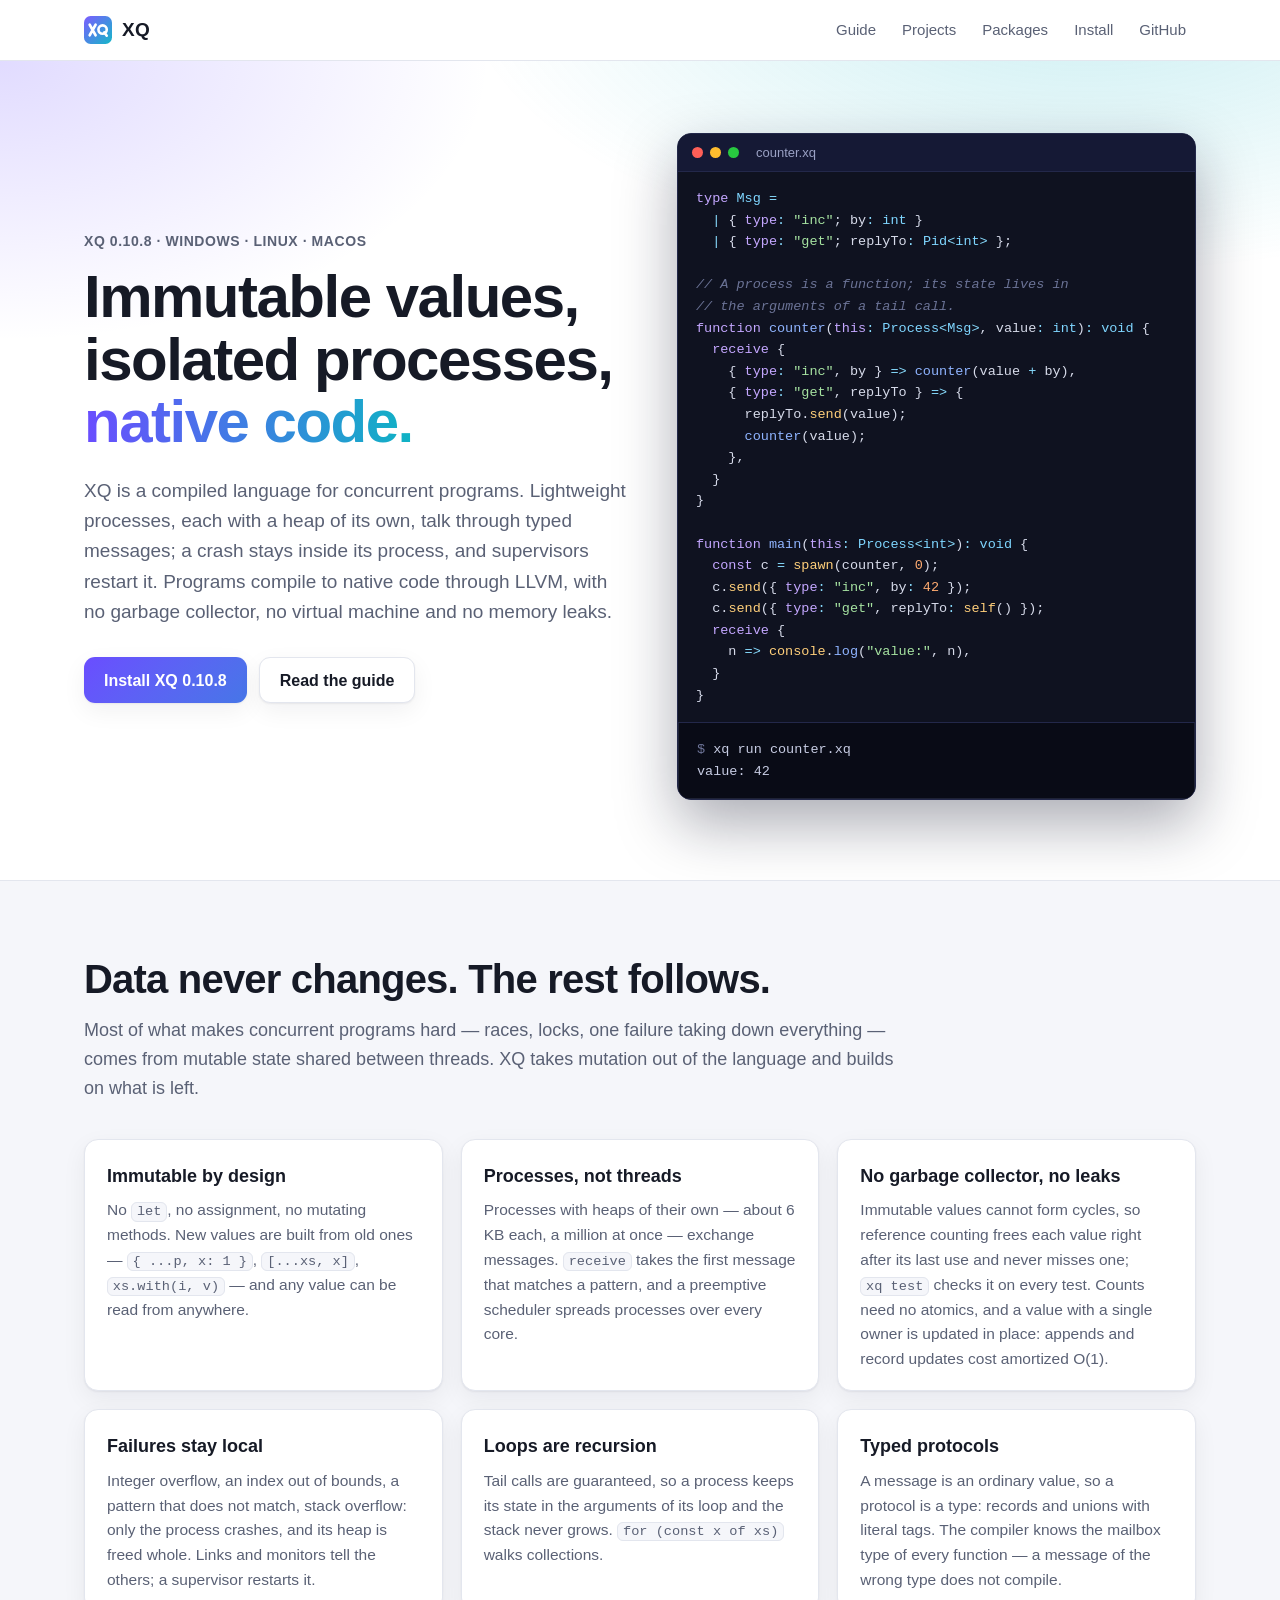
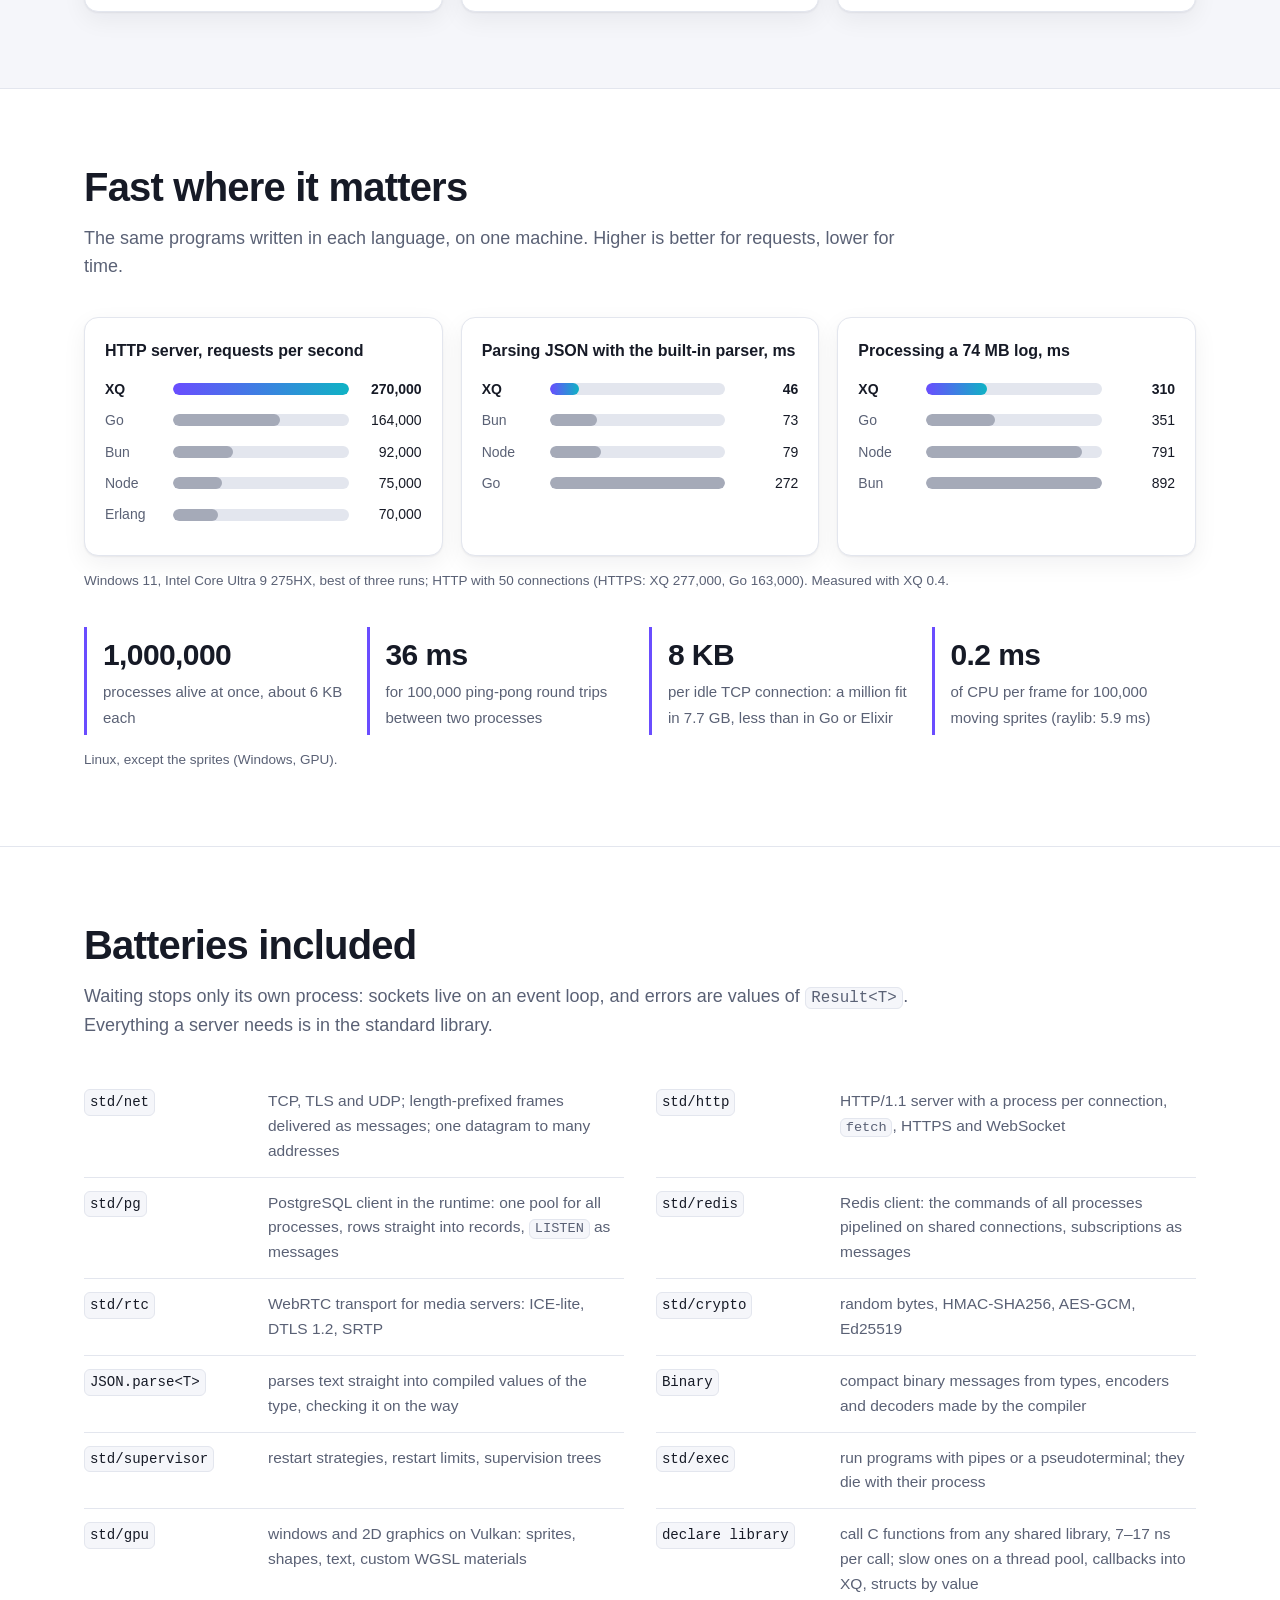
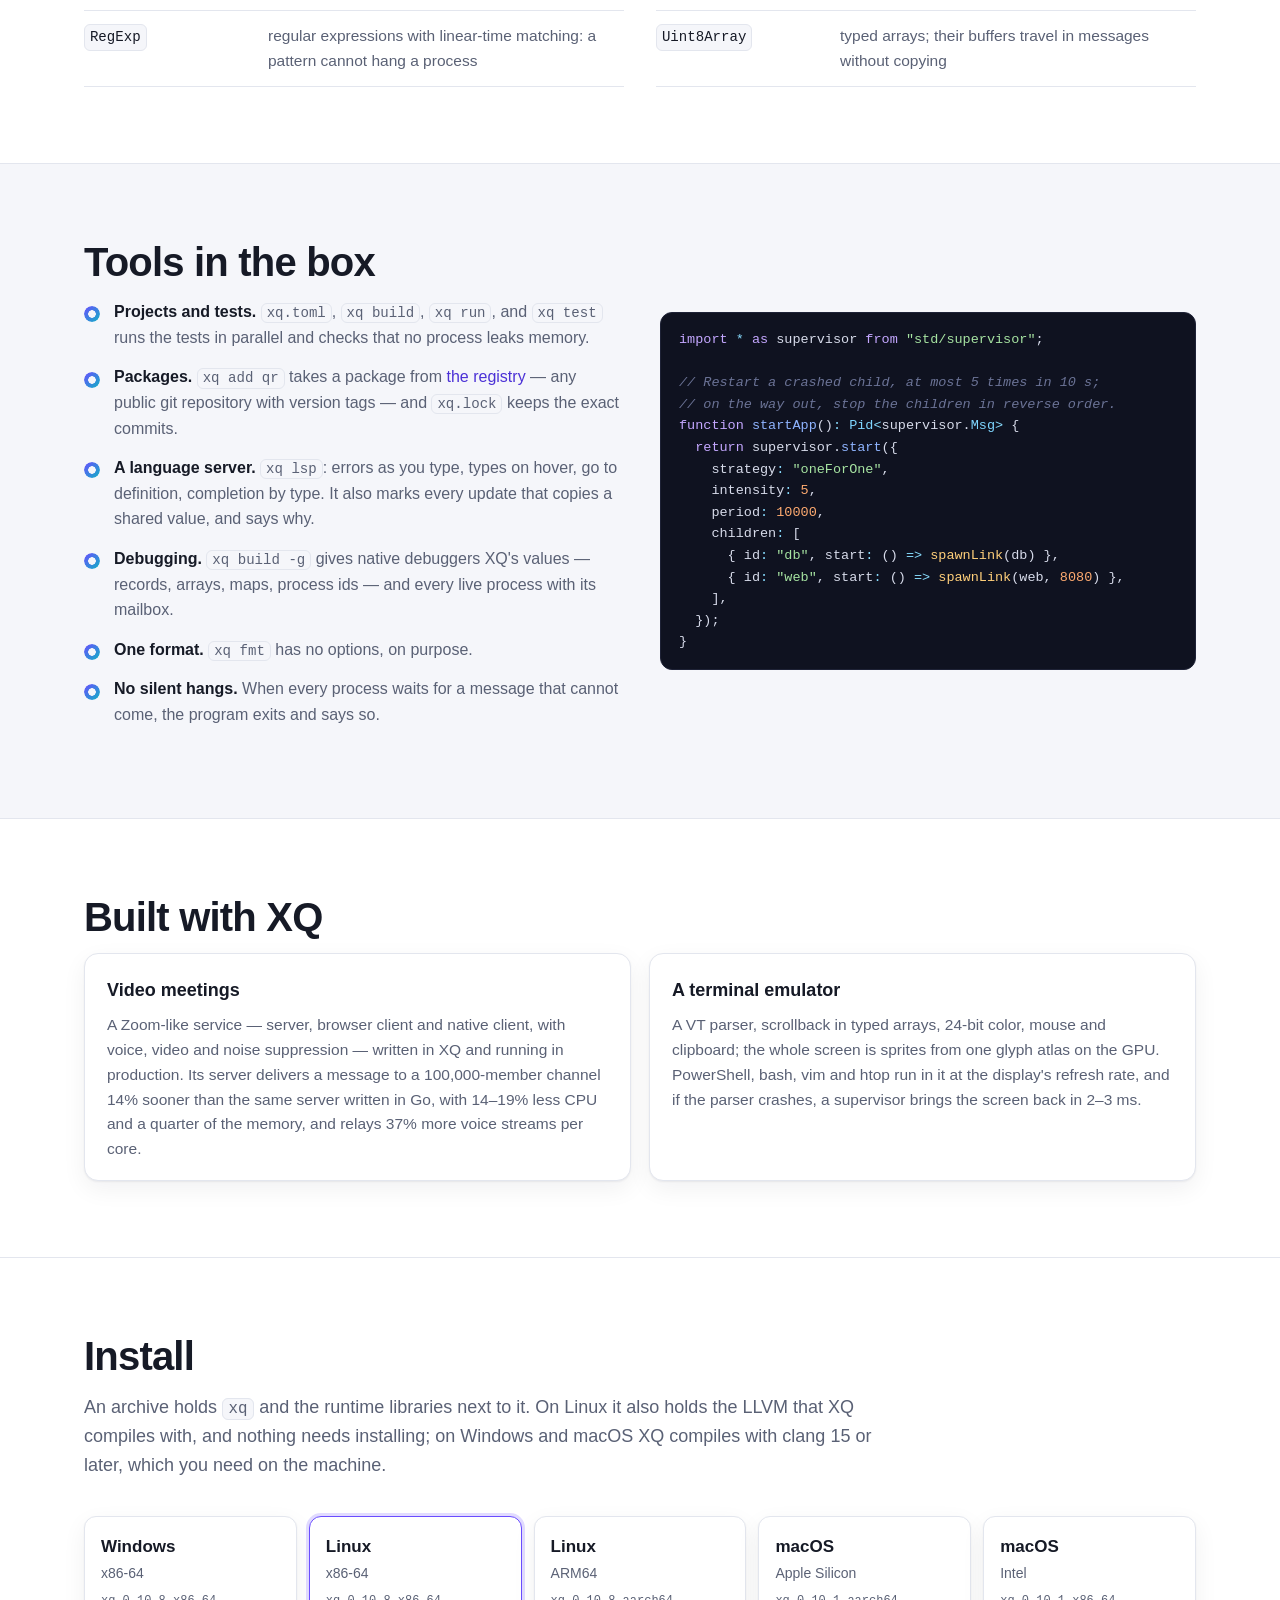
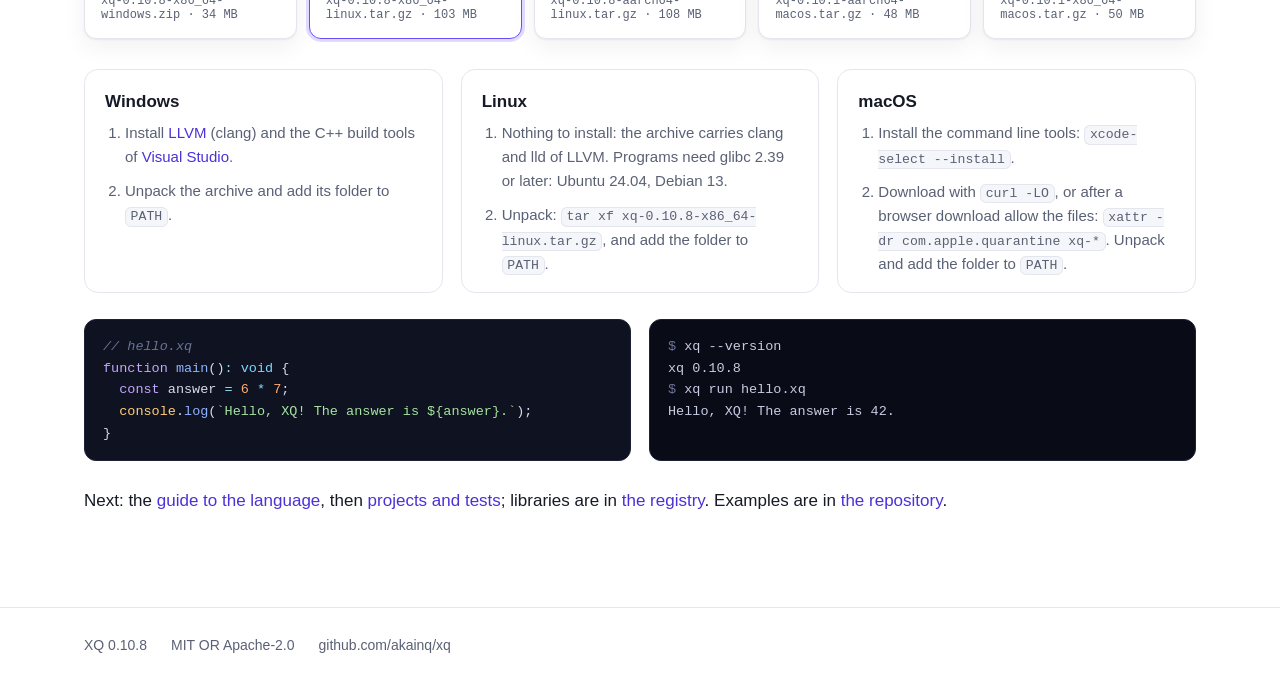
==== docs/index.html @ 24343eb1 "XQ 0.10.8" ====
<!doctype html>
<html lang="en">
<head>
<meta charset="utf-8">
<meta name="viewport" content="width=device-width, initial-scale=1">
<title>XQ — immutable values, isolated processes, native code</title>
<meta name="description" content="XQ is a compiled language for concurrent programs: isolated lightweight processes with typed messages and supervisors, immutable values, native code through LLVM with no garbage collector and no memory leaks.">
<meta property="og:title" content="The XQ programming language">
<meta property="og:description" content="Immutable values, isolated processes, native code: a compiled language for concurrent programs, with typed messages, supervisors, no garbage collector and no memory leaks.">
<link rel="icon" href="assets/favicon.svg" type="image/svg+xml">
<link rel="stylesheet" href="assets/style.css">
<script src="assets/site.js" defer></script>
</head>
<body class="home">

<header class="top">
  <div class="wrap">
    <a class="brand" href="./"><img src="assets/logo.svg" alt="" width="28" height="28"><span>XQ</span></a>
    <nav>
      <a href="guide.html">Guide</a>
      <a href="projects.html">Projects</a>
      <a href="https://akainq.github.io/xq-packages/">Packages</a>
      <a href="#install">Install</a>
      <a href="https://github.com/akainq/xq">GitHub</a>
    </nav>
  </div>
</header>

<section class="hero">
  <div class="wrap hero-grid">
    <div class="hero-text">
      <p class="eyebrow">XQ 0.10.8 · Windows · Linux · macOS</p>
      <h1>Immutable values,<br>isolated processes,<br><span class="grad">native code.</span></h1>
      <p class="lede">XQ is a compiled language for concurrent programs. Lightweight processes, each with a heap of
        its own, talk through typed messages; a crash stays inside its process, and supervisors restart it. Programs
        compile to native code through LLVM, with no garbage collector, no virtual machine and no memory leaks.</p>
      <div class="cta">
        <a class="btn primary" href="#install">Install XQ 0.10.8</a>
        <a class="btn" href="guide.html">Read the guide</a>
      </div>
    </div>
    <div class="hero-code">
      <div class="window">
        <div class="bar"><i></i><i></i><i></i><b>counter.xq</b></div>
<pre class="code" data-lang="xq"><code><span class="kw">type</span> <span class="ty">Msg</span> <span class="op">=</span>
  <span class="op">|</span> { <span class="kw">type</span><span class="op">:</span> <span class="str">"inc"</span>; by<span class="op">:</span> <span class="ty">int</span> }
  <span class="op">|</span> { <span class="kw">type</span><span class="op">:</span> <span class="str">"get"</span>; replyTo<span class="op">:</span> <span class="ty">Pid</span><span class="op">&lt;</span><span class="ty">int</span><span class="op">&gt;</span> };

<span class="com">// A process is a function; its state lives in</span>
<span class="com">// the arguments of a tail call.</span>
<span class="kw">function</span> <span class="fn">counter</span>(<span class="kw">this</span><span class="op">:</span> <span class="ty">Process</span><span class="op">&lt;</span><span class="ty">Msg</span><span class="op">&gt;</span>, value<span class="op">:</span> <span class="ty">int</span>)<span class="op">:</span> <span class="ty">void</span> {
  <span class="kw">receive</span> {
    { <span class="kw">type</span><span class="op">:</span> <span class="str">"inc"</span>, by } <span class="op">=&gt;</span> <span class="fn">counter</span>(value <span class="op">+</span> by),
    { <span class="kw">type</span><span class="op">:</span> <span class="str">"get"</span>, replyTo } <span class="op">=&gt;</span> {
      replyTo.<span class="bi">send</span>(value);
      <span class="fn">counter</span>(value);
    },
  }
}

<span class="kw">function</span> <span class="fn">main</span>(<span class="kw">this</span><span class="op">:</span> <span class="ty">Process</span><span class="op">&lt;</span><span class="ty">int</span><span class="op">&gt;</span>)<span class="op">:</span> <span class="ty">void</span> {
  <span class="kw">const</span> c <span class="op">=</span> <span class="bi">spawn</span>(counter, <span class="num">0</span>);
  c.<span class="bi">send</span>({ <span class="kw">type</span><span class="op">:</span> <span class="str">"inc"</span>, by<span class="op">:</span> <span class="num">42</span> });
  c.<span class="bi">send</span>({ <span class="kw">type</span><span class="op">:</span> <span class="str">"get"</span>, replyTo<span class="op">:</span> <span class="bi">self</span>() });
  <span class="kw">receive</span> {
    n <span class="op">=&gt;</span> <span class="bi">console</span>.<span class="fn">log</span>(<span class="str">"value:"</span>, n),
  }
}</code></pre>
        <pre class="term"><span class="prompt">$</span> xq run counter.xq
value: 42</pre>
      </div>
    </div>
  </div>
</section>

<section class="ideas">
  <div class="wrap">
    <h2 class="section-title">Data never changes. The rest follows.</h2>
    <p class="section-lede">Most of what makes concurrent programs hard — races, locks, one failure taking down
      everything — comes from mutable state shared between threads. XQ takes mutation out of the language and builds
      on what is left.</p>
    <div class="cards">
      <article class="card">
        <h3>Immutable by design</h3>
        <p>No <code>let</code>, no assignment, no mutating methods. New values are built from old ones —
          <code>{ ...p, x: 1 }</code>, <code>[...xs, x]</code>, <code>xs.with(i, v)</code> — and any value can be read
          from anywhere.</p>
      </article>
      <article class="card">
        <h3>Processes, not threads</h3>
        <p>Processes with heaps of their own — about 6 KB each, a million at once — exchange messages.
          <code>receive</code> takes the first message that matches a pattern, and a preemptive scheduler spreads
          processes over every core.</p>
      </article>
      <article class="card">
        <h3>No garbage collector, no leaks</h3>
        <p>Immutable values cannot form cycles, so reference counting frees each value right after its last use and
          never misses one; <code>xq test</code> checks it on every test. Counts need no atomics, and a value with a
          single owner is updated in place: appends and record updates cost amortized O(1).</p>
      </article>
      <article class="card">
        <h3>Failures stay local</h3>
        <p>Integer overflow, an index out of bounds, a pattern that does not match, stack overflow: only the process
          crashes, and its heap is freed whole. Links and monitors tell the others; a supervisor restarts it.</p>
      </article>
      <article class="card">
        <h3>Loops are recursion</h3>
        <p>Tail calls are guaranteed, so a process keeps its state in the arguments of its loop and the stack never
          grows. <code>for (const x of xs)</code> walks collections.</p>
      </article>
      <article class="card">
        <h3>Typed protocols</h3>
        <p>A message is an ordinary value, so a protocol is a type: records and unions with literal tags. The compiler
          knows the mailbox type of every function — a message of the wrong type does not compile.</p>
      </article>
    </div>
  </div>
</section>

<section class="perf">
  <div class="wrap">
    <h2 class="section-title">Fast where it matters</h2>
    <p class="section-lede">The same programs written in each language, on one machine. Higher is better for
      requests, lower for time.</p>
    <div class="charts">
      <figure class="chart">
        <figcaption>HTTP server, requests per second</figcaption>
        <div class="bars">
          <div class="row xq"><span class="name">XQ</span><span class="bar" style="--v:100%"></span><span class="val">270,000</span></div>
          <div class="row"><span class="name">Go</span><span class="bar" style="--v:60.7%"></span><span class="val">164,000</span></div>
          <div class="row"><span class="name">Bun</span><span class="bar" style="--v:34.1%"></span><span class="val">92,000</span></div>
          <div class="row"><span class="name">Node</span><span class="bar" style="--v:27.8%"></span><span class="val">75,000</span></div>
          <div class="row"><span class="name">Erlang</span><span class="bar" style="--v:25.9%"></span><span class="val">70,000</span></div>
        </div>
      </figure>
      <figure class="chart">
        <figcaption>Parsing JSON with the built-in parser, ms</figcaption>
        <div class="bars">
          <div class="row xq"><span class="name">XQ</span><span class="bar" style="--v:16.9%"></span><span class="val">46</span></div>
          <div class="row"><span class="name">Bun</span><span class="bar" style="--v:26.8%"></span><span class="val">73</span></div>
          <div class="row"><span class="name">Node</span><span class="bar" style="--v:29%"></span><span class="val">79</span></div>
          <div class="row"><span class="name">Go</span><span class="bar" style="--v:100%"></span><span class="val">272</span></div>
        </div>
      </figure>
      <figure class="chart">
        <figcaption>Processing a 74 MB log, ms</figcaption>
        <div class="bars">
          <div class="row xq"><span class="name">XQ</span><span class="bar" style="--v:34.8%"></span><span class="val">310</span></div>
          <div class="row"><span class="name">Go</span><span class="bar" style="--v:39.3%"></span><span class="val">351</span></div>
          <div class="row"><span class="name">Node</span><span class="bar" style="--v:88.7%"></span><span class="val">791</span></div>
          <div class="row"><span class="name">Bun</span><span class="bar" style="--v:100%"></span><span class="val">892</span></div>
        </div>
      </figure>
    </div>
    <p class="note">Windows 11, Intel Core Ultra 9 275HX, best of three runs; HTTP with 50 connections (HTTPS: XQ
      277,000, Go 163,000). Measured with XQ 0.4.</p>
    <div class="stats">
      <div class="stat"><b>1,000,000</b><span>processes alive at once, about 6 KB each</span></div>
      <div class="stat"><b>36 ms</b><span>for 100,000 ping-pong round trips between two processes</span></div>
      <div class="stat"><b>8 KB</b><span>per idle TCP connection: a million fit in 7.7 GB, less than in Go or Elixir</span></div>
      <div class="stat"><b>0.2 ms</b><span>of CPU per frame for 100,000 moving sprites (raylib: 5.9 ms)</span></div>
    </div>
    <p class="note">Linux, except the sprites (Windows, GPU).</p>
  </div>
</section>

<section class="batteries">
  <div class="wrap">
    <h2 class="section-title">Batteries included</h2>
    <p class="section-lede">Waiting stops only its own process: sockets live on an event loop, and errors are values
      of <code>Result&lt;T&gt;</code>. Everything a server needs is in the standard library.</p>
    <ul class="mods">
      <li><code>std/net</code><span>TCP, TLS and UDP; length-prefixed frames delivered as messages; one datagram to many addresses</span></li>
      <li><code>std/http</code><span>HTTP/1.1 server with a process per connection, <code>fetch</code>, HTTPS and WebSocket</span></li>
      <li><code>std/pg</code><span>PostgreSQL client in the runtime: one pool for all processes, rows straight into records, <code>LISTEN</code> as messages</span></li>
      <li><code>std/redis</code><span>Redis client: the commands of all processes pipelined on shared connections, subscriptions as messages</span></li>
      <li><code>std/rtc</code><span>WebRTC transport for media servers: ICE-lite, DTLS 1.2, SRTP</span></li>
      <li><code>std/crypto</code><span>random bytes, HMAC-SHA256, AES-GCM, Ed25519</span></li>
      <li><code>JSON.parse&lt;T&gt;</code><span>parses text straight into compiled values of the type, checking it on the way</span></li>
      <li><code>Binary</code><span>compact binary messages from types, encoders and decoders made by the compiler</span></li>
      <li><code>std/supervisor</code><span>restart strategies, restart limits, supervision trees</span></li>
      <li><code>std/exec</code><span>run programs with pipes or a pseudoterminal; they die with their process</span></li>
      <li><code>std/gpu</code><span>windows and 2D graphics on Vulkan: sprites, shapes, text, custom WGSL materials</span></li>
      <li><code>declare library</code><span>call C functions from any shared library, 7–17 ns per call; slow ones on a thread pool, callbacks into XQ, structs by value</span></li>
      <li><code>RegExp</code><span>regular expressions with linear-time matching: a pattern cannot hang a process</span></li>
      <li><code>Uint8Array</code><span>typed arrays; their buffers travel in messages without copying</span></li>
    </ul>
  </div>
</section>

<section class="tools">
  <div class="wrap tools-grid">
    <div>
      <h2 class="section-title">Tools in the box</h2>
      <ul class="checks">
        <li><b>Projects and tests.</b> <code>xq.toml</code>, <code>xq build</code>, <code>xq run</code>, and
          <code>xq test</code> runs the tests in parallel and checks that no process leaks memory.</li>
        <li><b>Packages.</b> <code>xq add qr</code> takes a package from <a href="https://akainq.github.io/xq-packages/">the registry</a> — any
          public git repository with version tags — and <code>xq.lock</code> keeps the exact commits.</li>
        <li><b>A language server.</b> <code>xq lsp</code>: errors as you type, types on hover, go to definition,
          completion by type. It also marks every update that copies a shared value, and says why.</li>
        <li><b>Debugging.</b> <code>xq build -g</code> gives native debuggers XQ's values — records, arrays, maps,
          process ids — and every live process with its mailbox.</li>
        <li><b>One format.</b> <code>xq fmt</code> has no options, on purpose.</li>
        <li><b>No silent hangs.</b> When every process waits for a message that cannot come, the program exits and
          says so.</li>
      </ul>
    </div>
<pre class="code" data-lang="xq"><code><span class="kw">import</span> <span class="op">*</span> <span class="kw">as</span> supervisor <span class="kw">from</span> <span class="str">"std/supervisor"</span>;

<span class="com">// Restart a crashed child, at most 5 times in 10 s;</span>
<span class="com">// on the way out, stop the children in reverse order.</span>
<span class="kw">function</span> <span class="fn">startApp</span>()<span class="op">:</span> <span class="ty">Pid</span><span class="op">&lt;</span>supervisor.<span class="ty">Msg</span><span class="op">&gt;</span> {
  <span class="kw">return</span> supervisor.<span class="fn">start</span>({
    strategy<span class="op">:</span> <span class="str">"oneForOne"</span>,
    intensity<span class="op">:</span> <span class="num">5</span>,
    period<span class="op">:</span> <span class="num">10000</span>,
    children<span class="op">:</span> [
      { id<span class="op">:</span> <span class="str">"db"</span>, start<span class="op">:</span> () <span class="op">=&gt;</span> <span class="bi">spawnLink</span>(db) },
      { id<span class="op">:</span> <span class="str">"web"</span>, start<span class="op">:</span> () <span class="op">=&gt;</span> <span class="bi">spawnLink</span>(web, <span class="num">8080</span>) },
    ],
  });
}</code></pre>
  </div>
</section>

<section class="built">
  <div class="wrap">
    <h2 class="section-title">Built with XQ</h2>
    <div class="cards two">
      <article class="card">
        <h3>Video meetings</h3>
        <p>A Zoom-like service — server, browser client and native client, with voice, video and noise suppression —
          written in XQ and running in production. Its server delivers a message to a 100,000-member channel 14% sooner
          than the same server written in Go, with 14–19% less CPU and a quarter of the memory, and relays 37% more
          voice streams per core.</p>
      </article>
      <article class="card">
        <h3>A terminal emulator</h3>
        <p>A VT parser, scrollback in typed arrays, 24-bit color, mouse and clipboard; the whole screen is sprites from
          one glyph atlas on the GPU. PowerShell, bash, vim and htop run in it at the display's refresh rate, and if the
          parser crashes, a supervisor brings the screen back in 2–3 ms.</p>
      </article>
    </div>
  </div>
</section>

<section class="install" id="install">
  <div class="wrap">
    <h2 class="section-title">Install</h2>
    <p class="section-lede">An archive holds <code>xq</code> and the runtime libraries next to it. On Linux it also
      holds the LLVM that XQ compiles with, and nothing needs installing; on Windows and macOS XQ compiles with clang
      15 or later, which you need on the machine.</p>
    <div class="downloads">
<a class="dl" href="https://github.com/akainq/xq/releases/download/v0.10.8/xq-0.10.8-x86_64-windows.zip" data-os="windows"><span class="os">Windows</span><span class="arch">x86-64</span><span class="file">xq-0.10.8-x86_64-windows.zip · 34 MB</span></a>
<a class="dl" href="https://github.com/akainq/xq/releases/download/v0.10.8/xq-0.10.8-x86_64-linux.tar.gz" data-os="linux"><span class="os">Linux</span><span class="arch">x86-64</span><span class="file">xq-0.10.8-x86_64-linux.tar.gz · 103 MB</span></a>
<a class="dl" href="https://github.com/akainq/xq/releases/download/v0.10.8/xq-0.10.8-aarch64-linux.tar.gz" data-os="linux-arm"><span class="os">Linux</span><span class="arch">ARM64</span><span class="file">xq-0.10.8-aarch64-linux.tar.gz · 108 MB</span></a>
<a class="dl" href="https://github.com/akainq/xq/releases/download/v0.10.1/xq-0.10.1-aarch64-macos.tar.gz" data-os="macos"><span class="os">macOS</span><span class="arch">Apple Silicon</span><span class="file">xq-0.10.1-aarch64-macos.tar.gz · 48 MB</span></a>
<a class="dl" href="https://github.com/akainq/xq/releases/download/v0.10.1/xq-0.10.1-x86_64-macos.tar.gz" data-os="macos-intel"><span class="os">macOS</span><span class="arch">Intel</span><span class="file">xq-0.10.1-x86_64-macos.tar.gz · 50 MB</span></a>
    </div>
    <div class="steps">
      <div class="step" data-os="windows">
        <h3>Windows</h3>
        <ol>
          <li>Install <a href="https://github.com/llvm/llvm-project/releases">LLVM</a> (clang) and the C++ build tools of
            <a href="https://visualstudio.microsoft.com/visual-cpp-build-tools/">Visual Studio</a>.</li>
          <li>Unpack the archive and add its folder to <code>PATH</code>.</li>
        </ol>
      </div>
      <div class="step" data-os="linux">
        <h3>Linux</h3>
        <ol>
          <li>Nothing to install: the archive carries clang and lld of LLVM. Programs need glibc 2.39 or later:
            Ubuntu 24.04, Debian 13.</li>
          <li>Unpack: <code>tar xf xq-0.10.8-x86_64-linux.tar.gz</code>, and add the folder to <code>PATH</code>.</li>
        </ol>
      </div>
      <div class="step" data-os="macos">
        <h3>macOS</h3>
        <ol>
          <li>Install the command line tools: <code>xcode-select --install</code>.</li>
          <li>Download with <code>curl -LO</code>, or after a browser download allow the files:
            <code>xattr -dr com.apple.quarantine xq-*</code>. Unpack and add the folder to <code>PATH</code>.</li>
        </ol>
      </div>
    </div>
    <div class="first">
<pre class="code" data-lang="xq"><code><span class="com">// hello.xq</span>
<span class="kw">function</span> <span class="fn">main</span>()<span class="op">:</span> <span class="ty">void</span> {
  <span class="kw">const</span> answer <span class="op">=</span> <span class="num">6</span> <span class="op">*</span> <span class="num">7</span>;
  <span class="bi">console</span>.<span class="fn">log</span>(<span class="str">`Hello, XQ! The answer is ${answer}.`</span>);
}</code></pre>
      <pre class="term"><span class="prompt">$</span> xq --version
xq 0.10.8
<span class="prompt">$</span> xq run hello.xq
Hello, XQ! The answer is 42.</pre>
    </div>
    <p class="next">Next: the <a href="guide.html">guide to the language</a>, then
      <a href="projects.html">projects and tests</a>; libraries are in <a href="https://akainq.github.io/xq-packages/">the registry</a>. Examples are in <a href="https://github.com/akainq/xq/tree/main/examples">the
      repository</a>.</p>
  </div>
</section>

<footer class="bottom">
  <div class="wrap">
    <span>XQ 0.10.8</span>
    <span>MIT OR Apache-2.0</span>
    <a href="https://github.com/akainq/xq">github.com/akainq/xq</a>
  </div>
</footer>
</body>
</html>
---- docs/assets/style.css ----
/* The website of XQ: the landing page and the reference. No external fonts or libraries. */

:root {
  --bg: #ffffff;
  --bg-soft: #f5f6fa;
  --fg: #161a26;
  --muted: #5a6175;
  --line: #e3e6ee;
  --card: #ffffff;
  --accent: #6a4dff;
  --accent-2: #0fb3c4;
  --accent-ink: #4b31d6;
  --code-bg: #0f1220;
  --code-fg: #d7dbea;
  --code-line: #1e2236;
  --shadow: 0 1px 2px rgba(20, 24, 40, .06), 0 8px 24px rgba(20, 24, 40, .06);
  --radius: 14px;
  --sans: -apple-system, BlinkMacSystemFont, "Segoe UI", Inter, Roboto, "Helvetica Neue", Arial, sans-serif;
  --mono: ui-monospace, "SF Mono", "Cascadia Code", "JetBrains Mono", Menlo, Consolas, "Liberation Mono", monospace;
  color-scheme: light;
}

@media (prefers-color-scheme: dark) {
  :root {
    --bg: #0b0d16;
    --bg-soft: #10131f;
    --fg: #e7e9f2;
    --muted: #9aa1b6;
    --line: #232840;
    --card: #121523;
    --accent: #8f78ff;
    --accent-2: #2cd3e3;
    --accent-ink: #b3a5ff;
    --code-bg: #0d1020;
    --code-line: #1c2036;
    --shadow: 0 1px 2px rgba(0, 0, 0, .3), 0 8px 24px rgba(0, 0, 0, .25);
    color-scheme: dark;
  }
}

* { box-sizing: border-box; }
html { scroll-behavior: smooth; scroll-padding-top: 72px; }
body {
  margin: 0;
  background: var(--bg);
  color: var(--fg);
  font: 16px/1.6 var(--sans);
  -webkit-font-smoothing: antialiased;
  text-rendering: optimizeLegibility;
}
a { color: var(--accent-ink); text-decoration: none; }
a:hover { text-decoration: underline; }
code, pre { font-family: var(--mono); font-variant-ligatures: none; font-feature-settings: "liga" 0, "calt" 0; }
code { font-size: .88em; }
:not(pre) > code {
  background: var(--bg-soft);
  border: 1px solid var(--line);
  border-radius: 6px;
  padding: .08em .35em;
  white-space: nowrap;
}
.wrap { max-width: 1160px; margin: 0 auto; padding: 0 24px; }

/* ---------------------------------------------------------------- header */

.top {
  position: sticky;
  top: 0;
  z-index: 10;
  background: color-mix(in srgb, var(--bg) 82%, transparent);
  backdrop-filter: saturate(1.4) blur(10px);
  -webkit-backdrop-filter: saturate(1.4) blur(10px);
  border-bottom: 1px solid var(--line);
}
.top .wrap { display: flex; align-items: center; justify-content: space-between; height: 60px; }
.brand { display: flex; align-items: center; gap: 10px; color: var(--fg); font-weight: 750; font-size: 19px; letter-spacing: .02em; }
.brand:hover { text-decoration: none; }
.top nav { display: flex; gap: 6px; flex-wrap: wrap; justify-content: flex-end; }
.top nav a { color: var(--muted); padding: 6px 10px; border-radius: 8px; font-size: 15px; }
.top nav a:hover, .top nav a.here { color: var(--fg); background: var(--bg-soft); text-decoration: none; }

/* ---------------------------------------------------------------- hero */

.hero {
  position: relative;
  overflow: hidden;
  padding: 72px 0 80px;
  background:
    radial-gradient(900px 420px at 85% -10%, color-mix(in srgb, var(--accent-2) 22%, transparent), transparent 70%),
    radial-gradient(700px 400px at 0% 0%, color-mix(in srgb, var(--accent) 20%, transparent), transparent 70%);
}
.hero-grid { display: grid; grid-template-columns: 1.05fr 1fr; gap: 48px; align-items: center; }
.eyebrow { margin: 0 0 14px; color: var(--muted); font-size: 14px; font-weight: 600; letter-spacing: .04em; text-transform: uppercase; }
.hero h1 { margin: 0; font-size: clamp(38px, 5vw, 60px); line-height: 1.04; letter-spacing: -.025em; font-weight: 800; }
.grad { background: linear-gradient(90deg, var(--accent), var(--accent-2)); -webkit-background-clip: text; background-clip: text; color: transparent; }
.lede { font-size: 19px; color: var(--muted); margin: 22px 0 30px; max-width: 34em; text-wrap: pretty; }
.cta { display: flex; gap: 12px; flex-wrap: wrap; }
.btn {
  display: inline-flex; align-items: center; height: 46px; padding: 0 20px; border-radius: 11px;
  border: 1px solid var(--line); background: var(--card); color: var(--fg); font-weight: 650; box-shadow: var(--shadow);
}
.btn:hover { text-decoration: none; border-color: var(--accent); }
.btn.primary { background: linear-gradient(135deg, var(--accent), color-mix(in srgb, var(--accent) 60%, var(--accent-2))); color: #fff; border: 0; }
.btn.primary:hover { filter: brightness(1.08); }

.window { background: var(--code-bg); border-radius: var(--radius); box-shadow: 0 24px 60px rgba(15, 18, 40, .35); overflow: hidden; border: 1px solid #23284a; }
.window .bar { display: flex; align-items: center; gap: 7px; height: 38px; padding: 0 14px; background: #151935; border-bottom: 1px solid #23284a; }
.window .bar i { width: 11px; height: 11px; border-radius: 50%; background: #3a3f63; }
.window .bar i:nth-child(1) { background: #ff5f57; }
.window .bar i:nth-child(2) { background: #febc2e; }
.window .bar i:nth-child(3) { background: #28c840; }
.window .bar b { margin-left: 10px; color: #9aa1c4; font: 500 13px var(--sans); }
.window pre.code { margin: 0; border: 0; border-radius: 0; box-shadow: none; }
.window pre.term { margin: 0; border-radius: 0; border-top: 1px solid #23284a; }

/* ---------------------------------------------------------------- code */

pre.code, pre.term {
  background: var(--code-bg);
  color: var(--code-fg);
  border-radius: 12px;
  padding: 16px 18px;
  overflow-x: auto;
  font-size: 13.5px;
  line-height: 1.6;
  tab-size: 2;
  position: relative;
  border: 1px solid var(--code-line);
}
pre.term { color: #c7cce3; background: #090b16; }
pre.term .prompt { color: #6e7599; user-select: none; }
pre code { font-size: inherit; background: none; border: 0; padding: 0; white-space: pre; }
.kw { color: #c4a7ff; }
.ty { color: #7fd6ff; }
.bi { color: #ffcf7a; }
.fn { color: #8fb4ff; }
.str { color: #a6e3a1; }
.re { color: #ff9fb6; }
.num { color: #ffab70; }
.com { color: #6b7396; font-style: italic; }
.op { color: #89ddff; }
.copy {
  position: absolute; top: 8px; right: 8px; opacity: 0; transition: opacity .15s;
  font: 600 12px var(--sans); color: #c9cde6; background: #222746; border: 1px solid #343a63;
  border-radius: 7px; padding: 4px 9px; cursor: pointer;
}
pre:hover .copy, .copy:focus { opacity: 1; }

/* ---------------------------------------------------------------- landing sections */

section { padding: 76px 0; }
section + section { border-top: 1px solid var(--line); }
.section-title { font-size: clamp(28px, 3.4vw, 40px); line-height: 1.12; letter-spacing: -.02em; margin: 0 0 14px; font-weight: 780; }
.section-lede { color: var(--muted); font-size: 18px; max-width: 46em; margin: 0 0 36px; }
.cards { display: grid; grid-template-columns: repeat(3, 1fr); gap: 18px; }
.cards.two { grid-template-columns: repeat(2, 1fr); }
.card { background: var(--card); border: 1px solid var(--line); border-radius: var(--radius); padding: 22px 22px 18px; box-shadow: var(--shadow); }
.card h3 { margin: 0 0 8px; font-size: 18px; }
.card p { margin: 0; color: var(--muted); font-size: 15.5px; }

.ideas { background: var(--bg-soft); }
.charts { display: grid; grid-template-columns: repeat(3, 1fr); gap: 18px; }
.chart { margin: 0; background: var(--card); border: 1px solid var(--line); border-radius: var(--radius); padding: 20px; box-shadow: var(--shadow); }
.chart figcaption { font-weight: 650; margin-bottom: 14px; }
.bars .row { display: grid; grid-template-columns: 58px 1fr auto; align-items: center; gap: 10px; margin: 9px 0; font-size: 14px; }
.bars .name { color: var(--muted); }
.bars .bar { height: 12px; border-radius: 6px; background: var(--line); position: relative; overflow: hidden; }
.bars .bar::after { content: ""; position: absolute; inset: 0; width: var(--v); border-radius: 6px; background: color-mix(in srgb, var(--muted) 45%, transparent); }
.bars .xq .bar::after { background: linear-gradient(90deg, var(--accent), var(--accent-2)); }
.bars .xq .name, .bars .xq .val { color: var(--fg); font-weight: 700; }
.bars .val { font-variant-numeric: tabular-nums; min-width: 4.5em; text-align: right; }
.note { color: var(--muted); font-size: 13.5px; margin: 14px 0 0; }
.stats { display: grid; grid-template-columns: repeat(4, 1fr); gap: 18px; margin-top: 36px; }
.stat { border-left: 3px solid var(--accent); padding: 4px 0 4px 16px; }
.stat b { display: block; font-size: 30px; letter-spacing: -.02em; }
.stat span { color: var(--muted); font-size: 15px; }

.mods { list-style: none; padding: 0; margin: 0; display: grid; grid-template-columns: repeat(2, 1fr); gap: 0 32px; }
.mods li { display: grid; grid-template-columns: 170px 1fr; gap: 14px; padding: 13px 0; border-bottom: 1px solid var(--line); align-items: baseline; }
.mods li code { justify-self: start; }
.mods li span { color: var(--muted); font-size: 15.5px; }

.tools { background: var(--bg-soft); }
.tools-grid { display: grid; grid-template-columns: 1fr 1fr; gap: 40px; align-items: center; }
.checks { list-style: none; padding: 0; margin: 0; }
.checks li { position: relative; padding: 0 0 14px 30px; color: var(--muted); }
.checks li b { color: var(--fg); }
.checks li::before {
  content: ""; position: absolute; left: 0; top: .45em; width: 16px; height: 16px; border-radius: 50%;
  background: linear-gradient(135deg, var(--accent), var(--accent-2));
  -webkit-mask: radial-gradient(circle at 50% 50%, #000 3.5px, transparent 4px), linear-gradient(#000 0 0);
  -webkit-mask-composite: xor; mask-composite: exclude;
}

.downloads { display: grid; grid-template-columns: repeat(5, 1fr); gap: 12px; margin-bottom: 30px; }
.dl {
  display: flex; flex-direction: column; gap: 2px; padding: 16px; border-radius: 12px; border: 1px solid var(--line);
  background: var(--card); color: var(--fg); box-shadow: var(--shadow); transition: border-color .15s, transform .15s;
}
a.dl:hover { text-decoration: none; border-color: var(--accent); transform: translateY(-1px); }
.dl .os { font-weight: 750; font-size: 17px; }
.dl .arch { color: var(--muted); font-size: 14px; }
.dl .file { margin-top: 8px; font: 12px var(--mono); color: var(--muted); overflow-wrap: anywhere; }
.dl.soon { opacity: .55; box-shadow: none; }
.dl.mine { border-color: var(--accent); box-shadow: 0 0 0 3px color-mix(in srgb, var(--accent) 20%, transparent); }
.steps { display: grid; grid-template-columns: repeat(3, 1fr); gap: 18px; }
.step { border: 1px solid var(--line); border-radius: var(--radius); padding: 18px 20px 6px; }
.step h3 { margin: 0 0 6px; font-size: 17px; }
.step ol { margin: 0; padding-left: 20px; color: var(--muted); font-size: 15px; }
.step li { margin-bottom: 10px; }
.step :not(pre) > code { white-space: normal; }
.first { display: grid; grid-template-columns: 1fr 1fr; gap: 18px; margin-top: 26px; }
.first pre { margin: 0; }
.next { margin-top: 26px; font-size: 17px; }

.bottom { border-top: 1px solid var(--line); padding: 26px 0; color: var(--muted); font-size: 14px; }
.bottom .wrap { display: flex; gap: 24px; flex-wrap: wrap; }
.bottom a { color: var(--muted); }

/* ---------------------------------------------------------------- reference */

.doc-grid { display: grid; grid-template-columns: 250px minmax(0, 1fr); gap: 48px; padding-top: 28px; }
.toc { position: sticky; top: 76px; align-self: start; max-height: calc(100vh - 92px); overflow-y: auto; padding-bottom: 24px; }
.toc ul { list-style: none; margin: 0; padding: 0; }
.toc li a { display: block; padding: 4px 10px; border-radius: 7px; color: var(--muted); font-size: 14px; line-height: 1.4; }
.toc li.l3 a { padding-left: 24px; font-size: 13.5px; }
.toc li a:hover { color: var(--fg); background: var(--bg-soft); text-decoration: none; }
.toc li a.here { color: var(--accent-ink); background: color-mix(in srgb, var(--accent) 10%, transparent); font-weight: 600; }
.toc-toggle { display: none; }
.content { min-width: 0; padding-bottom: 80px; max-width: 860px; }
.content h1 { font-size: 40px; letter-spacing: -.02em; line-height: 1.15; margin: 8px 0 18px; }
.content h2 { font-size: 27px; letter-spacing: -.01em; margin: 52px 0 14px; padding-top: 8px; border-top: 1px solid var(--line); }
.content h3 { font-size: 20px; margin: 34px 0 10px; }
.content h2, .content h3 { position: relative; }
.content .anchor { position: absolute; left: -1.1em; color: var(--muted); opacity: 0; font-weight: 400; }
.content h2:hover .anchor, .content h3:hover .anchor { opacity: .6; text-decoration: none; }
.content p, .content li { font-size: 16.5px; }
.content ul, .content ol { padding-left: 22px; }
.content li { margin: 6px 0; }
.content li > ul { margin: 6px 0; }
.content pre.code { margin: 18px 0 22px; }
.table { overflow-x: auto; margin: 18px 0 24px; border: 1px solid var(--line); border-radius: 12px; }
.content table { border-collapse: collapse; width: 100%; font-size: 15px; }
.content th, .content td { text-align: left; vertical-align: top; padding: 9px 14px; border-bottom: 1px solid var(--line); }
.content th { background: var(--bg-soft); font-weight: 650; }
.content tr:last-child td { border-bottom: 0; }
.content td code, .content th code { white-space: normal; }

/* ---------------------------------------------------------------- narrow screens */

@media (max-width: 980px) {
  .hero-grid, .tools-grid, .first { grid-template-columns: 1fr; }
  .cards, .charts, .steps { grid-template-columns: 1fr 1fr; }
  .stats { grid-template-columns: 1fr 1fr; }
  .downloads { grid-template-columns: repeat(3, 1fr); }
  .mods { grid-template-columns: 1fr; }
}
@media (max-width: 760px) {
  .doc-grid { grid-template-columns: 1fr; gap: 0; }
  .toc { position: static; max-height: none; padding: 0 0 8px; }
  .toc-toggle {
    display: block; width: 100%; text-align: left; padding: 10px 14px; border-radius: 10px; border: 1px solid var(--line);
    background: var(--bg-soft); color: var(--fg); font: 600 15px var(--sans); cursor: pointer;
  }
  .toc nav { display: none; padding-top: 8px; }
  .toc.open nav { display: block; }
  .content .anchor { display: none; }
}
@media (max-width: 640px) {
  .wrap { padding: 0 16px; }
  section { padding: 56px 0; }
  .hero { padding: 44px 0 56px; }
  .cards, .cards.two, .charts, .steps, .stats, .downloads { grid-template-columns: 1fr; }
  .mods li { grid-template-columns: 1fr; gap: 4px; }
  .top nav a { padding: 6px 7px; font-size: 14px; }
  .brand span { display: none; }
  pre.code, pre.term { font-size: 12.5px; }
}
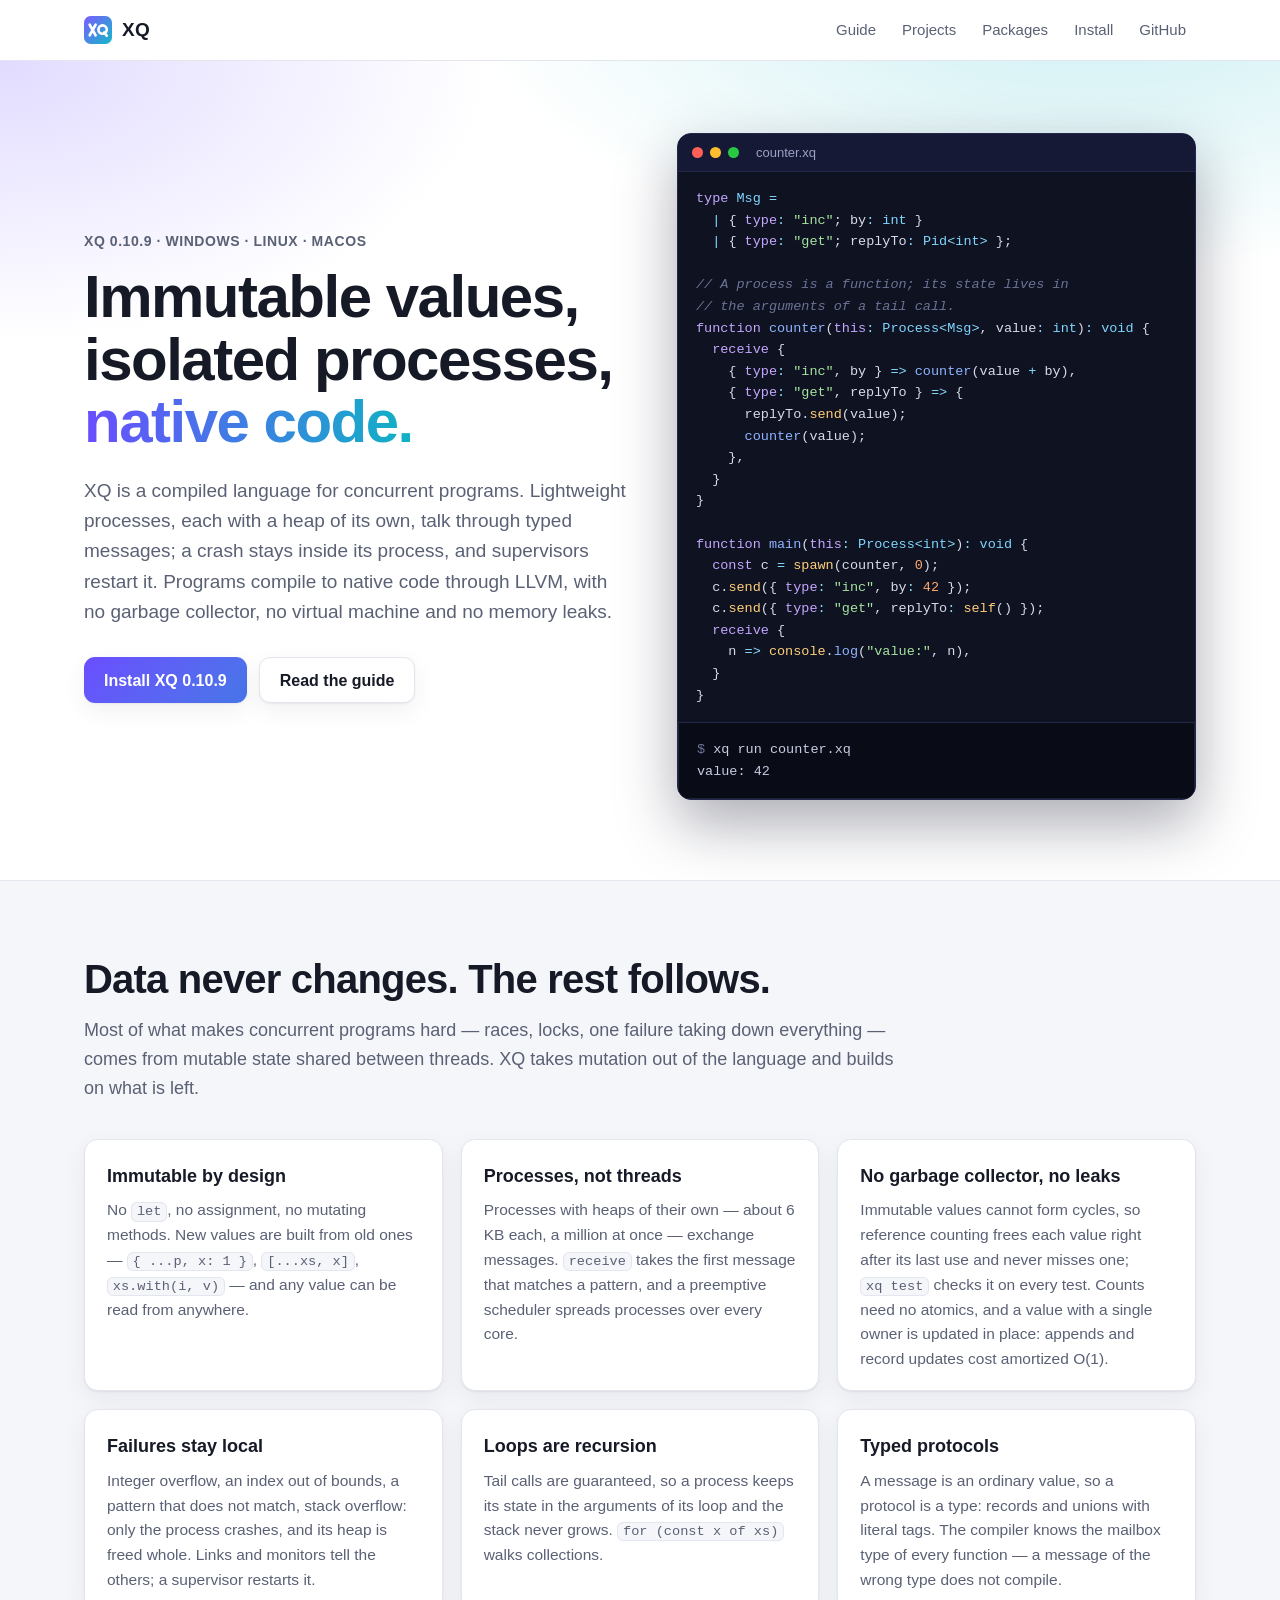
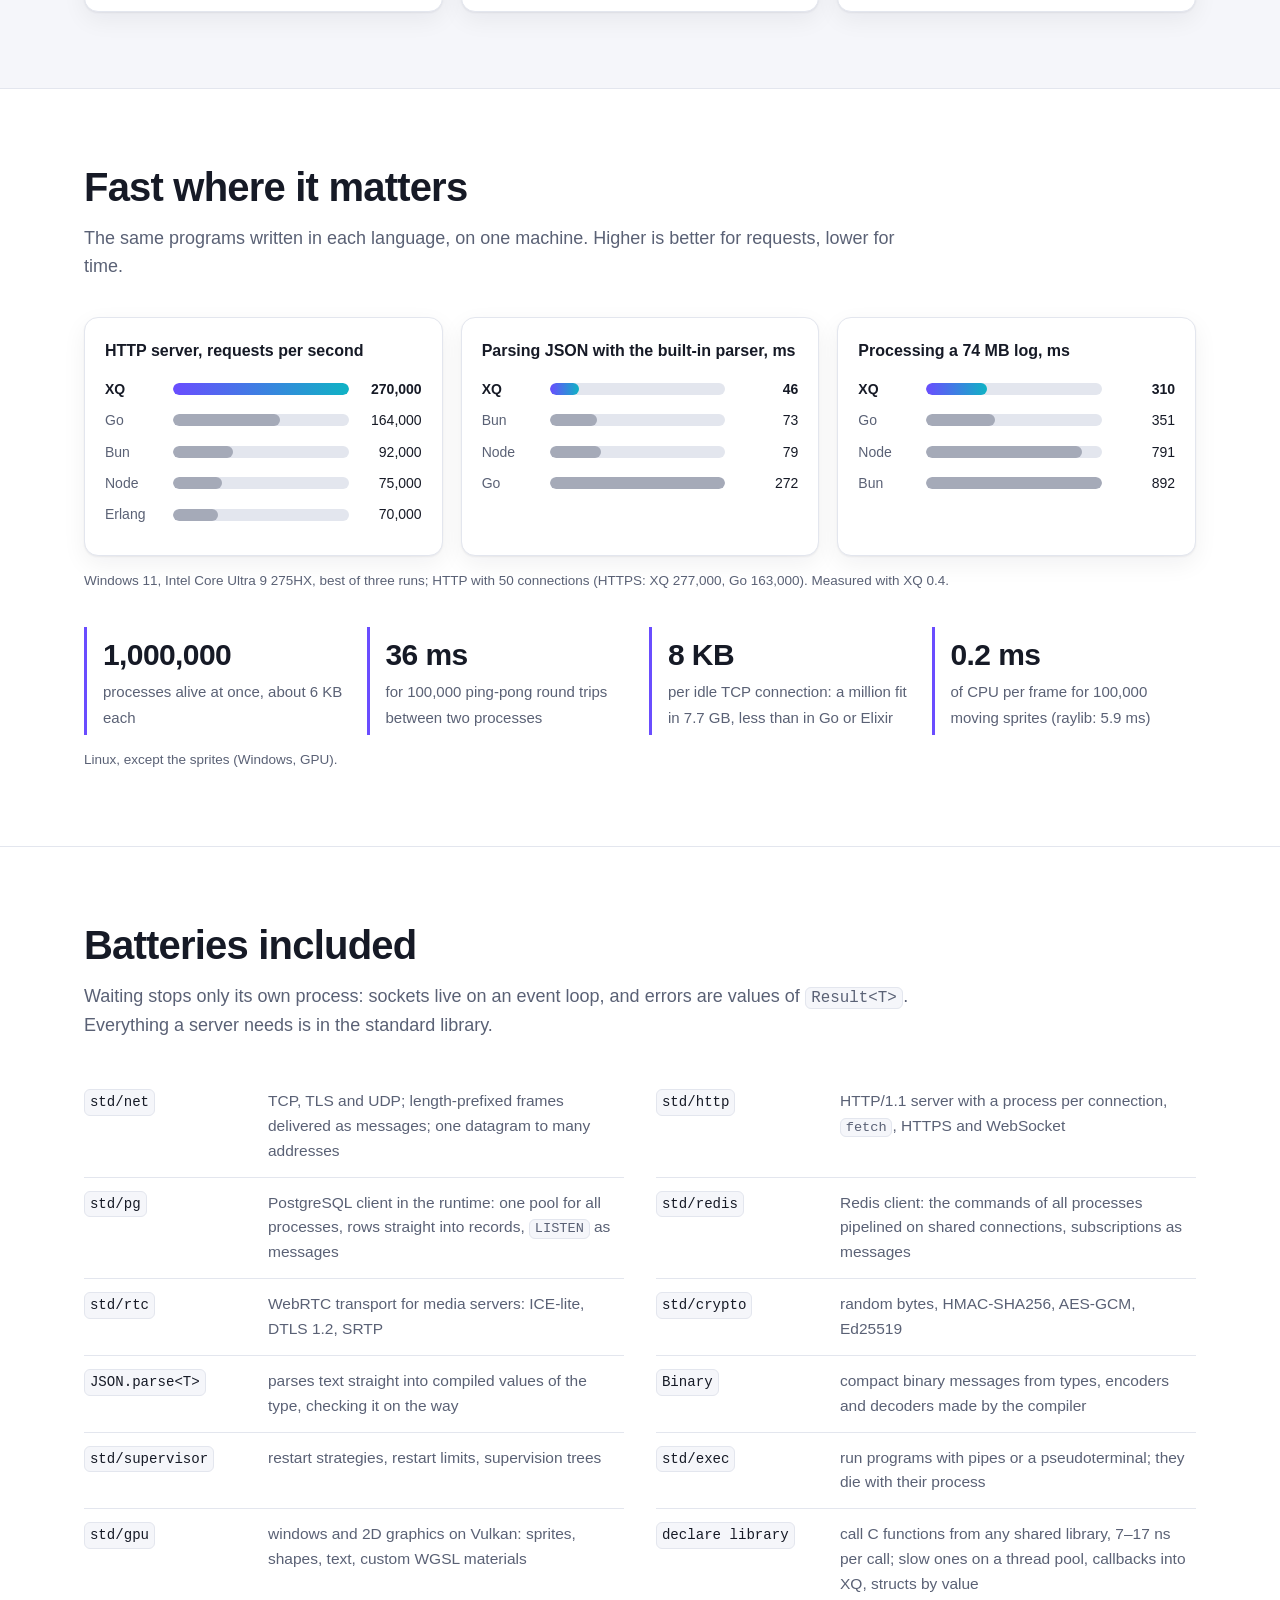
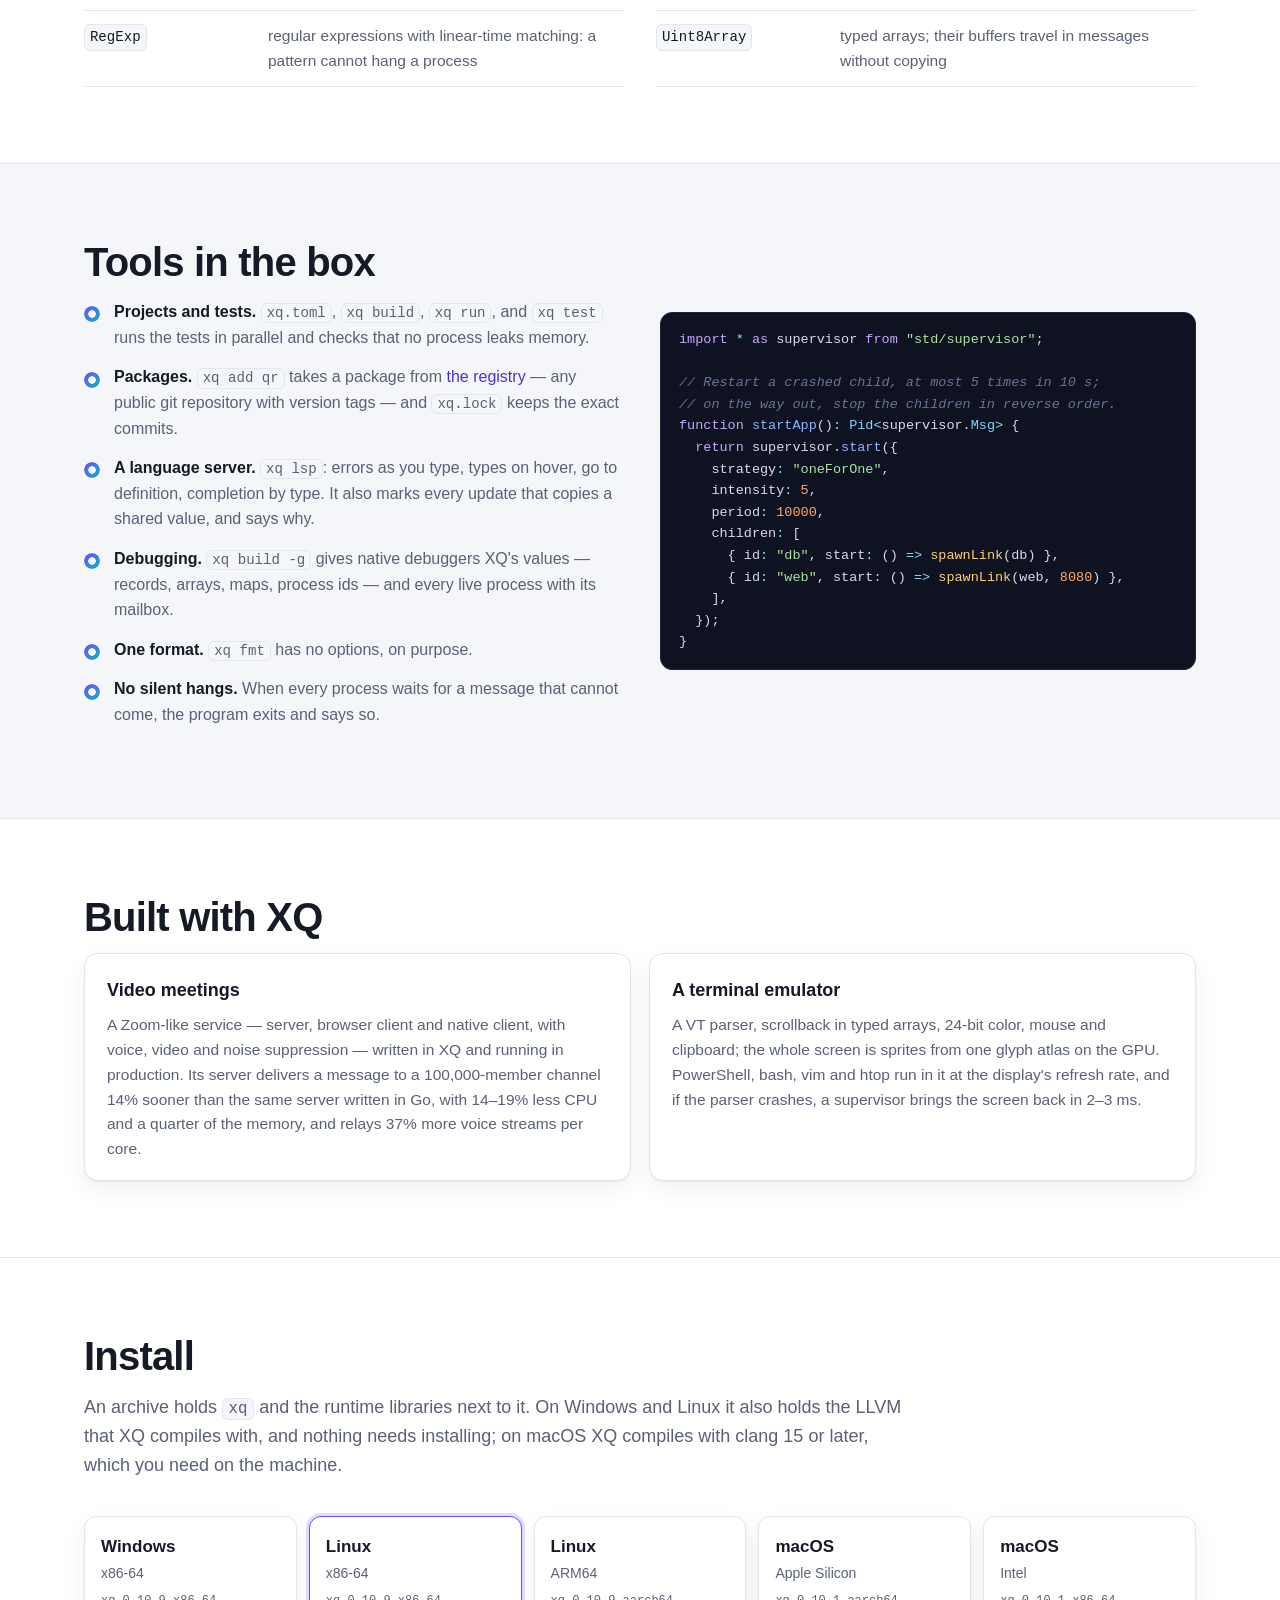
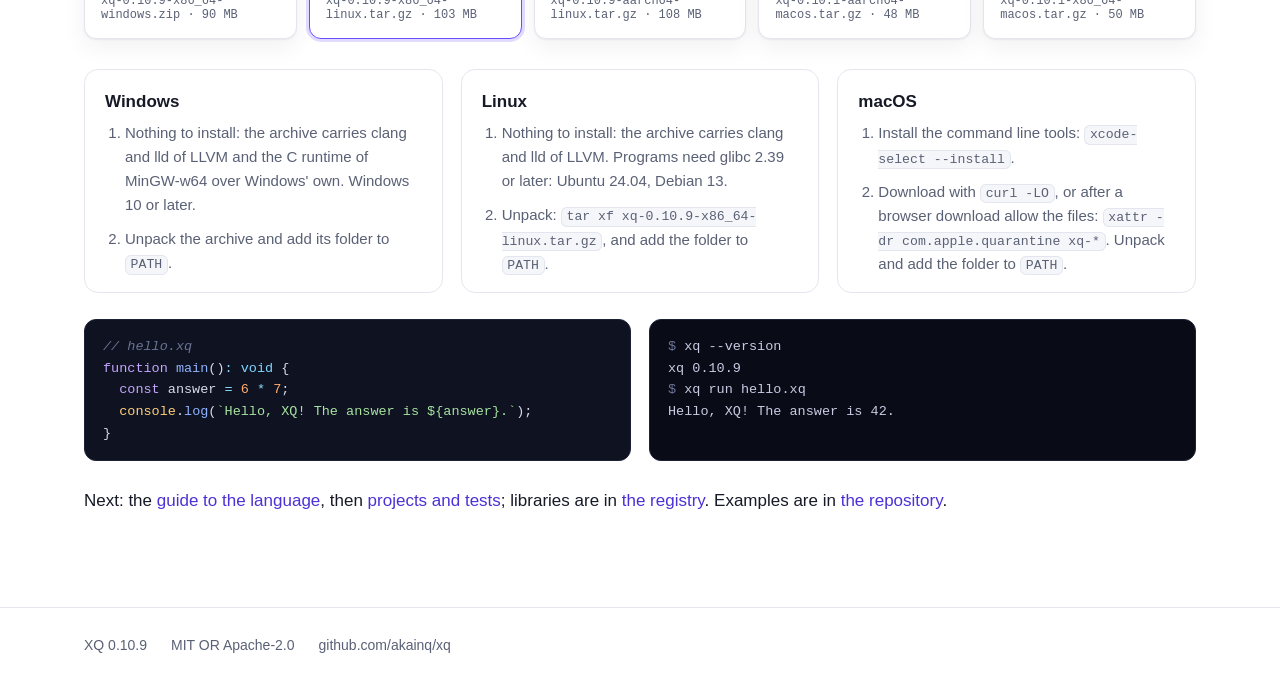
==== commit 02234545: "XQ 0.10.9: nothing to install on Windows either" ====
--- a/docs/index.html
+++ b/docs/index.html
@@ -29,13 +29,13 @@
 <section class="hero">
   <div class="wrap hero-grid">
     <div class="hero-text">
-      <p class="eyebrow">XQ 0.10.8 · Windows · Linux · macOS</p>
+      <p class="eyebrow">XQ 0.10.9 · Windows · Linux · macOS</p>
       <h1>Immutable values,<br>isolated processes,<br><span class="grad">native code.</span></h1>
       <p class="lede">XQ is a compiled language for concurrent programs. Lightweight processes, each with a heap of
         its own, talk through typed messages; a crash stays inside its process, and supervisors restart it. Programs
         compile to native code through LLVM, with no garbage collector, no virtual machine and no memory leaks.</p>
       <div class="cta">
-        <a class="btn primary" href="#install">Install XQ 0.10.8</a>
+        <a class="btn primary" href="#install">Install XQ 0.10.9</a>
         <a class="btn" href="guide.html">Read the guide</a>
       </div>
     </div>
@@ -248,13 +248,13 @@
 <section class="install" id="install">
   <div class="wrap">
     <h2 class="section-title">Install</h2>
-    <p class="section-lede">An archive holds <code>xq</code> and the runtime libraries next to it. On Linux it also
-      holds the LLVM that XQ compiles with, and nothing needs installing; on Windows and macOS XQ compiles with clang
-      15 or later, which you need on the machine.</p>
+    <p class="section-lede">An archive holds <code>xq</code> and the runtime libraries next to it. On Windows and Linux
+      it also holds the LLVM that XQ compiles with, and nothing needs installing; on macOS XQ compiles with clang 15 or
+      later, which you need on the machine.</p>
     <div class="downloads">
-<a class="dl" href="https://github.com/akainq/xq/releases/download/v0.10.8/xq-0.10.8-x86_64-windows.zip" data-os="windows"><span class="os">Windows</span><span class="arch">x86-64</span><span class="file">xq-0.10.8-x86_64-windows.zip · 34 MB</span></a>
-<a class="dl" href="https://github.com/akainq/xq/releases/download/v0.10.8/xq-0.10.8-x86_64-linux.tar.gz" data-os="linux"><span class="os">Linux</span><span class="arch">x86-64</span><span class="file">xq-0.10.8-x86_64-linux.tar.gz · 103 MB</span></a>
-<a class="dl" href="https://github.com/akainq/xq/releases/download/v0.10.8/xq-0.10.8-aarch64-linux.tar.gz" data-os="linux-arm"><span class="os">Linux</span><span class="arch">ARM64</span><span class="file">xq-0.10.8-aarch64-linux.tar.gz · 108 MB</span></a>
+<a class="dl" href="https://github.com/akainq/xq/releases/download/v0.10.9/xq-0.10.9-x86_64-windows.zip" data-os="windows"><span class="os">Windows</span><span class="arch">x86-64</span><span class="file">xq-0.10.9-x86_64-windows.zip · 90 MB</span></a>
+<a class="dl" href="https://github.com/akainq/xq/releases/download/v0.10.9/xq-0.10.9-x86_64-linux.tar.gz" data-os="linux"><span class="os">Linux</span><span class="arch">x86-64</span><span class="file">xq-0.10.9-x86_64-linux.tar.gz · 103 MB</span></a>
+<a class="dl" href="https://github.com/akainq/xq/releases/download/v0.10.9/xq-0.10.9-aarch64-linux.tar.gz" data-os="linux-arm"><span class="os">Linux</span><span class="arch">ARM64</span><span class="file">xq-0.10.9-aarch64-linux.tar.gz · 108 MB</span></a>
 <a class="dl" href="https://github.com/akainq/xq/releases/download/v0.10.1/xq-0.10.1-aarch64-macos.tar.gz" data-os="macos"><span class="os">macOS</span><span class="arch">Apple Silicon</span><span class="file">xq-0.10.1-aarch64-macos.tar.gz · 48 MB</span></a>
 <a class="dl" href="https://github.com/akainq/xq/releases/download/v0.10.1/xq-0.10.1-x86_64-macos.tar.gz" data-os="macos-intel"><span class="os">macOS</span><span class="arch">Intel</span><span class="file">xq-0.10.1-x86_64-macos.tar.gz · 50 MB</span></a>
     </div>
@@ -262,8 +262,8 @@
       <div class="step" data-os="windows">
         <h3>Windows</h3>
         <ol>
-          <li>Install <a href="https://github.com/llvm/llvm-project/releases">LLVM</a> (clang) and the C++ build tools of
-            <a href="https://visualstudio.microsoft.com/visual-cpp-build-tools/">Visual Studio</a>.</li>
+          <li>Nothing to install: the archive carries clang and lld of LLVM and the C runtime of MinGW-w64 over
+            Windows' own. Windows 10 or later.</li>
           <li>Unpack the archive and add its folder to <code>PATH</code>.</li>
         </ol>
       </div>
@@ -272,7 +272,7 @@
         <ol>
           <li>Nothing to install: the archive carries clang and lld of LLVM. Programs need glibc 2.39 or later:
             Ubuntu 24.04, Debian 13.</li>
-          <li>Unpack: <code>tar xf xq-0.10.8-x86_64-linux.tar.gz</code>, and add the folder to <code>PATH</code>.</li>
+          <li>Unpack: <code>tar xf xq-0.10.9-x86_64-linux.tar.gz</code>, and add the folder to <code>PATH</code>.</li>
         </ol>
       </div>
       <div class="step" data-os="macos">
@@ -291,7 +291,7 @@
   <span class="bi">console</span>.<span class="fn">log</span>(<span class="str">`Hello, XQ! The answer is ${answer}.`</span>);
 }</code></pre>
       <pre class="term"><span class="prompt">$</span> xq --version
-xq 0.10.8
+xq 0.10.9
 <span class="prompt">$</span> xq run hello.xq
 Hello, XQ! The answer is 42.</pre>
     </div>
@@ -303,7 +303,7 @@
 
 <footer class="bottom">
   <div class="wrap">
-    <span>XQ 0.10.8</span>
+    <span>XQ 0.10.9</span>
     <span>MIT OR Apache-2.0</span>
     <a href="https://github.com/akainq/xq">github.com/akainq/xq</a>
   </div>
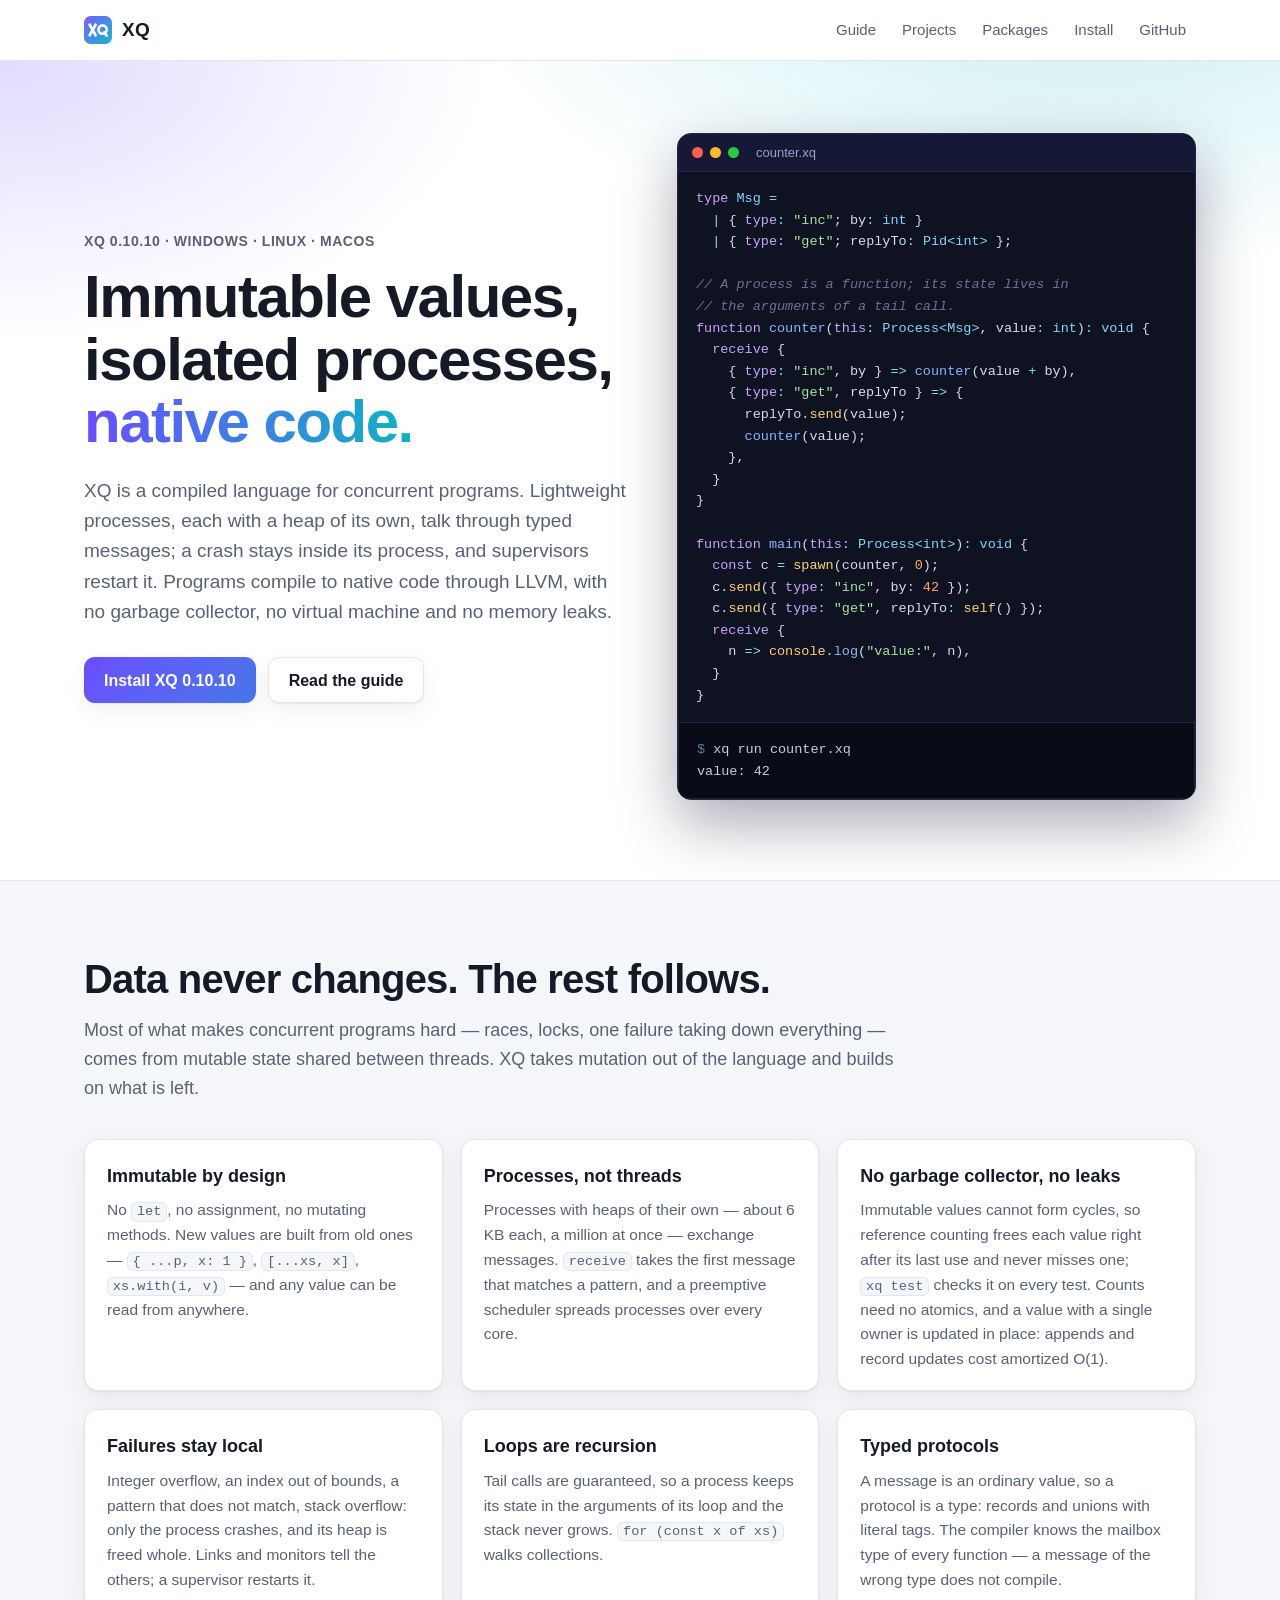
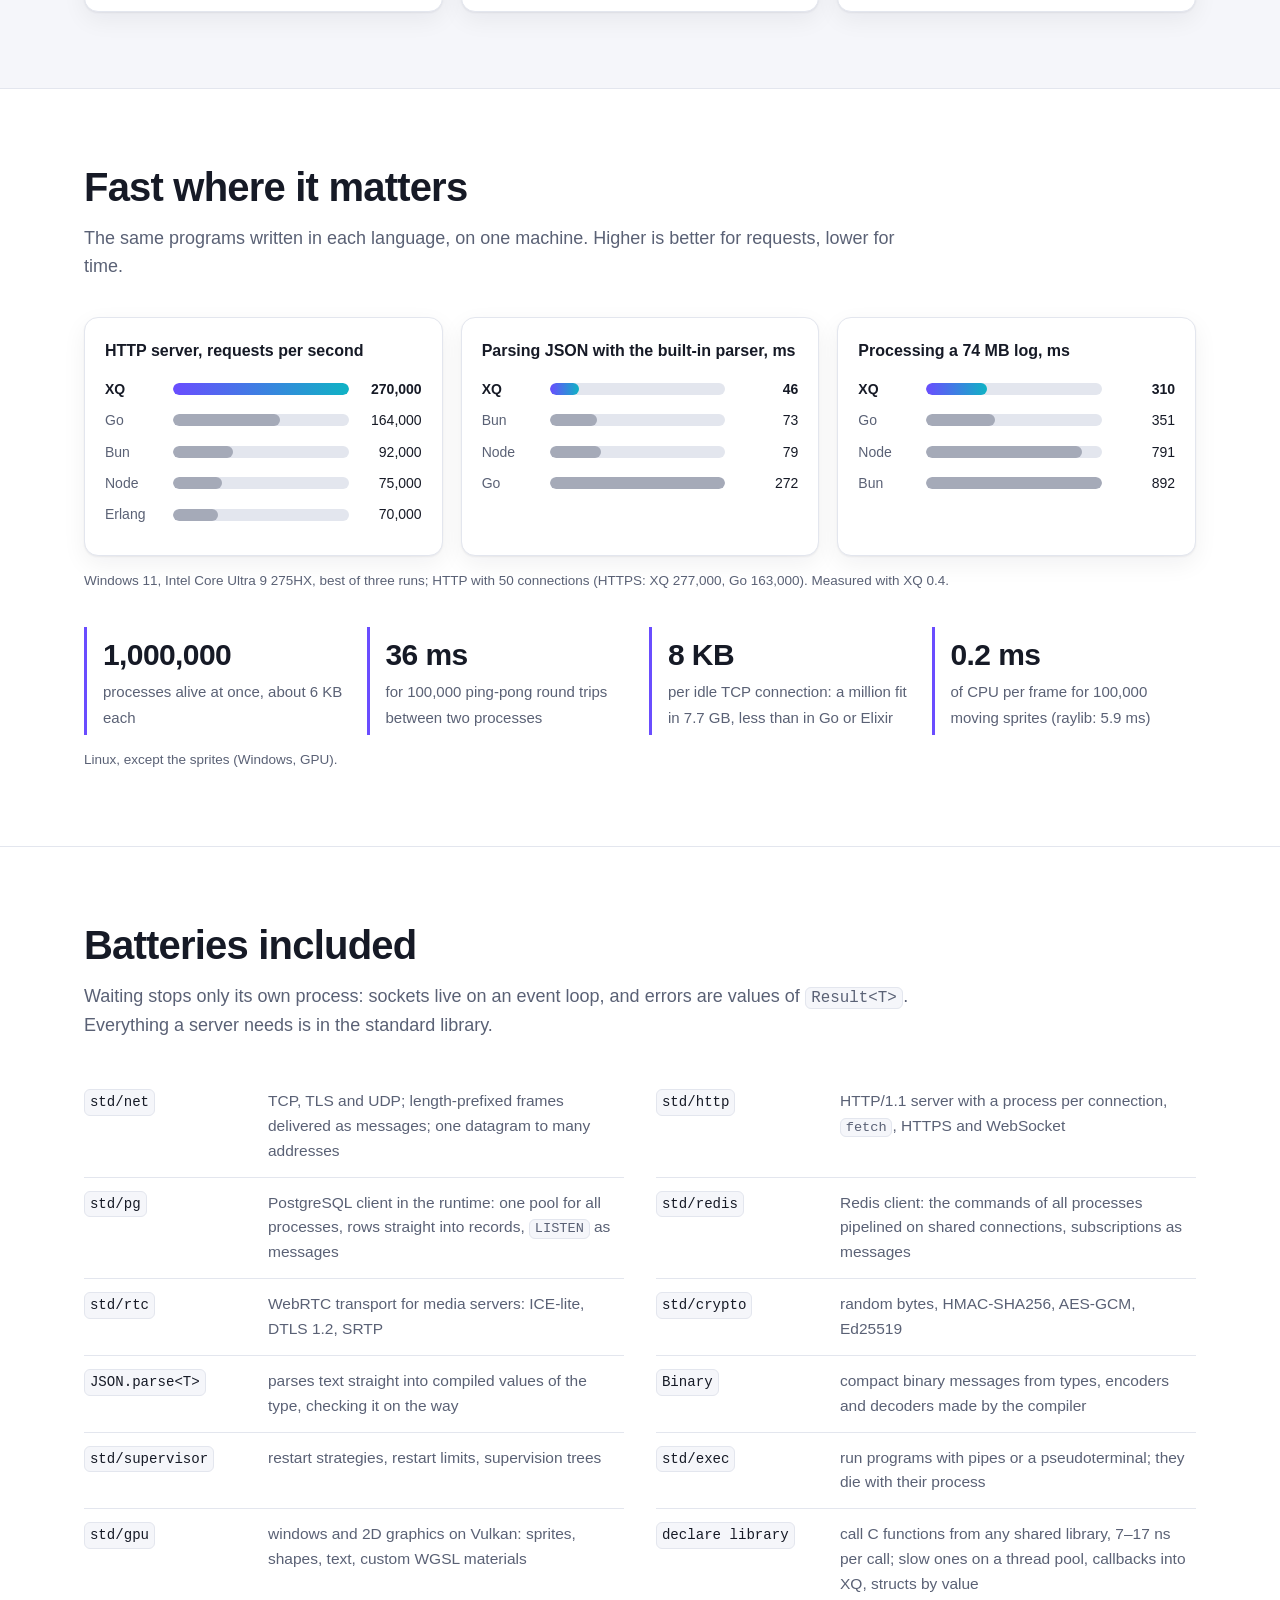
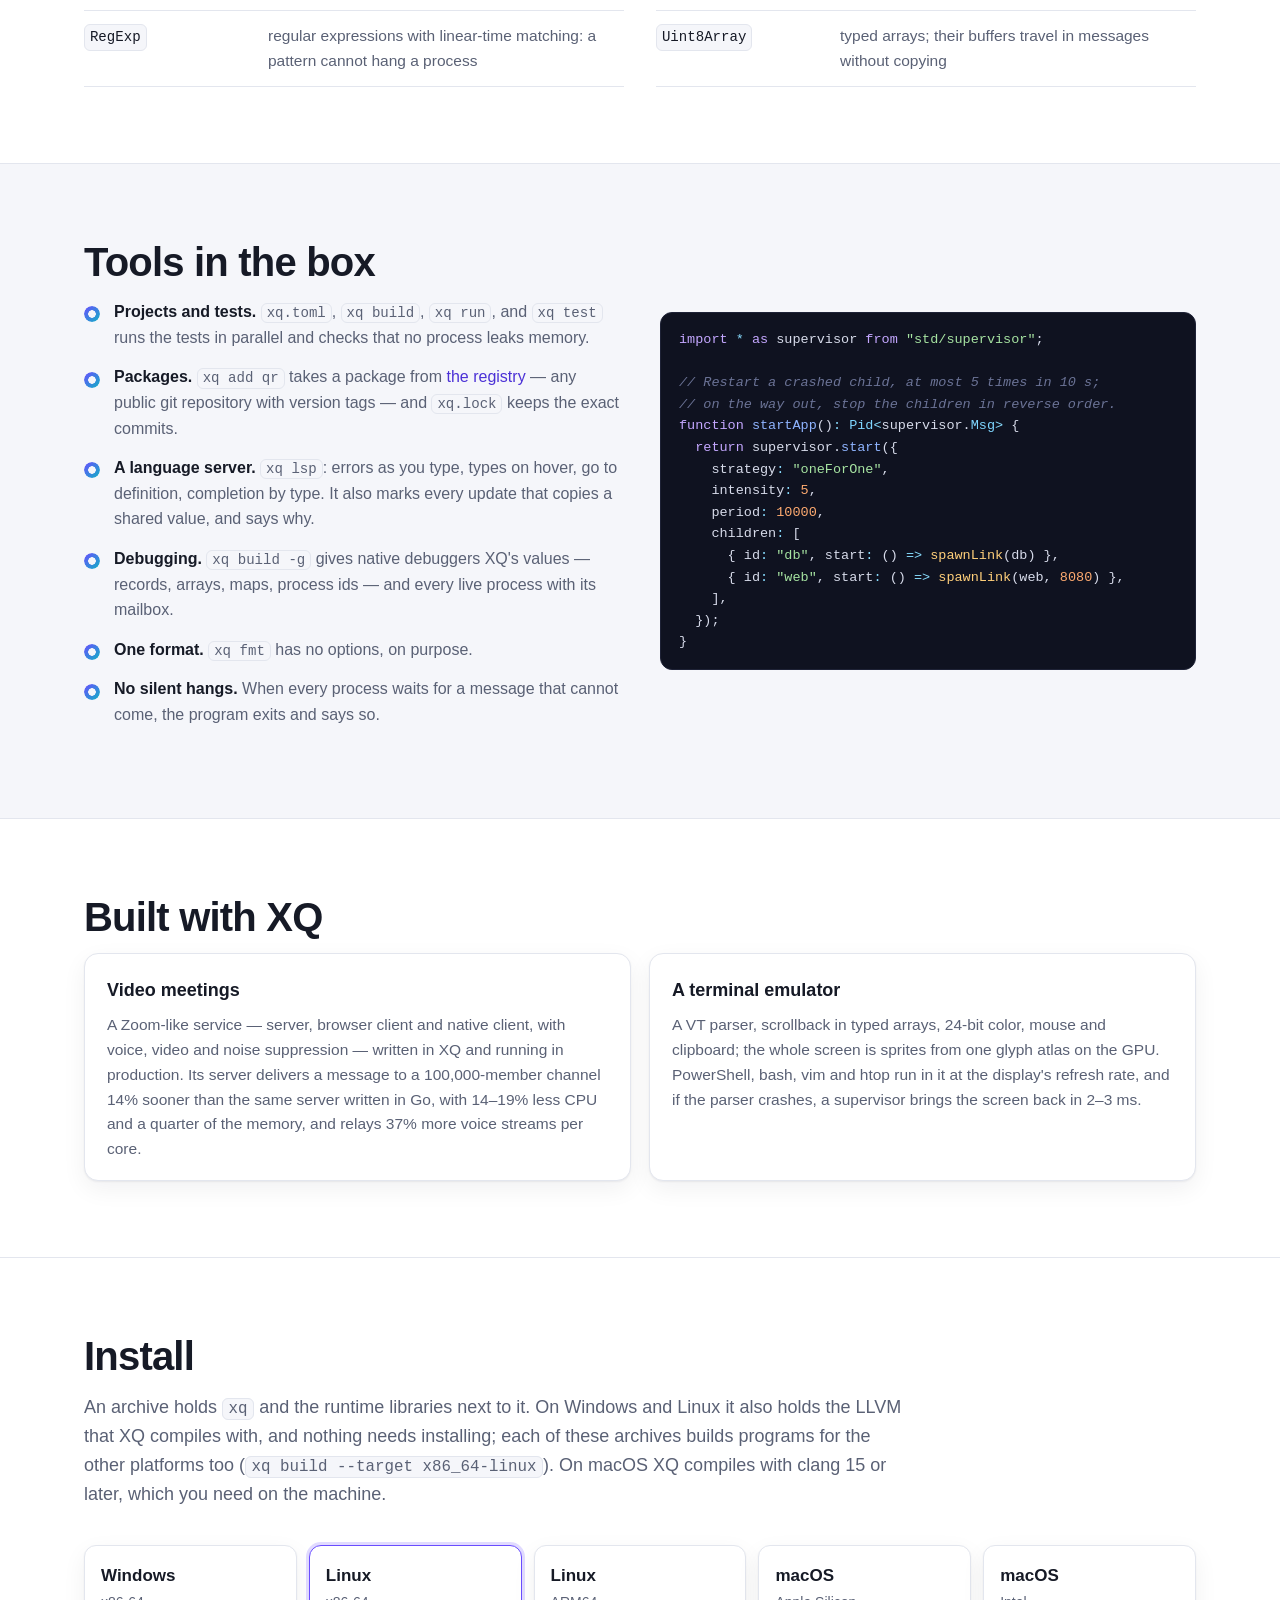
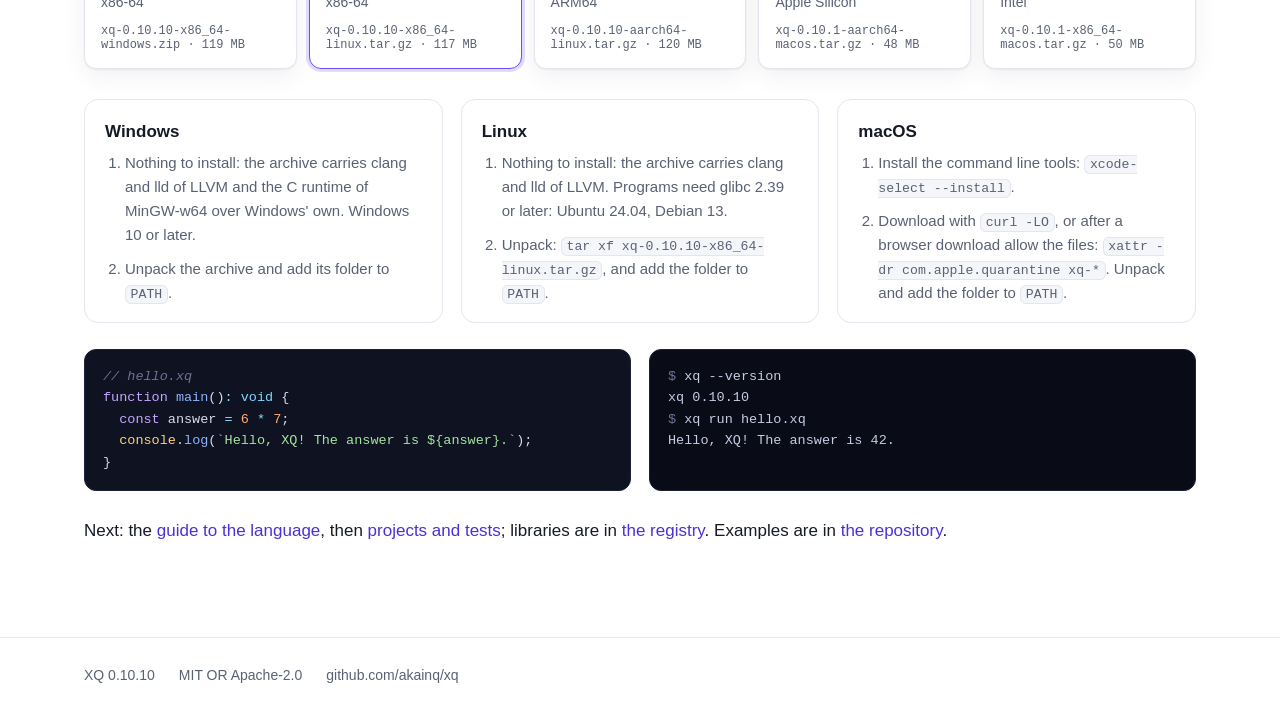
==== commit 4bd796ae: "XQ 0.10.10: building for another platform" ====
--- a/docs/index.html
+++ b/docs/index.html
@@ -29,13 +29,13 @@
 <section class="hero">
   <div class="wrap hero-grid">
     <div class="hero-text">
-      <p class="eyebrow">XQ 0.10.9 · Windows · Linux · macOS</p>
+      <p class="eyebrow">XQ 0.10.10 · Windows · Linux · macOS</p>
       <h1>Immutable values,<br>isolated processes,<br><span class="grad">native code.</span></h1>
       <p class="lede">XQ is a compiled language for concurrent programs. Lightweight processes, each with a heap of
         its own, talk through typed messages; a crash stays inside its process, and supervisors restart it. Programs
         compile to native code through LLVM, with no garbage collector, no virtual machine and no memory leaks.</p>
       <div class="cta">
-        <a class="btn primary" href="#install">Install XQ 0.10.9</a>
+        <a class="btn primary" href="#install">Install XQ 0.10.10</a>
         <a class="btn" href="guide.html">Read the guide</a>
       </div>
     </div>
@@ -249,12 +249,13 @@
   <div class="wrap">
     <h2 class="section-title">Install</h2>
     <p class="section-lede">An archive holds <code>xq</code> and the runtime libraries next to it. On Windows and Linux
-      it also holds the LLVM that XQ compiles with, and nothing needs installing; on macOS XQ compiles with clang 15 or
+      it also holds the LLVM that XQ compiles with, and nothing needs installing; each of these archives builds programs
+      for the other platforms too (<code>xq build --target x86_64-linux</code>). On macOS XQ compiles with clang 15 or
       later, which you need on the machine.</p>
     <div class="downloads">
-<a class="dl" href="https://github.com/akainq/xq/releases/download/v0.10.9/xq-0.10.9-x86_64-windows.zip" data-os="windows"><span class="os">Windows</span><span class="arch">x86-64</span><span class="file">xq-0.10.9-x86_64-windows.zip · 90 MB</span></a>
-<a class="dl" href="https://github.com/akainq/xq/releases/download/v0.10.9/xq-0.10.9-x86_64-linux.tar.gz" data-os="linux"><span class="os">Linux</span><span class="arch">x86-64</span><span class="file">xq-0.10.9-x86_64-linux.tar.gz · 103 MB</span></a>
-<a class="dl" href="https://github.com/akainq/xq/releases/download/v0.10.9/xq-0.10.9-aarch64-linux.tar.gz" data-os="linux-arm"><span class="os">Linux</span><span class="arch">ARM64</span><span class="file">xq-0.10.9-aarch64-linux.tar.gz · 108 MB</span></a>
+<a class="dl" href="https://github.com/akainq/xq/releases/download/v0.10.10/xq-0.10.10-x86_64-windows.zip" data-os="windows"><span class="os">Windows</span><span class="arch">x86-64</span><span class="file">xq-0.10.10-x86_64-windows.zip · 119 MB</span></a>
+<a class="dl" href="https://github.com/akainq/xq/releases/download/v0.10.10/xq-0.10.10-x86_64-linux.tar.gz" data-os="linux"><span class="os">Linux</span><span class="arch">x86-64</span><span class="file">xq-0.10.10-x86_64-linux.tar.gz · 117 MB</span></a>
+<a class="dl" href="https://github.com/akainq/xq/releases/download/v0.10.10/xq-0.10.10-aarch64-linux.tar.gz" data-os="linux-arm"><span class="os">Linux</span><span class="arch">ARM64</span><span class="file">xq-0.10.10-aarch64-linux.tar.gz · 120 MB</span></a>
 <a class="dl" href="https://github.com/akainq/xq/releases/download/v0.10.1/xq-0.10.1-aarch64-macos.tar.gz" data-os="macos"><span class="os">macOS</span><span class="arch">Apple Silicon</span><span class="file">xq-0.10.1-aarch64-macos.tar.gz · 48 MB</span></a>
 <a class="dl" href="https://github.com/akainq/xq/releases/download/v0.10.1/xq-0.10.1-x86_64-macos.tar.gz" data-os="macos-intel"><span class="os">macOS</span><span class="arch">Intel</span><span class="file">xq-0.10.1-x86_64-macos.tar.gz · 50 MB</span></a>
     </div>
@@ -272,7 +273,7 @@
         <ol>
           <li>Nothing to install: the archive carries clang and lld of LLVM. Programs need glibc 2.39 or later:
             Ubuntu 24.04, Debian 13.</li>
-          <li>Unpack: <code>tar xf xq-0.10.9-x86_64-linux.tar.gz</code>, and add the folder to <code>PATH</code>.</li>
+          <li>Unpack: <code>tar xf xq-0.10.10-x86_64-linux.tar.gz</code>, and add the folder to <code>PATH</code>.</li>
         </ol>
       </div>
       <div class="step" data-os="macos">
@@ -291,7 +292,7 @@
   <span class="bi">console</span>.<span class="fn">log</span>(<span class="str">`Hello, XQ! The answer is ${answer}.`</span>);
 }</code></pre>
       <pre class="term"><span class="prompt">$</span> xq --version
-xq 0.10.9
+xq 0.10.10
 <span class="prompt">$</span> xq run hello.xq
 Hello, XQ! The answer is 42.</pre>
     </div>
@@ -303,7 +304,7 @@
 
 <footer class="bottom">
   <div class="wrap">
-    <span>XQ 0.10.9</span>
+    <span>XQ 0.10.10</span>
     <span>MIT OR Apache-2.0</span>
     <a href="https://github.com/akainq/xq">github.com/akainq/xq</a>
   </div>
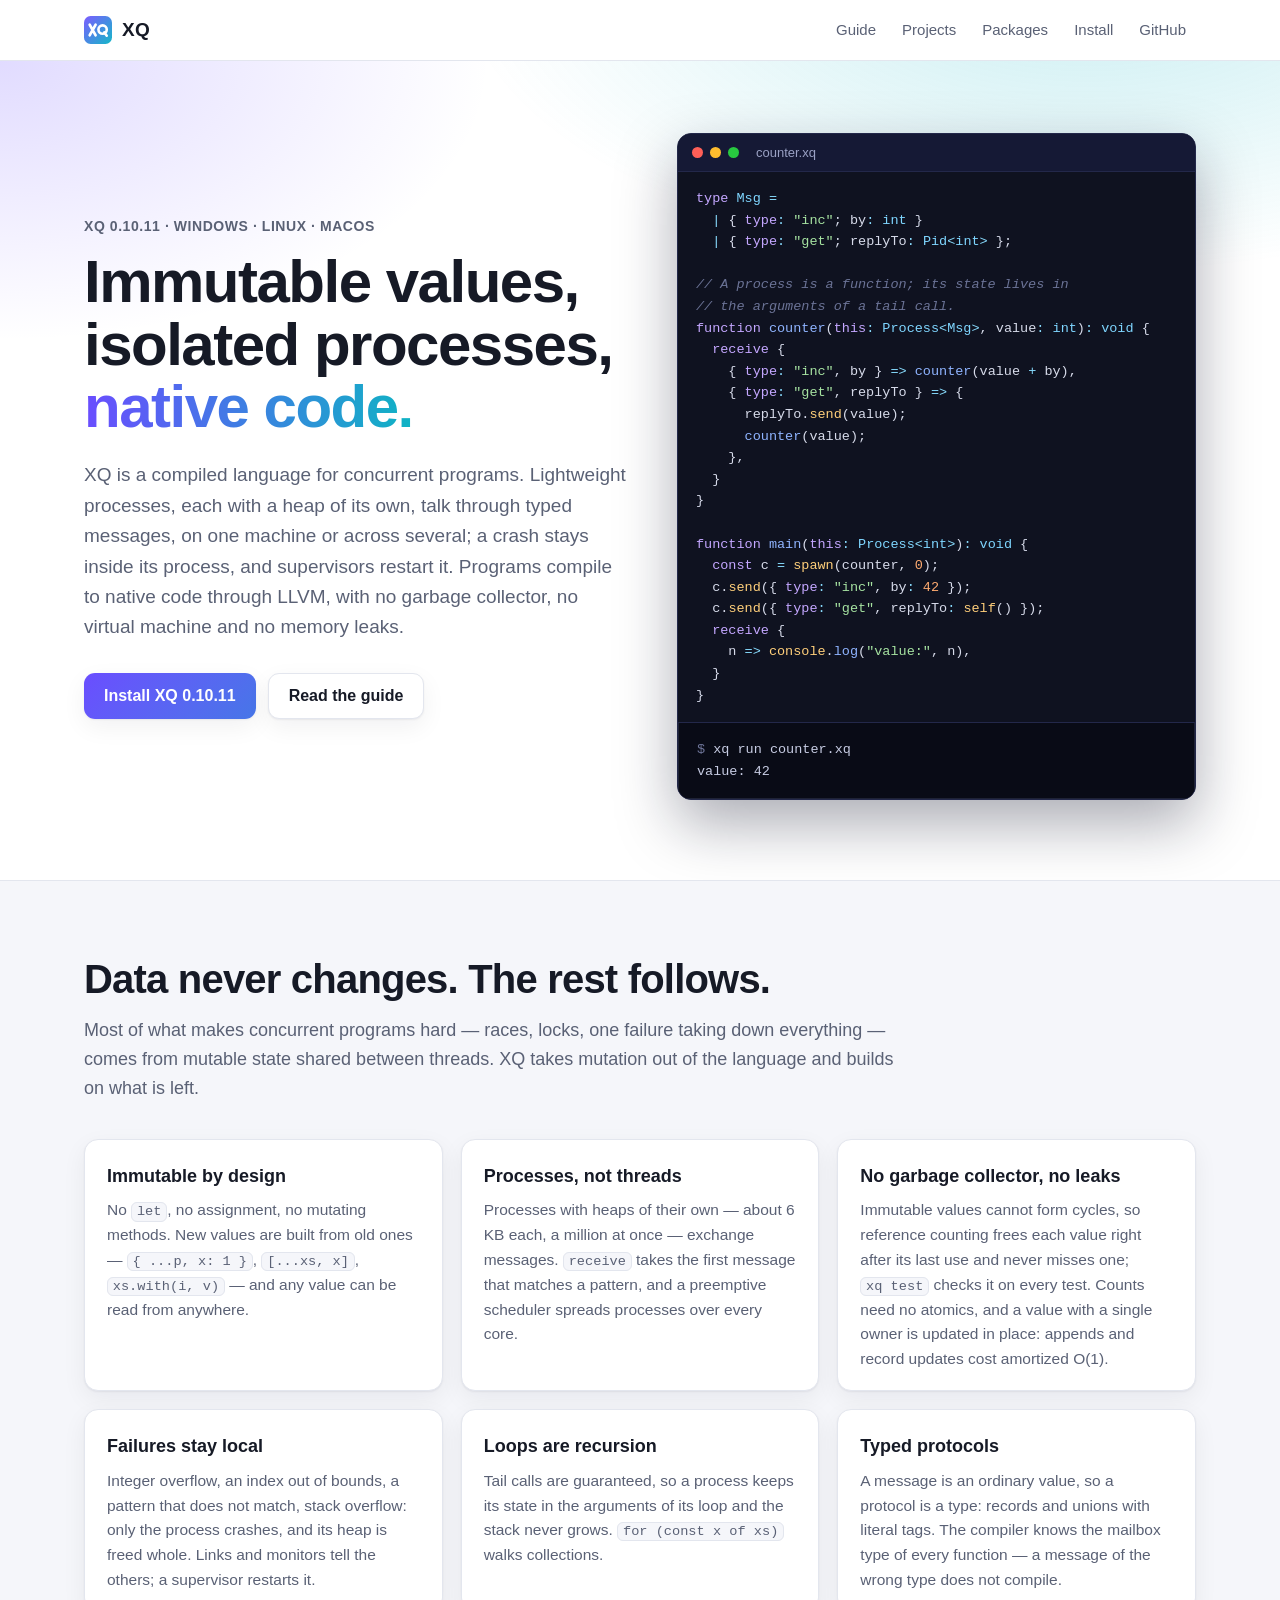
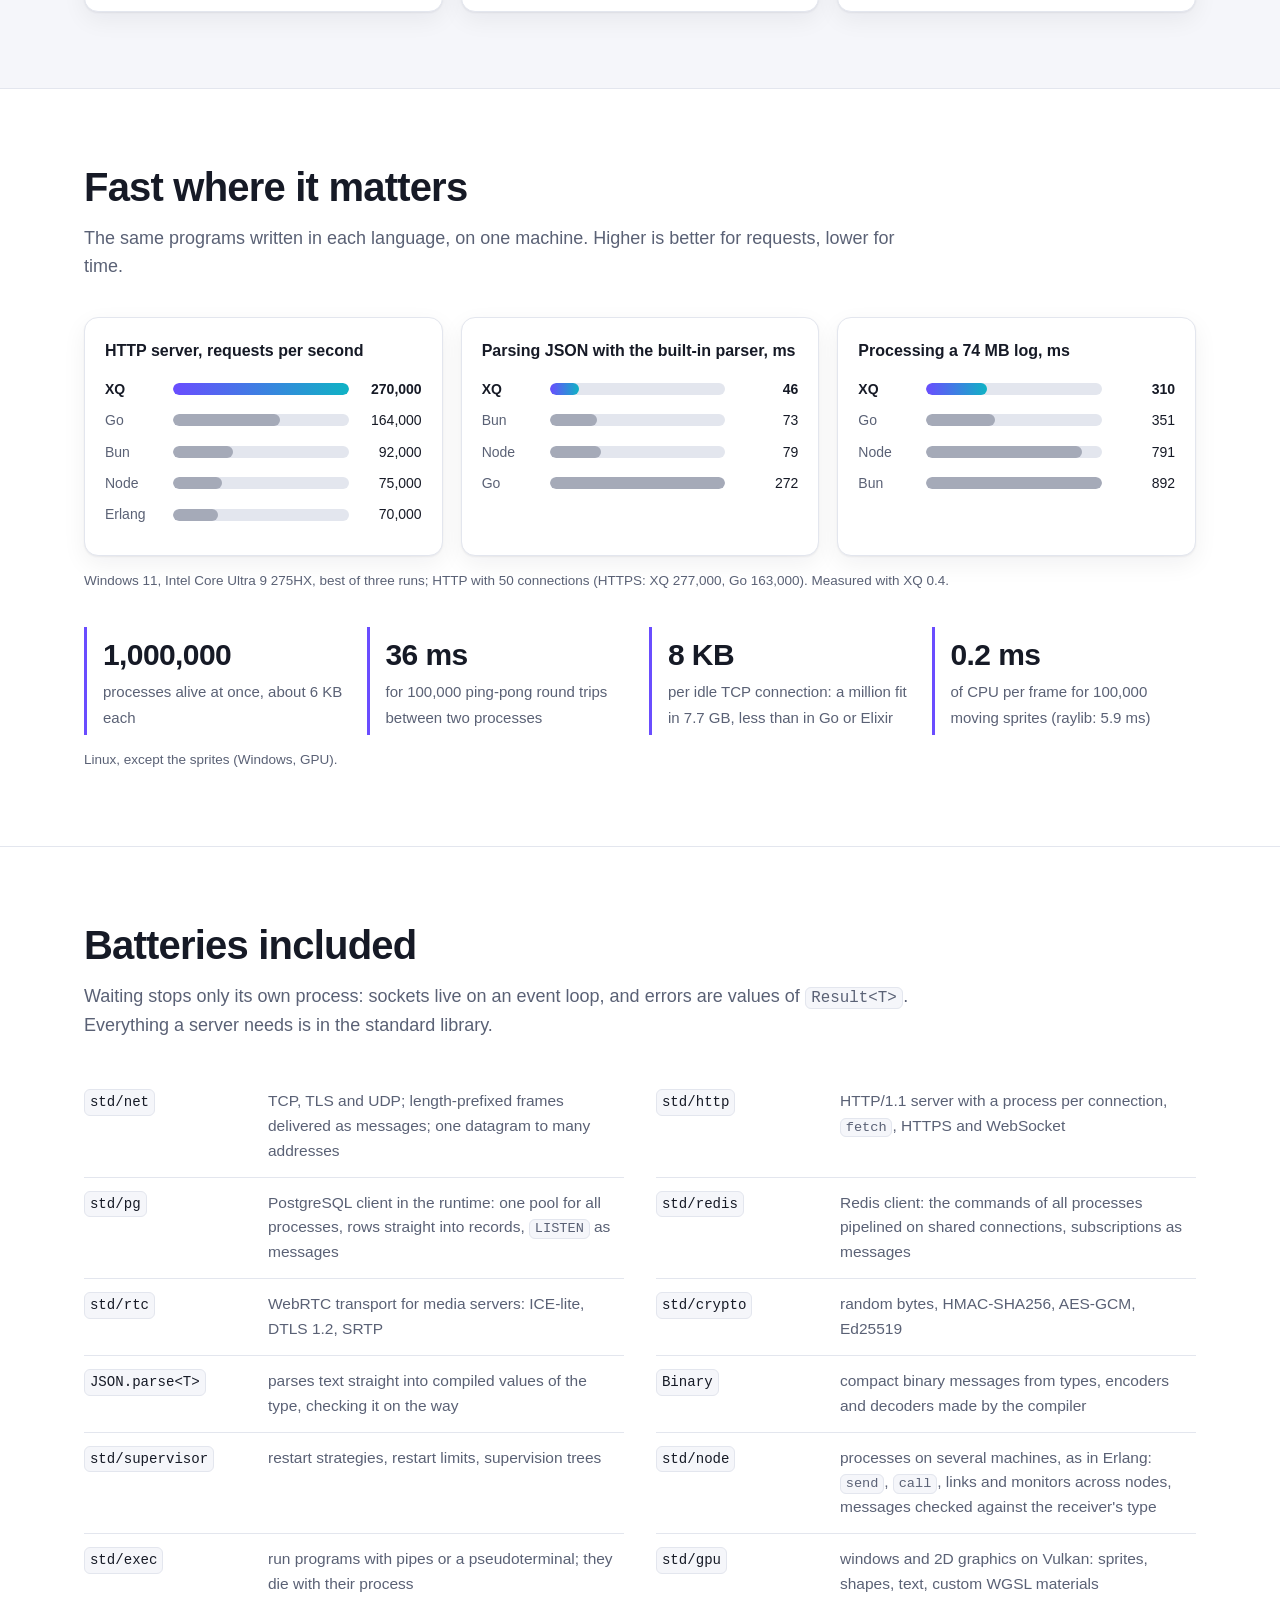
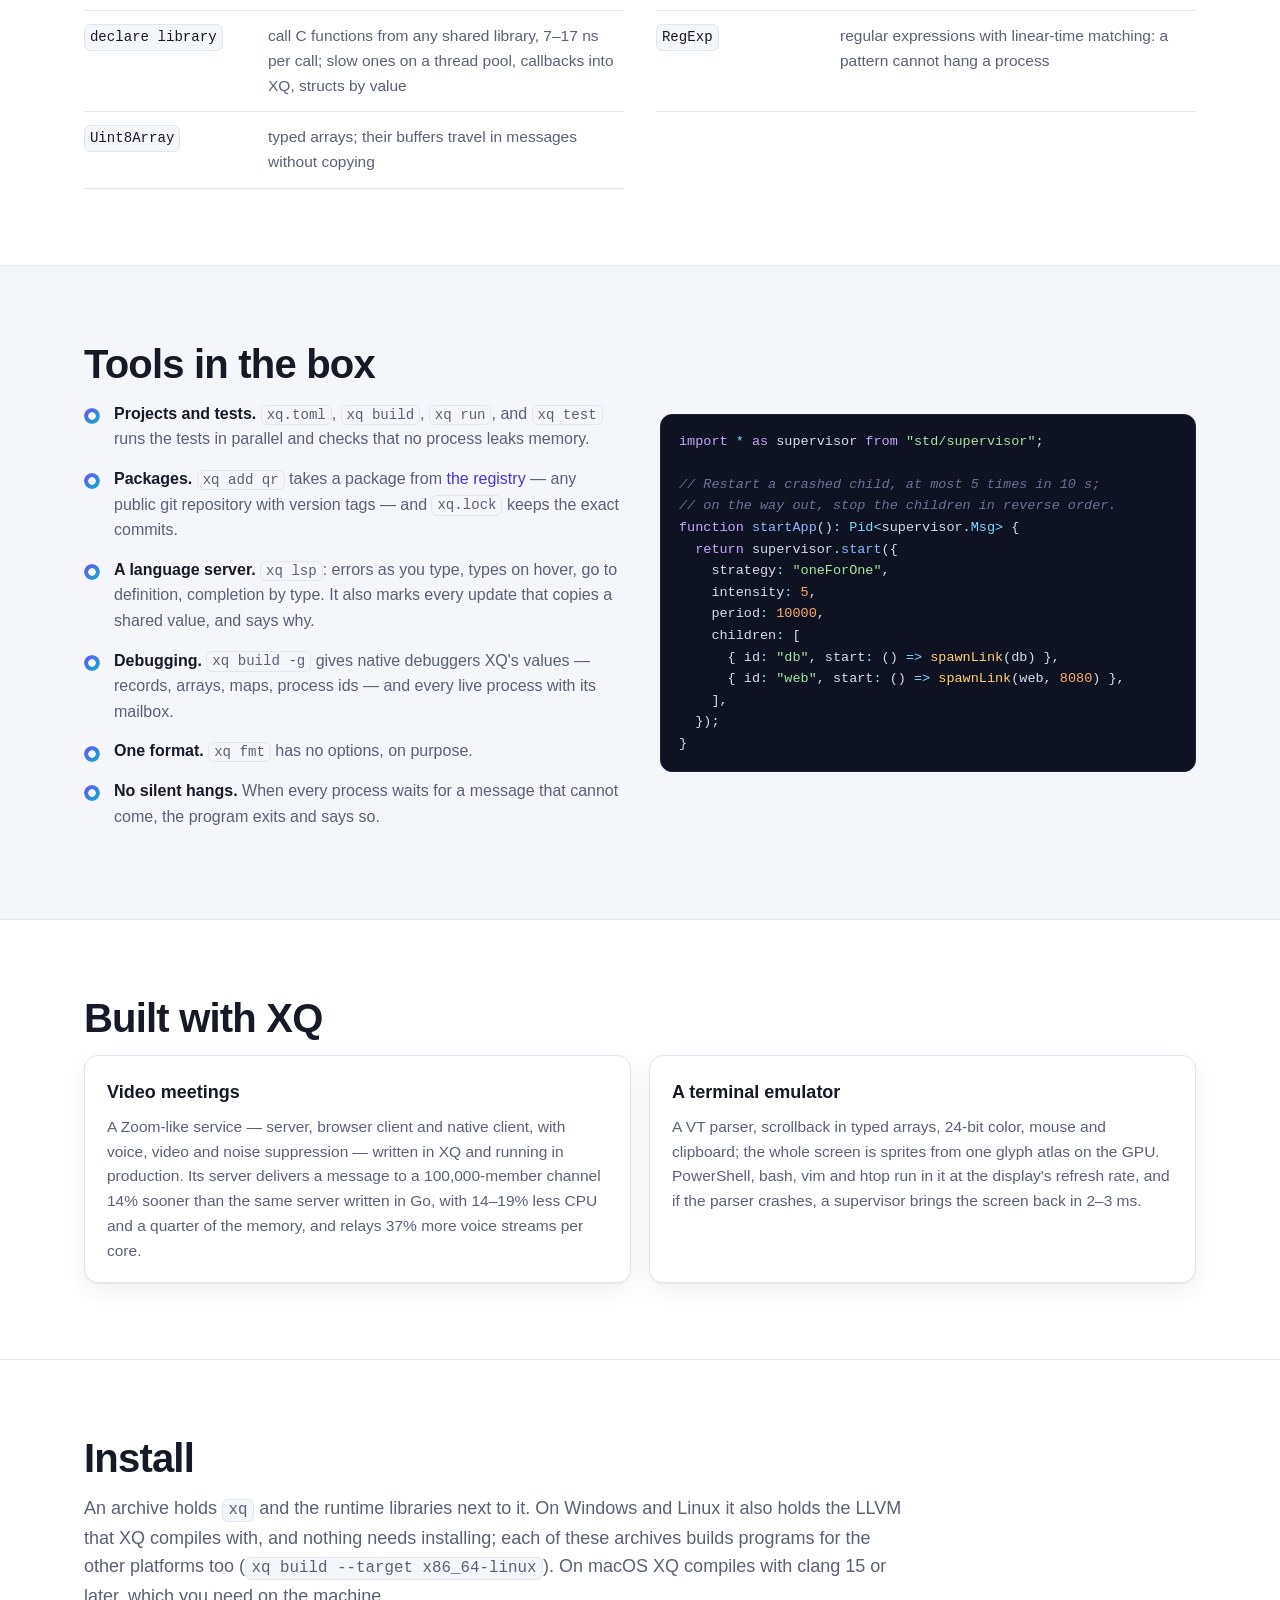
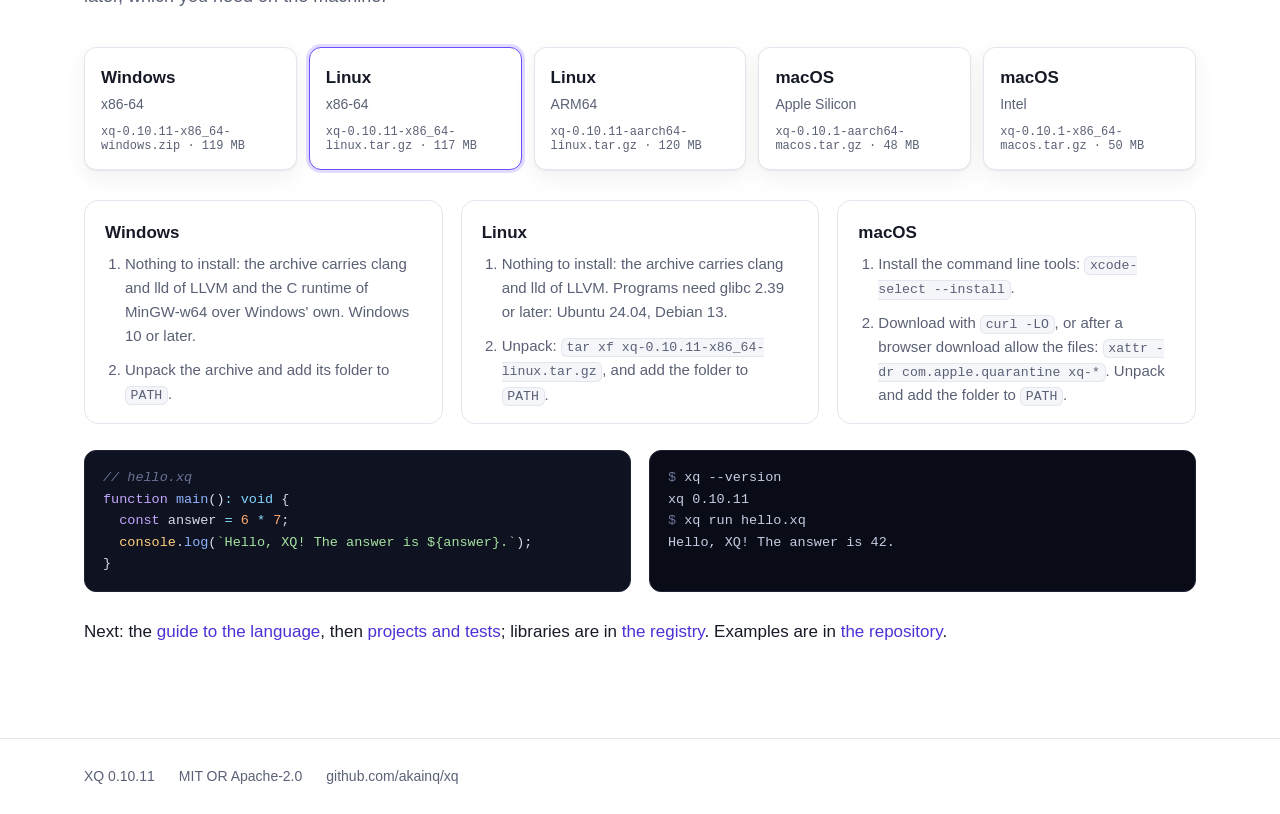
==== commit 7f72751b: "XQ 0.10.11: processes on several machines" ====
--- a/docs/index.html
+++ b/docs/index.html
@@ -29,13 +29,14 @@
 <section class="hero">
   <div class="wrap hero-grid">
     <div class="hero-text">
-      <p class="eyebrow">XQ 0.10.10 · Windows · Linux · macOS</p>
+      <p class="eyebrow">XQ 0.10.11 · Windows · Linux · macOS</p>
       <h1>Immutable values,<br>isolated processes,<br><span class="grad">native code.</span></h1>
       <p class="lede">XQ is a compiled language for concurrent programs. Lightweight processes, each with a heap of
-        its own, talk through typed messages; a crash stays inside its process, and supervisors restart it. Programs
-        compile to native code through LLVM, with no garbage collector, no virtual machine and no memory leaks.</p>
+        its own, talk through typed messages, on one machine or across several; a crash stays inside its process, and
+        supervisors restart it. Programs compile to native code through LLVM, with no garbage collector, no virtual
+        machine and no memory leaks.</p>
       <div class="cta">
-        <a class="btn primary" href="#install">Install XQ 0.10.10</a>
+        <a class="btn primary" href="#install">Install XQ 0.10.11</a>
         <a class="btn" href="guide.html">Read the guide</a>
       </div>
     </div>
@@ -179,6 +180,7 @@
       <li><code>JSON.parse&lt;T&gt;</code><span>parses text straight into compiled values of the type, checking it on the way</span></li>
       <li><code>Binary</code><span>compact binary messages from types, encoders and decoders made by the compiler</span></li>
       <li><code>std/supervisor</code><span>restart strategies, restart limits, supervision trees</span></li>
+      <li><code>std/node</code><span>processes on several machines, as in Erlang: <code>send</code>, <code>call</code>, links and monitors across nodes, messages checked against the receiver's type</span></li>
       <li><code>std/exec</code><span>run programs with pipes or a pseudoterminal; they die with their process</span></li>
       <li><code>std/gpu</code><span>windows and 2D graphics on Vulkan: sprites, shapes, text, custom WGSL materials</span></li>
       <li><code>declare library</code><span>call C functions from any shared library, 7–17 ns per call; slow ones on a thread pool, callbacks into XQ, structs by value</span></li>
@@ -253,9 +255,9 @@
       for the other platforms too (<code>xq build --target x86_64-linux</code>). On macOS XQ compiles with clang 15 or
       later, which you need on the machine.</p>
     <div class="downloads">
-<a class="dl" href="https://github.com/akainq/xq/releases/download/v0.10.10/xq-0.10.10-x86_64-windows.zip" data-os="windows"><span class="os">Windows</span><span class="arch">x86-64</span><span class="file">xq-0.10.10-x86_64-windows.zip · 119 MB</span></a>
-<a class="dl" href="https://github.com/akainq/xq/releases/download/v0.10.10/xq-0.10.10-x86_64-linux.tar.gz" data-os="linux"><span class="os">Linux</span><span class="arch">x86-64</span><span class="file">xq-0.10.10-x86_64-linux.tar.gz · 117 MB</span></a>
-<a class="dl" href="https://github.com/akainq/xq/releases/download/v0.10.10/xq-0.10.10-aarch64-linux.tar.gz" data-os="linux-arm"><span class="os">Linux</span><span class="arch">ARM64</span><span class="file">xq-0.10.10-aarch64-linux.tar.gz · 120 MB</span></a>
+<a class="dl" href="https://github.com/akainq/xq/releases/download/v0.10.11/xq-0.10.11-x86_64-windows.zip" data-os="windows"><span class="os">Windows</span><span class="arch">x86-64</span><span class="file">xq-0.10.11-x86_64-windows.zip · 119 MB</span></a>
+<a class="dl" href="https://github.com/akainq/xq/releases/download/v0.10.11/xq-0.10.11-x86_64-linux.tar.gz" data-os="linux"><span class="os">Linux</span><span class="arch">x86-64</span><span class="file">xq-0.10.11-x86_64-linux.tar.gz · 117 MB</span></a>
+<a class="dl" href="https://github.com/akainq/xq/releases/download/v0.10.11/xq-0.10.11-aarch64-linux.tar.gz" data-os="linux-arm"><span class="os">Linux</span><span class="arch">ARM64</span><span class="file">xq-0.10.11-aarch64-linux.tar.gz · 120 MB</span></a>
 <a class="dl" href="https://github.com/akainq/xq/releases/download/v0.10.1/xq-0.10.1-aarch64-macos.tar.gz" data-os="macos"><span class="os">macOS</span><span class="arch">Apple Silicon</span><span class="file">xq-0.10.1-aarch64-macos.tar.gz · 48 MB</span></a>
 <a class="dl" href="https://github.com/akainq/xq/releases/download/v0.10.1/xq-0.10.1-x86_64-macos.tar.gz" data-os="macos-intel"><span class="os">macOS</span><span class="arch">Intel</span><span class="file">xq-0.10.1-x86_64-macos.tar.gz · 50 MB</span></a>
     </div>
@@ -273,7 +275,7 @@
         <ol>
           <li>Nothing to install: the archive carries clang and lld of LLVM. Programs need glibc 2.39 or later:
             Ubuntu 24.04, Debian 13.</li>
-          <li>Unpack: <code>tar xf xq-0.10.10-x86_64-linux.tar.gz</code>, and add the folder to <code>PATH</code>.</li>
+          <li>Unpack: <code>tar xf xq-0.10.11-x86_64-linux.tar.gz</code>, and add the folder to <code>PATH</code>.</li>
         </ol>
       </div>
       <div class="step" data-os="macos">
@@ -292,7 +294,7 @@
   <span class="bi">console</span>.<span class="fn">log</span>(<span class="str">`Hello, XQ! The answer is ${answer}.`</span>);
 }</code></pre>
       <pre class="term"><span class="prompt">$</span> xq --version
-xq 0.10.10
+xq 0.10.11
 <span class="prompt">$</span> xq run hello.xq
 Hello, XQ! The answer is 42.</pre>
     </div>
@@ -304,7 +306,7 @@
 
 <footer class="bottom">
   <div class="wrap">
-    <span>XQ 0.10.10</span>
+    <span>XQ 0.10.11</span>
     <span>MIT OR Apache-2.0</span>
     <a href="https://github.com/akainq/xq">github.com/akainq/xq</a>
   </div>
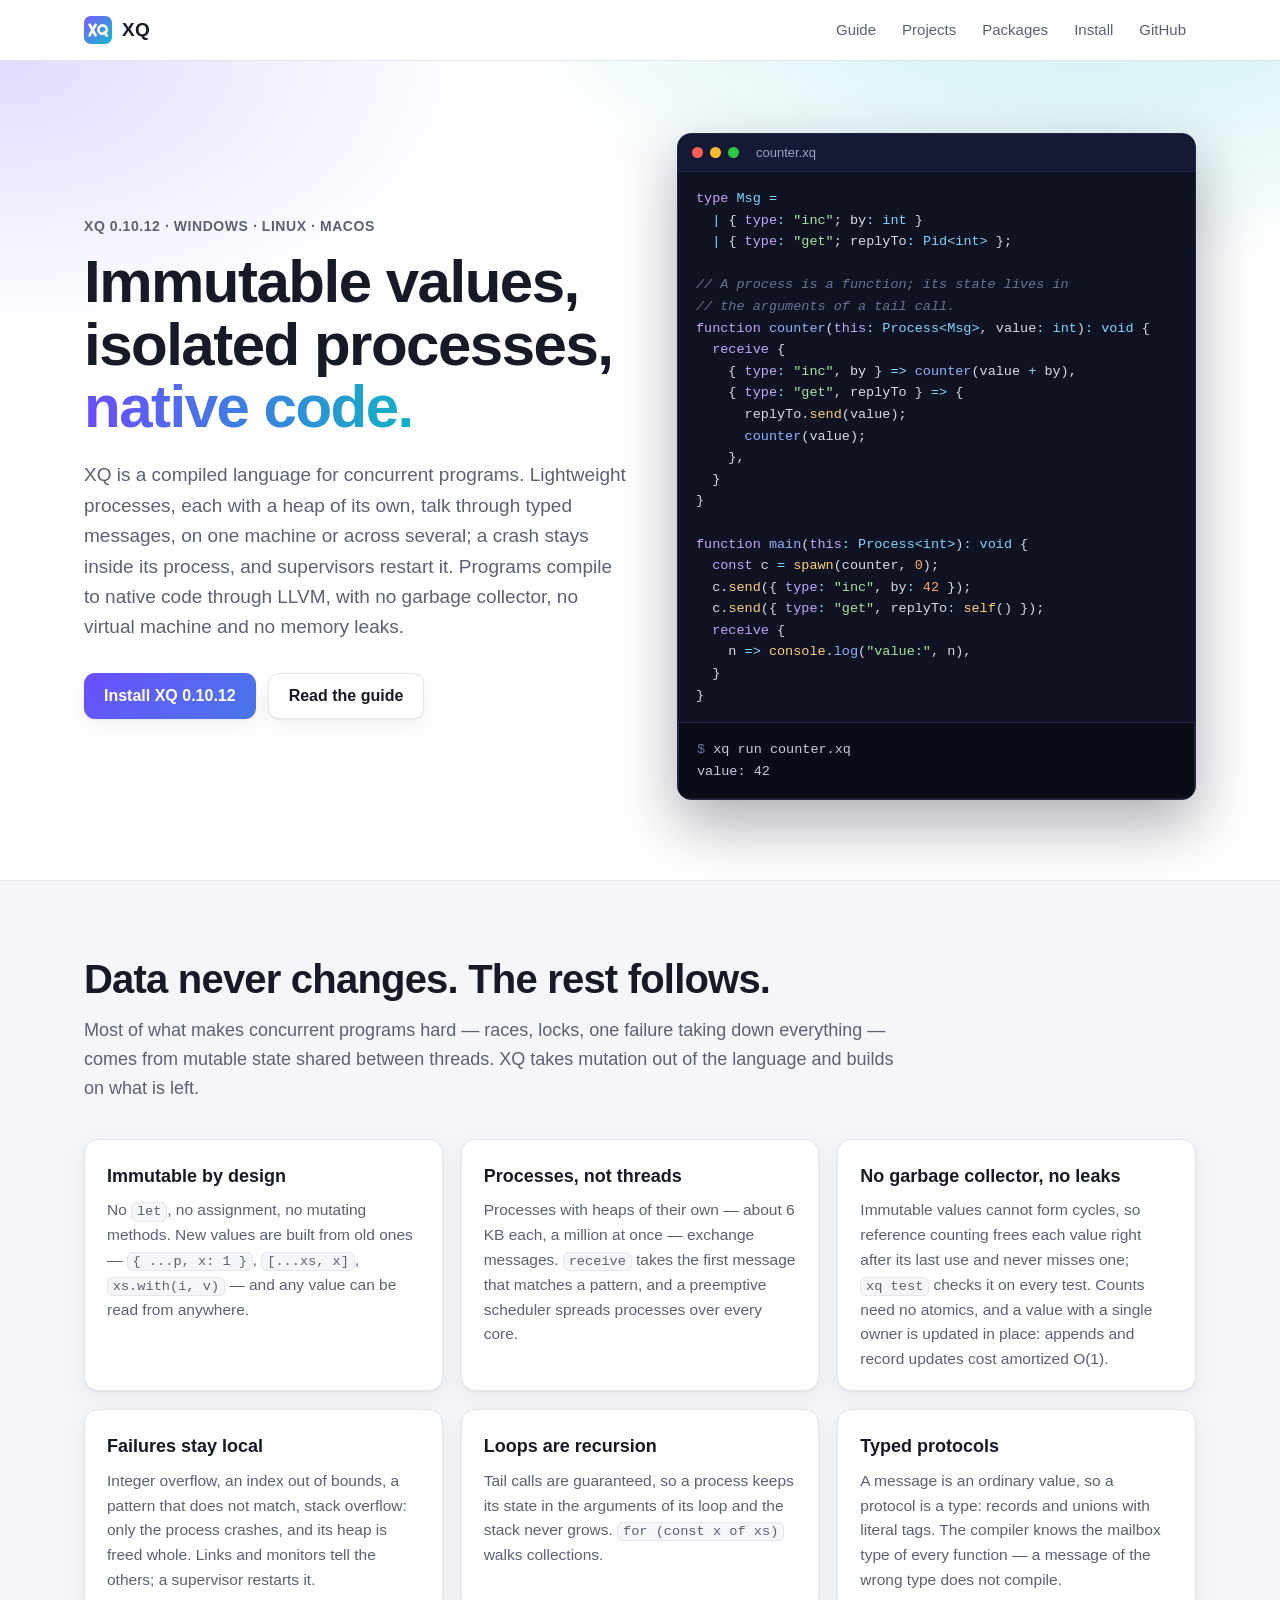
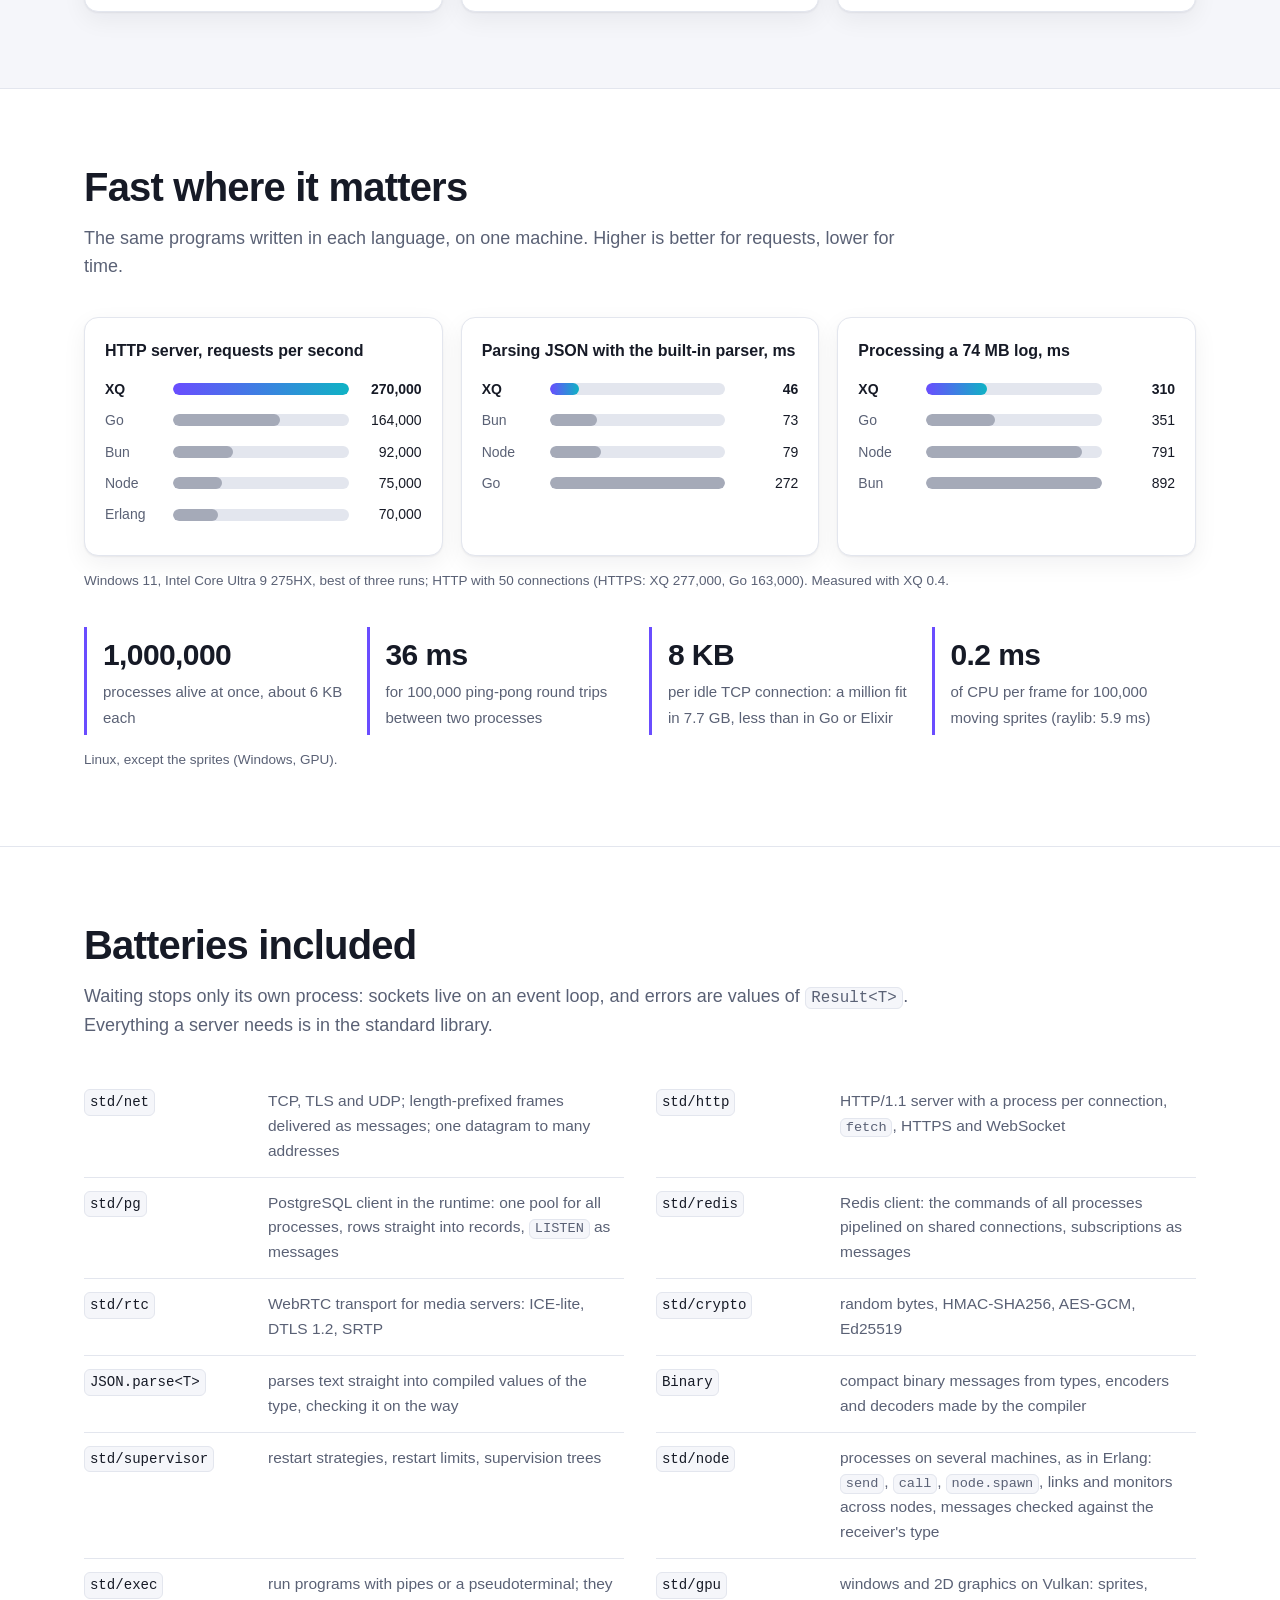
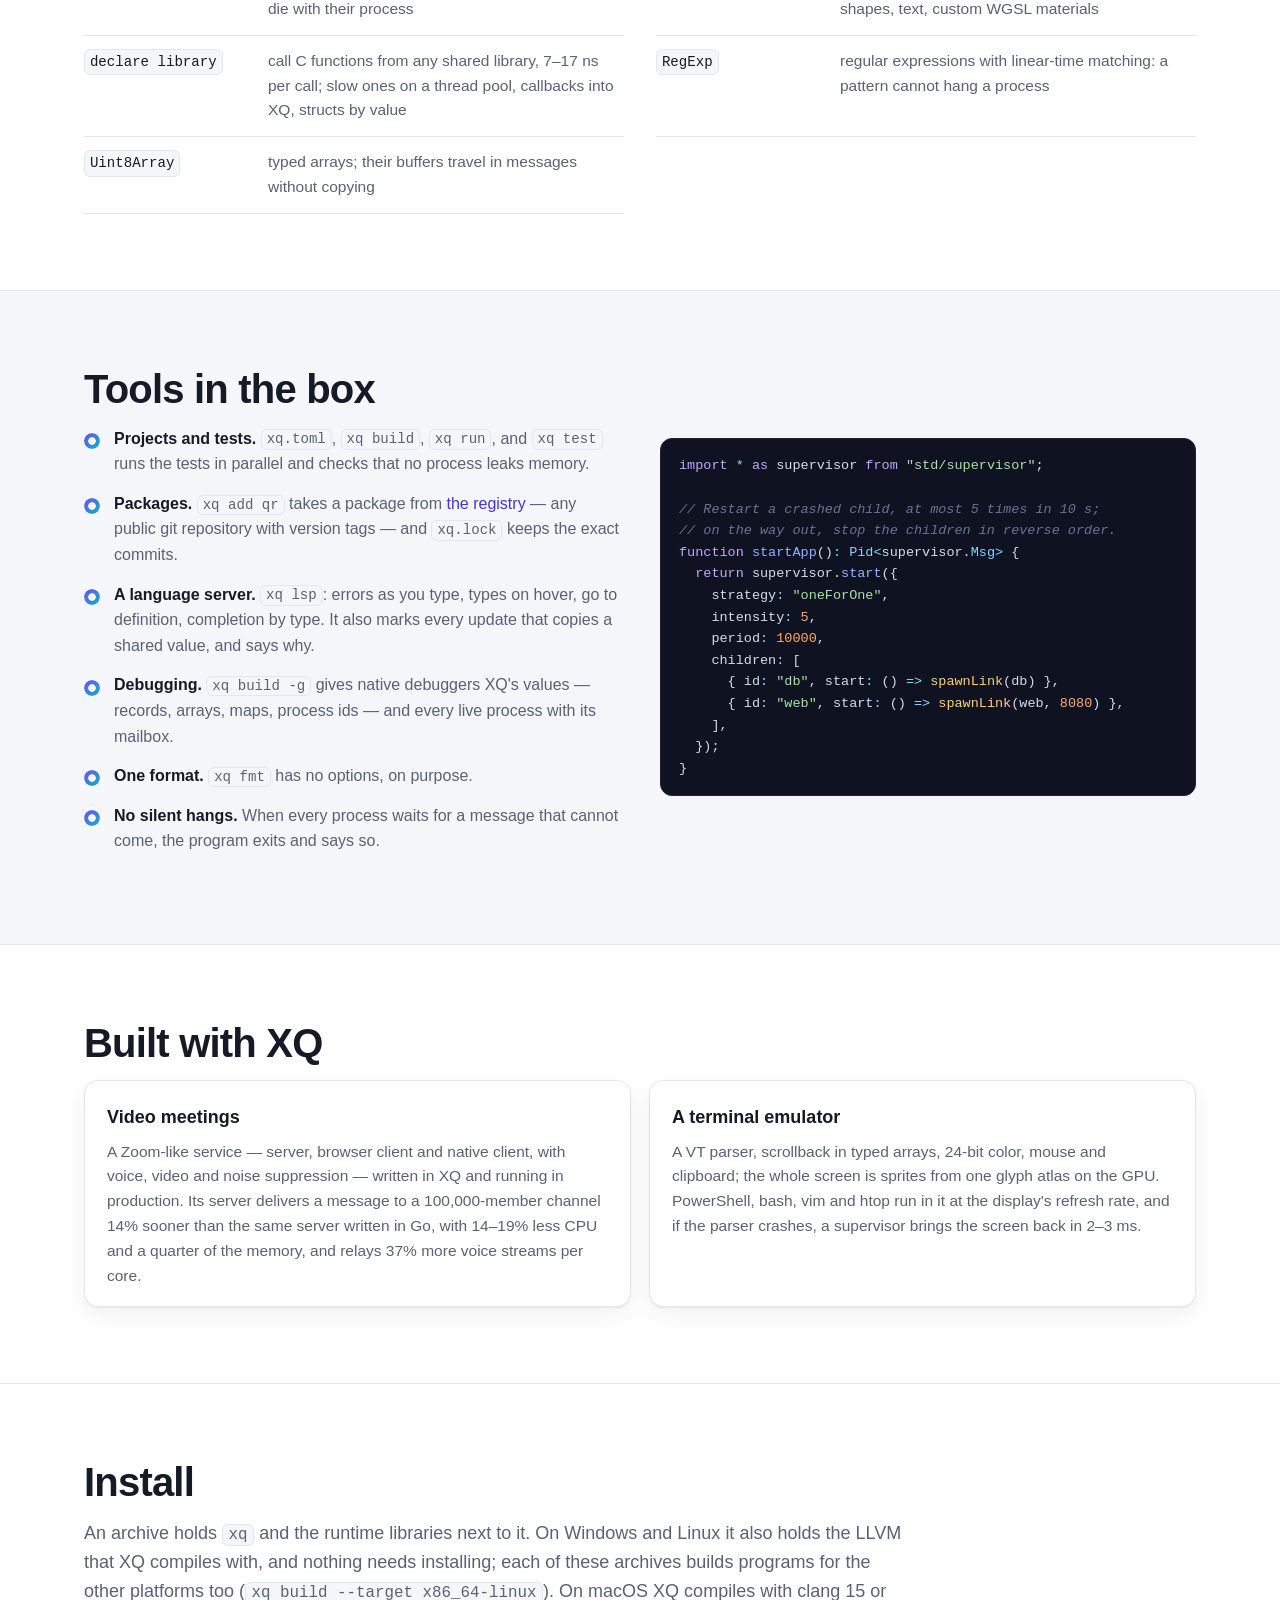
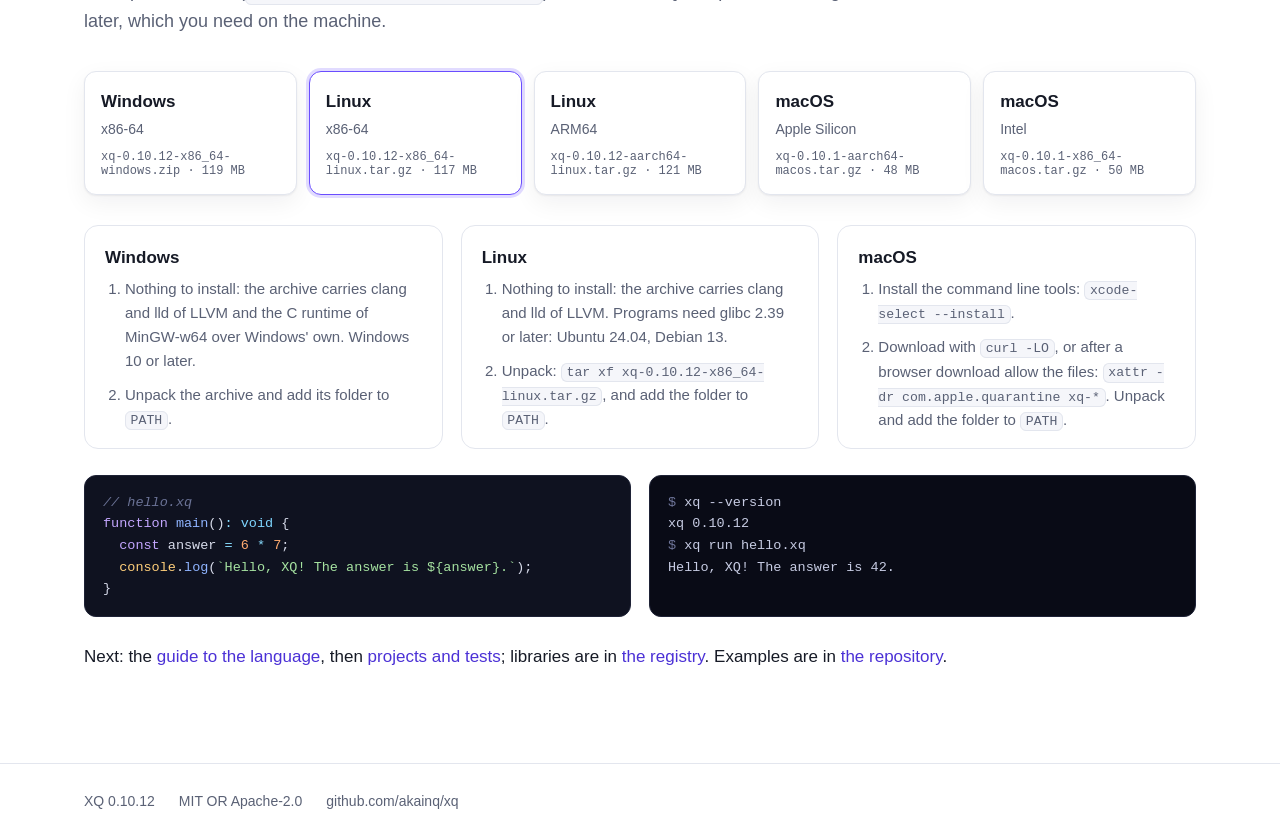
==== commit 7f69bb7e: "XQ 0.10.12: processes on other nodes" ====
--- a/docs/index.html
+++ b/docs/index.html
@@ -29,14 +29,14 @@
 <section class="hero">
   <div class="wrap hero-grid">
     <div class="hero-text">
-      <p class="eyebrow">XQ 0.10.11 · Windows · Linux · macOS</p>
+      <p class="eyebrow">XQ 0.10.12 · Windows · Linux · macOS</p>
       <h1>Immutable values,<br>isolated processes,<br><span class="grad">native code.</span></h1>
       <p class="lede">XQ is a compiled language for concurrent programs. Lightweight processes, each with a heap of
         its own, talk through typed messages, on one machine or across several; a crash stays inside its process, and
         supervisors restart it. Programs compile to native code through LLVM, with no garbage collector, no virtual
         machine and no memory leaks.</p>
       <div class="cta">
-        <a class="btn primary" href="#install">Install XQ 0.10.11</a>
+        <a class="btn primary" href="#install">Install XQ 0.10.12</a>
         <a class="btn" href="guide.html">Read the guide</a>
       </div>
     </div>
@@ -180,7 +180,7 @@
       <li><code>JSON.parse&lt;T&gt;</code><span>parses text straight into compiled values of the type, checking it on the way</span></li>
       <li><code>Binary</code><span>compact binary messages from types, encoders and decoders made by the compiler</span></li>
       <li><code>std/supervisor</code><span>restart strategies, restart limits, supervision trees</span></li>
-      <li><code>std/node</code><span>processes on several machines, as in Erlang: <code>send</code>, <code>call</code>, links and monitors across nodes, messages checked against the receiver's type</span></li>
+      <li><code>std/node</code><span>processes on several machines, as in Erlang: <code>send</code>, <code>call</code>, <code>node.spawn</code>, links and monitors across nodes, messages checked against the receiver's type</span></li>
       <li><code>std/exec</code><span>run programs with pipes or a pseudoterminal; they die with their process</span></li>
       <li><code>std/gpu</code><span>windows and 2D graphics on Vulkan: sprites, shapes, text, custom WGSL materials</span></li>
       <li><code>declare library</code><span>call C functions from any shared library, 7–17 ns per call; slow ones on a thread pool, callbacks into XQ, structs by value</span></li>
@@ -255,9 +255,9 @@
       for the other platforms too (<code>xq build --target x86_64-linux</code>). On macOS XQ compiles with clang 15 or
       later, which you need on the machine.</p>
     <div class="downloads">
-<a class="dl" href="https://github.com/akainq/xq/releases/download/v0.10.11/xq-0.10.11-x86_64-windows.zip" data-os="windows"><span class="os">Windows</span><span class="arch">x86-64</span><span class="file">xq-0.10.11-x86_64-windows.zip · 119 MB</span></a>
-<a class="dl" href="https://github.com/akainq/xq/releases/download/v0.10.11/xq-0.10.11-x86_64-linux.tar.gz" data-os="linux"><span class="os">Linux</span><span class="arch">x86-64</span><span class="file">xq-0.10.11-x86_64-linux.tar.gz · 117 MB</span></a>
-<a class="dl" href="https://github.com/akainq/xq/releases/download/v0.10.11/xq-0.10.11-aarch64-linux.tar.gz" data-os="linux-arm"><span class="os">Linux</span><span class="arch">ARM64</span><span class="file">xq-0.10.11-aarch64-linux.tar.gz · 120 MB</span></a>
+<a class="dl" href="https://github.com/akainq/xq/releases/download/v0.10.12/xq-0.10.12-x86_64-windows.zip" data-os="windows"><span class="os">Windows</span><span class="arch">x86-64</span><span class="file">xq-0.10.12-x86_64-windows.zip · 119 MB</span></a>
+<a class="dl" href="https://github.com/akainq/xq/releases/download/v0.10.12/xq-0.10.12-x86_64-linux.tar.gz" data-os="linux"><span class="os">Linux</span><span class="arch">x86-64</span><span class="file">xq-0.10.12-x86_64-linux.tar.gz · 117 MB</span></a>
+<a class="dl" href="https://github.com/akainq/xq/releases/download/v0.10.12/xq-0.10.12-aarch64-linux.tar.gz" data-os="linux-arm"><span class="os">Linux</span><span class="arch">ARM64</span><span class="file">xq-0.10.12-aarch64-linux.tar.gz · 121 MB</span></a>
 <a class="dl" href="https://github.com/akainq/xq/releases/download/v0.10.1/xq-0.10.1-aarch64-macos.tar.gz" data-os="macos"><span class="os">macOS</span><span class="arch">Apple Silicon</span><span class="file">xq-0.10.1-aarch64-macos.tar.gz · 48 MB</span></a>
 <a class="dl" href="https://github.com/akainq/xq/releases/download/v0.10.1/xq-0.10.1-x86_64-macos.tar.gz" data-os="macos-intel"><span class="os">macOS</span><span class="arch">Intel</span><span class="file">xq-0.10.1-x86_64-macos.tar.gz · 50 MB</span></a>
     </div>
@@ -275,7 +275,7 @@
         <ol>
           <li>Nothing to install: the archive carries clang and lld of LLVM. Programs need glibc 2.39 or later:
             Ubuntu 24.04, Debian 13.</li>
-          <li>Unpack: <code>tar xf xq-0.10.11-x86_64-linux.tar.gz</code>, and add the folder to <code>PATH</code>.</li>
+          <li>Unpack: <code>tar xf xq-0.10.12-x86_64-linux.tar.gz</code>, and add the folder to <code>PATH</code>.</li>
         </ol>
       </div>
       <div class="step" data-os="macos">
@@ -294,7 +294,7 @@
   <span class="bi">console</span>.<span class="fn">log</span>(<span class="str">`Hello, XQ! The answer is ${answer}.`</span>);
 }</code></pre>
       <pre class="term"><span class="prompt">$</span> xq --version
-xq 0.10.11
+xq 0.10.12
 <span class="prompt">$</span> xq run hello.xq
 Hello, XQ! The answer is 42.</pre>
     </div>
@@ -306,7 +306,7 @@
 
 <footer class="bottom">
   <div class="wrap">
-    <span>XQ 0.10.11</span>
+    <span>XQ 0.10.12</span>
     <span>MIT OR Apache-2.0</span>
     <a href="https://github.com/akainq/xq">github.com/akainq/xq</a>
   </div>
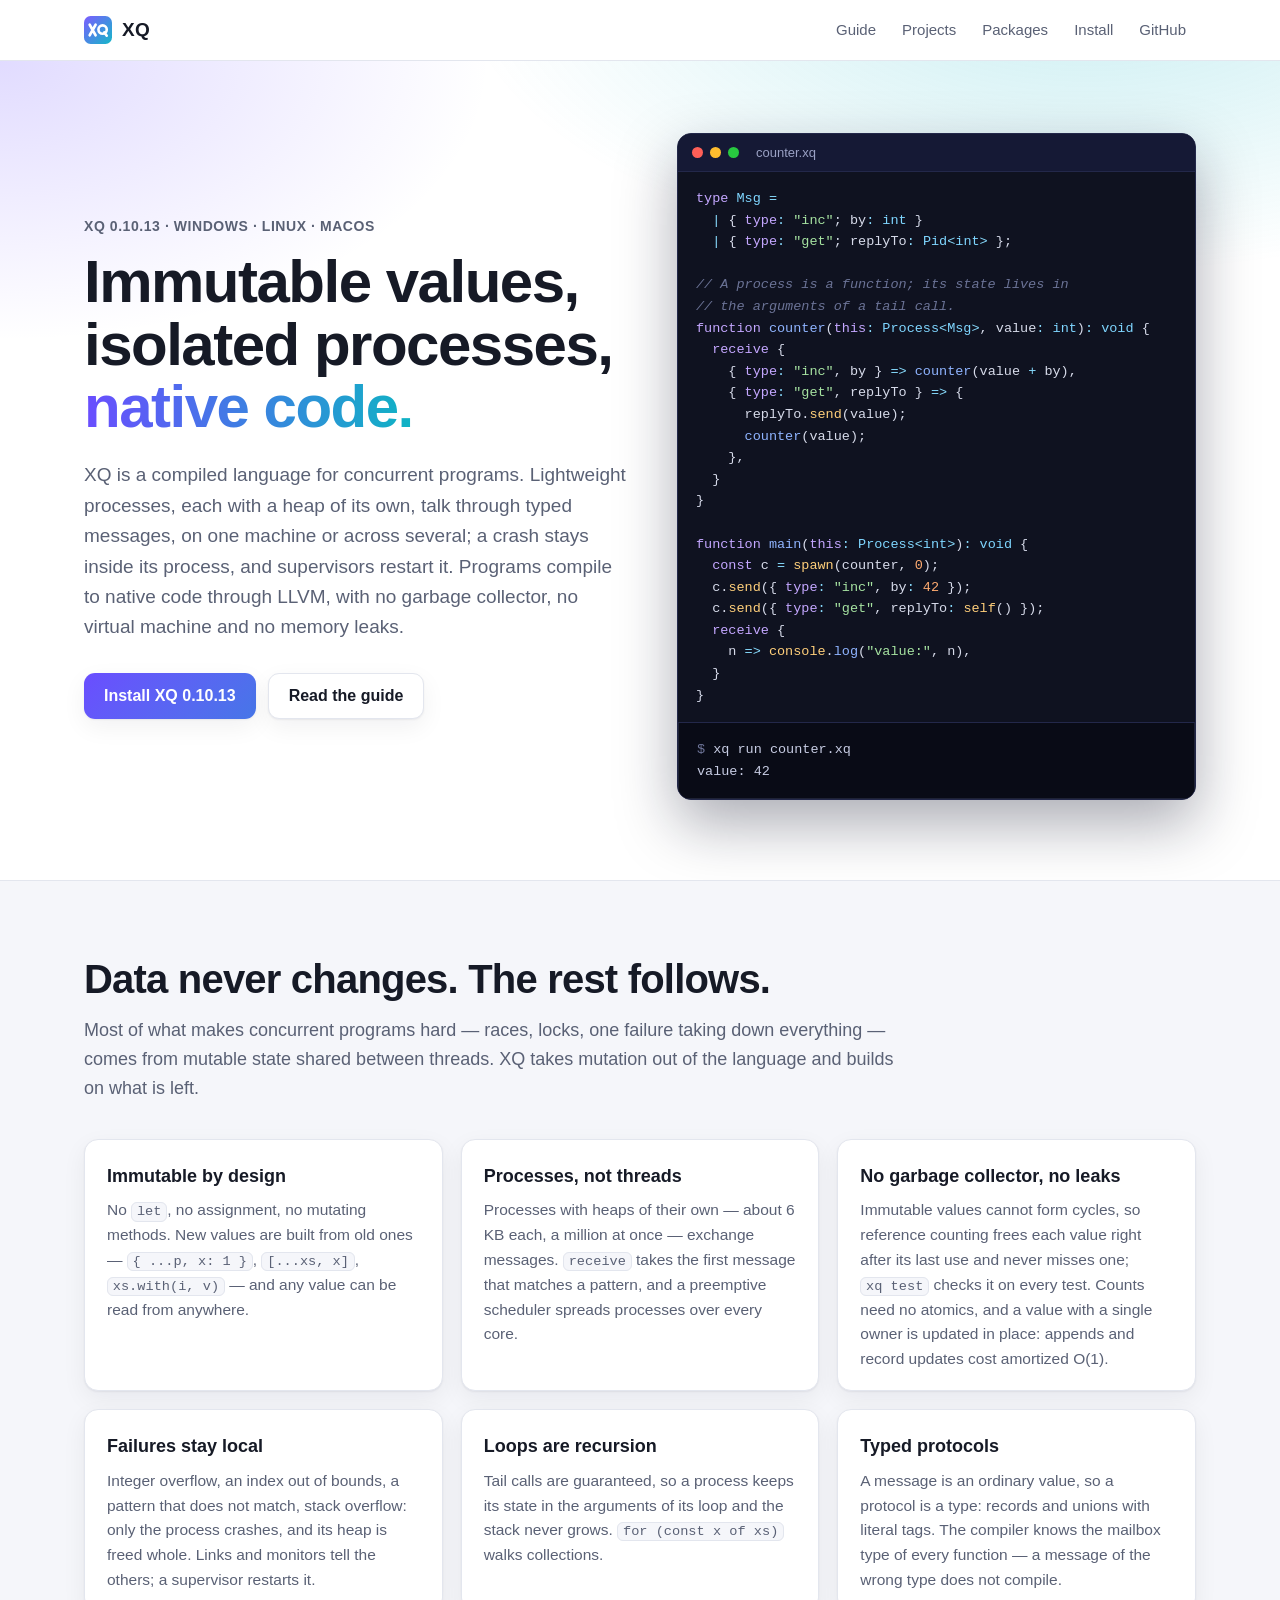
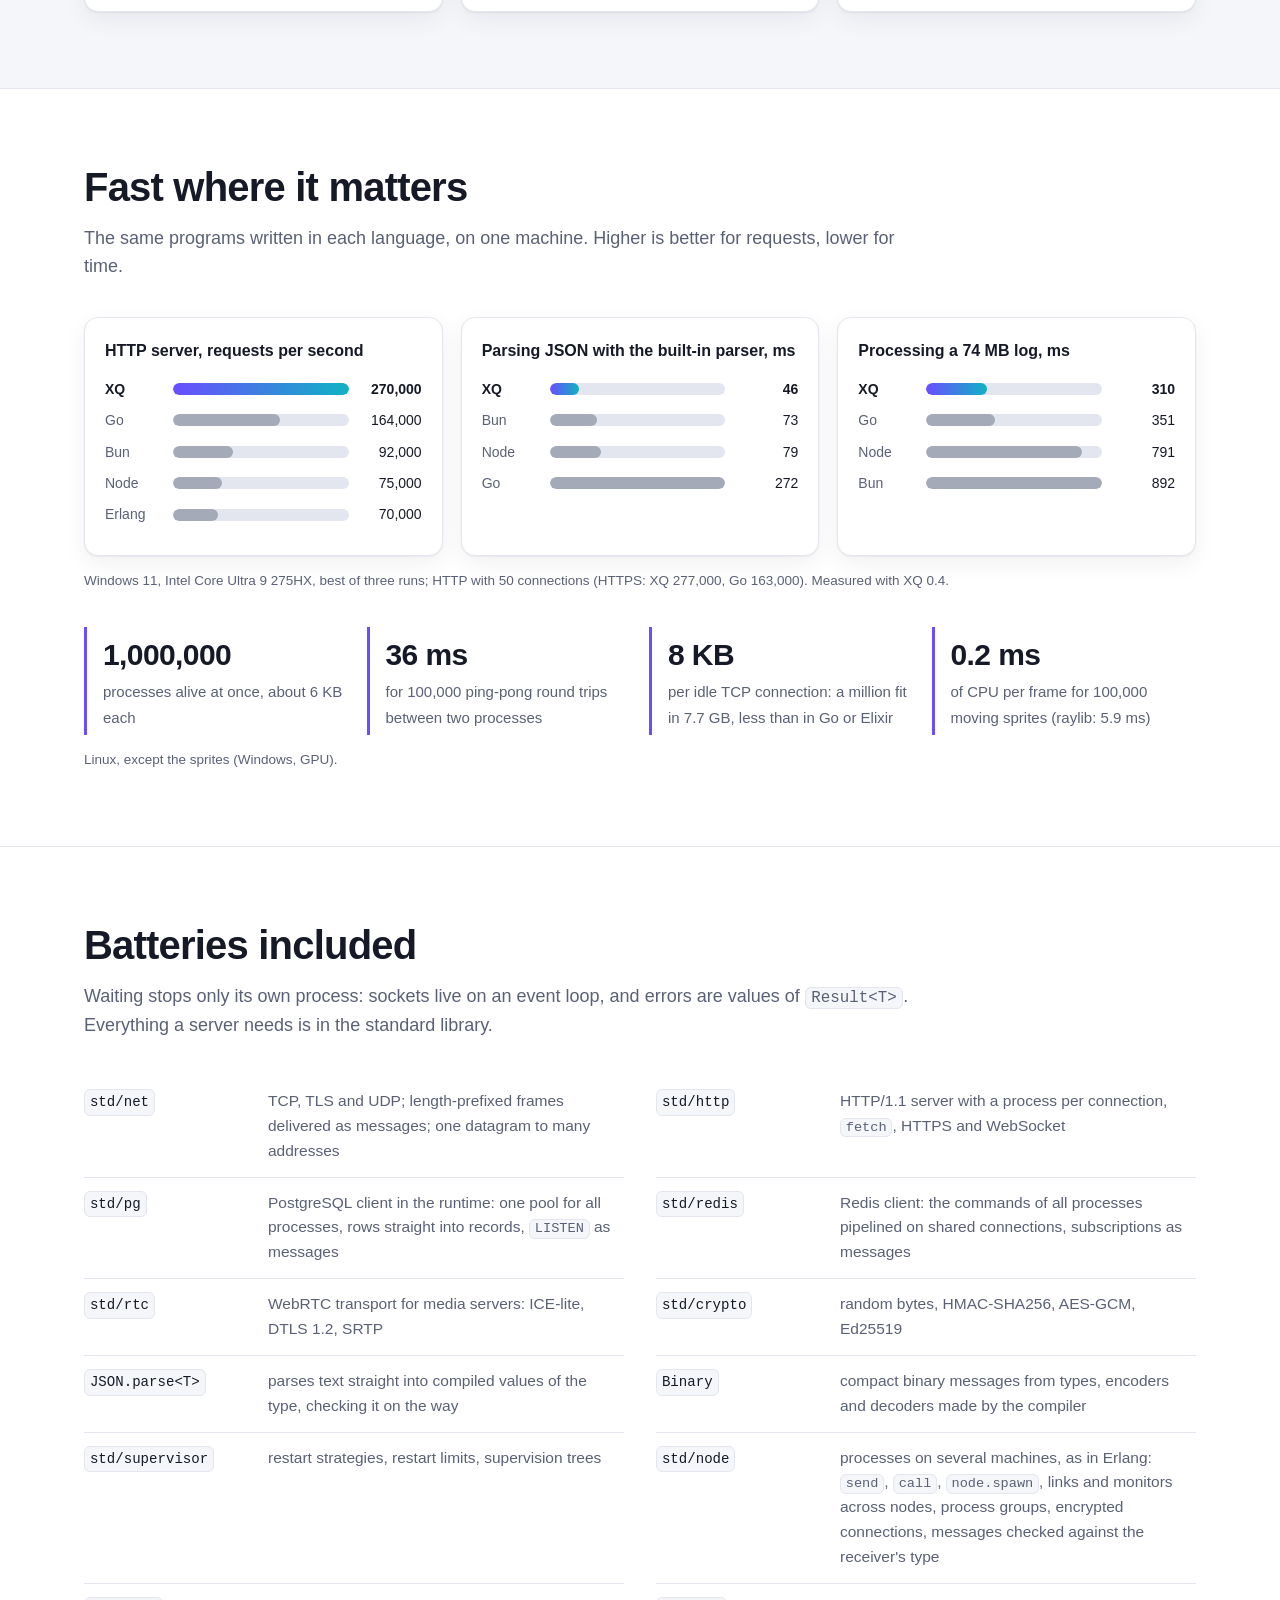
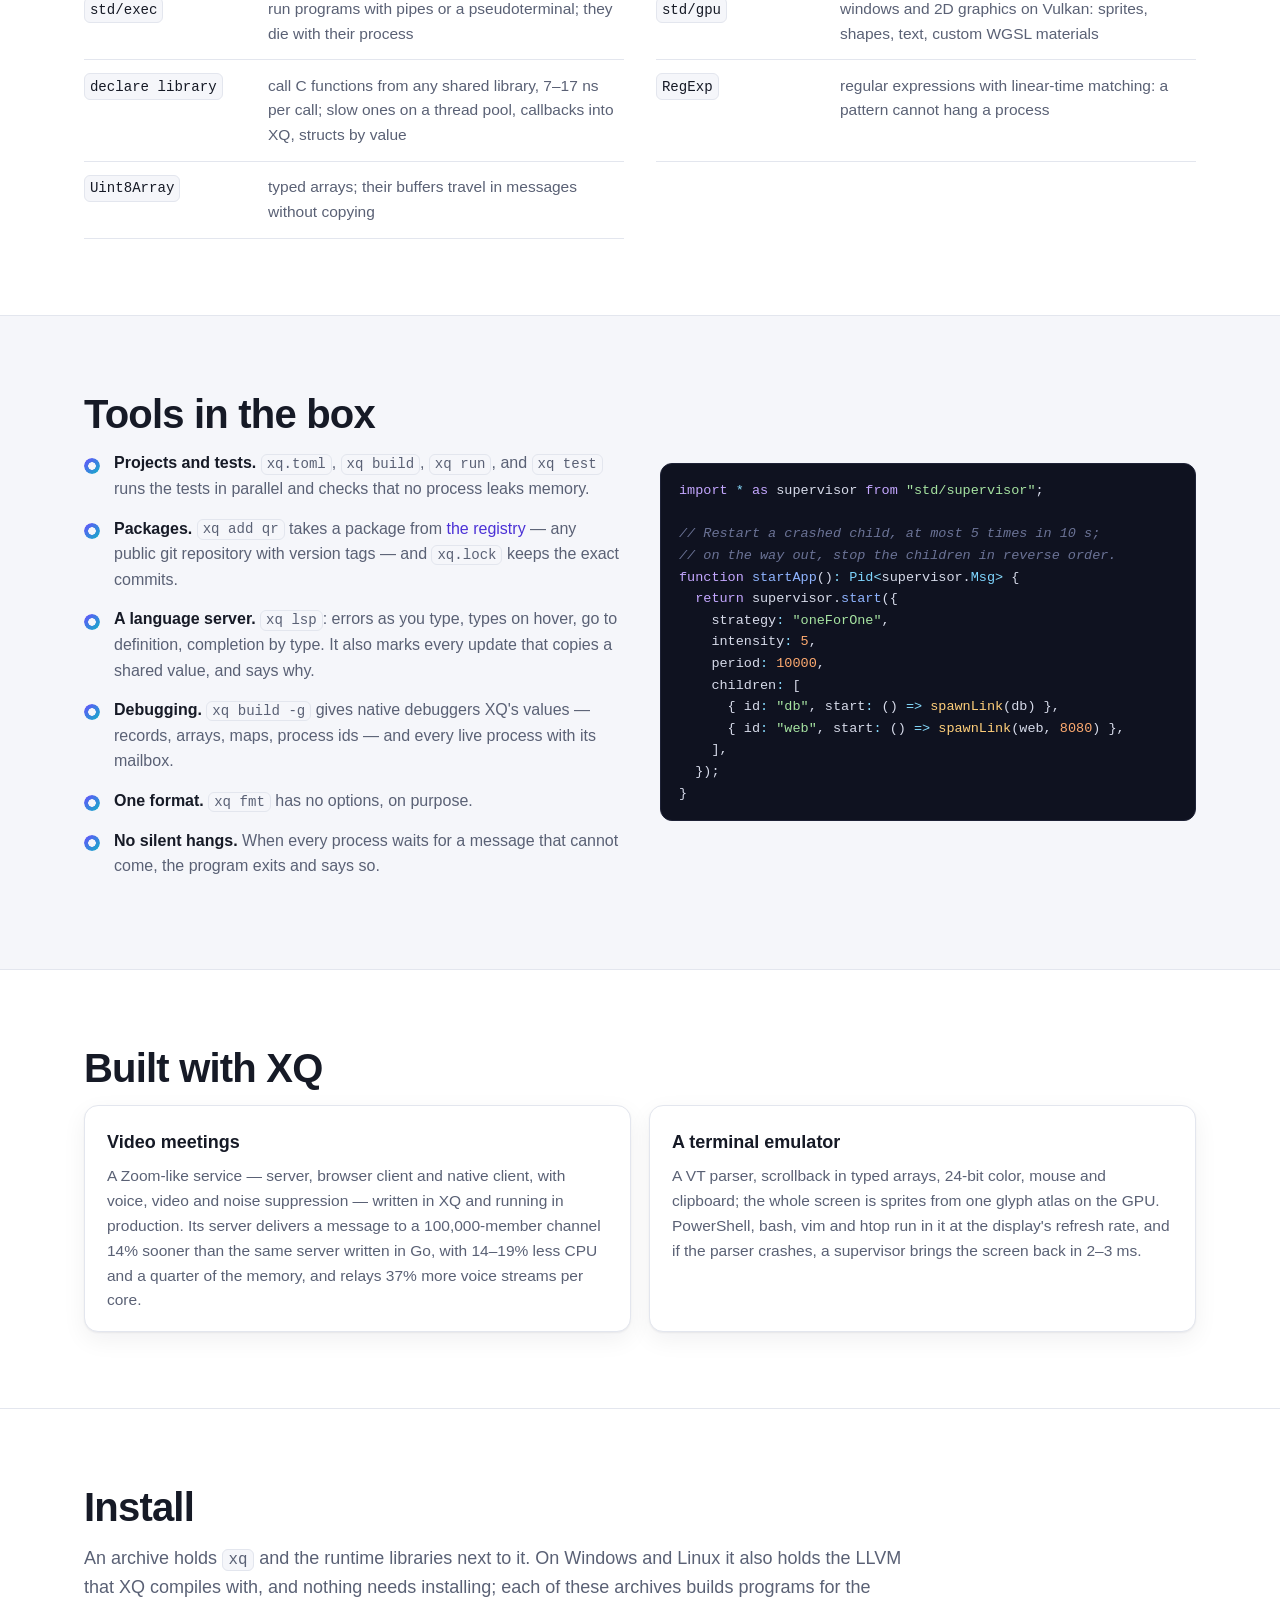
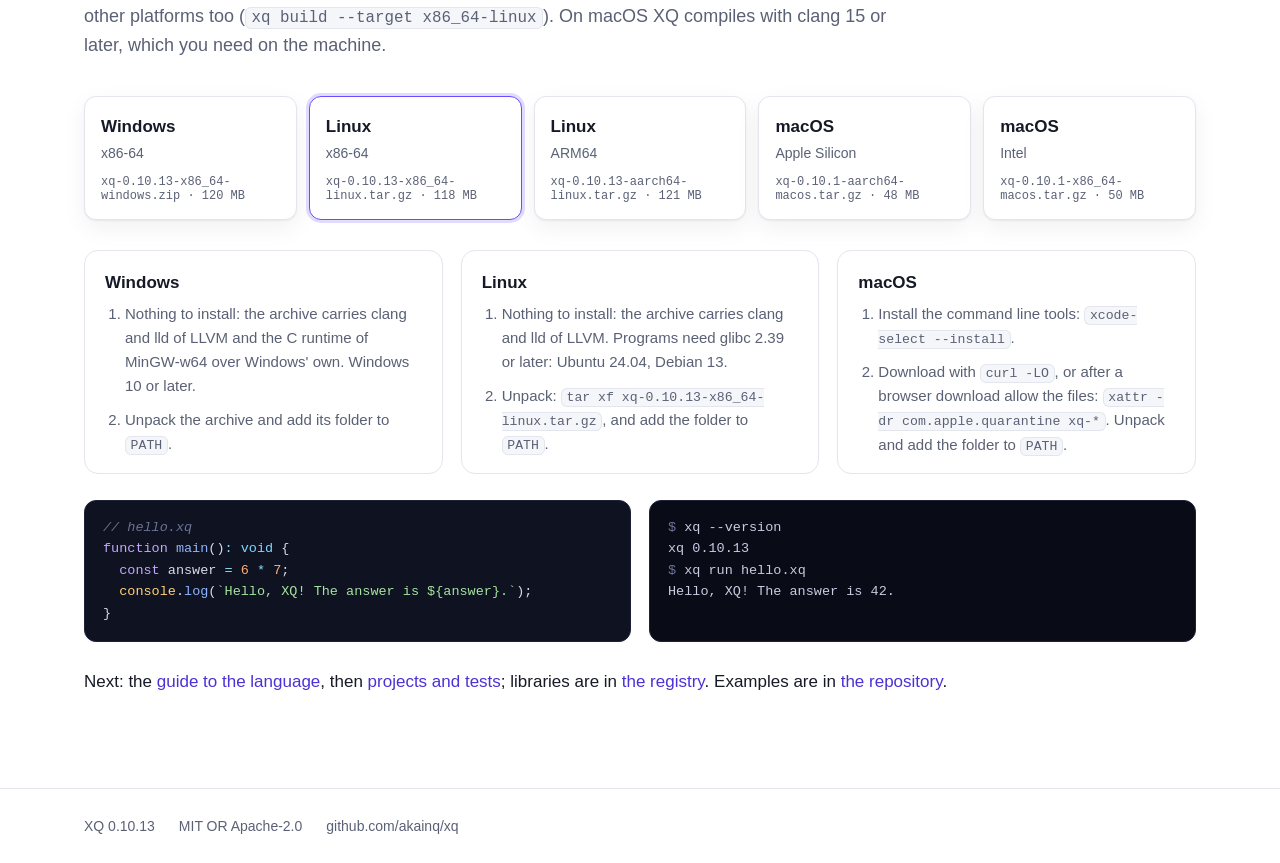
==== commit b8076872: "XQ 0.10.13: a cluster of nodes" ====
--- a/docs/index.html
+++ b/docs/index.html
@@ -29,14 +29,14 @@
 <section class="hero">
   <div class="wrap hero-grid">
     <div class="hero-text">
-      <p class="eyebrow">XQ 0.10.12 · Windows · Linux · macOS</p>
+      <p class="eyebrow">XQ 0.10.13 · Windows · Linux · macOS</p>
       <h1>Immutable values,<br>isolated processes,<br><span class="grad">native code.</span></h1>
       <p class="lede">XQ is a compiled language for concurrent programs. Lightweight processes, each with a heap of
         its own, talk through typed messages, on one machine or across several; a crash stays inside its process, and
         supervisors restart it. Programs compile to native code through LLVM, with no garbage collector, no virtual
         machine and no memory leaks.</p>
       <div class="cta">
-        <a class="btn primary" href="#install">Install XQ 0.10.12</a>
+        <a class="btn primary" href="#install">Install XQ 0.10.13</a>
         <a class="btn" href="guide.html">Read the guide</a>
       </div>
     </div>
@@ -180,7 +180,7 @@
       <li><code>JSON.parse&lt;T&gt;</code><span>parses text straight into compiled values of the type, checking it on the way</span></li>
       <li><code>Binary</code><span>compact binary messages from types, encoders and decoders made by the compiler</span></li>
       <li><code>std/supervisor</code><span>restart strategies, restart limits, supervision trees</span></li>
-      <li><code>std/node</code><span>processes on several machines, as in Erlang: <code>send</code>, <code>call</code>, <code>node.spawn</code>, links and monitors across nodes, messages checked against the receiver's type</span></li>
+      <li><code>std/node</code><span>processes on several machines, as in Erlang: <code>send</code>, <code>call</code>, <code>node.spawn</code>, links and monitors across nodes, process groups, encrypted connections, messages checked against the receiver's type</span></li>
       <li><code>std/exec</code><span>run programs with pipes or a pseudoterminal; they die with their process</span></li>
       <li><code>std/gpu</code><span>windows and 2D graphics on Vulkan: sprites, shapes, text, custom WGSL materials</span></li>
       <li><code>declare library</code><span>call C functions from any shared library, 7–17 ns per call; slow ones on a thread pool, callbacks into XQ, structs by value</span></li>
@@ -255,9 +255,9 @@
       for the other platforms too (<code>xq build --target x86_64-linux</code>). On macOS XQ compiles with clang 15 or
       later, which you need on the machine.</p>
     <div class="downloads">
-<a class="dl" href="https://github.com/akainq/xq/releases/download/v0.10.12/xq-0.10.12-x86_64-windows.zip" data-os="windows"><span class="os">Windows</span><span class="arch">x86-64</span><span class="file">xq-0.10.12-x86_64-windows.zip · 119 MB</span></a>
-<a class="dl" href="https://github.com/akainq/xq/releases/download/v0.10.12/xq-0.10.12-x86_64-linux.tar.gz" data-os="linux"><span class="os">Linux</span><span class="arch">x86-64</span><span class="file">xq-0.10.12-x86_64-linux.tar.gz · 117 MB</span></a>
-<a class="dl" href="https://github.com/akainq/xq/releases/download/v0.10.12/xq-0.10.12-aarch64-linux.tar.gz" data-os="linux-arm"><span class="os">Linux</span><span class="arch">ARM64</span><span class="file">xq-0.10.12-aarch64-linux.tar.gz · 121 MB</span></a>
+<a class="dl" href="https://github.com/akainq/xq/releases/download/v0.10.13/xq-0.10.13-x86_64-windows.zip" data-os="windows"><span class="os">Windows</span><span class="arch">x86-64</span><span class="file">xq-0.10.13-x86_64-windows.zip · 120 MB</span></a>
+<a class="dl" href="https://github.com/akainq/xq/releases/download/v0.10.13/xq-0.10.13-x86_64-linux.tar.gz" data-os="linux"><span class="os">Linux</span><span class="arch">x86-64</span><span class="file">xq-0.10.13-x86_64-linux.tar.gz · 118 MB</span></a>
+<a class="dl" href="https://github.com/akainq/xq/releases/download/v0.10.13/xq-0.10.13-aarch64-linux.tar.gz" data-os="linux-arm"><span class="os">Linux</span><span class="arch">ARM64</span><span class="file">xq-0.10.13-aarch64-linux.tar.gz · 121 MB</span></a>
 <a class="dl" href="https://github.com/akainq/xq/releases/download/v0.10.1/xq-0.10.1-aarch64-macos.tar.gz" data-os="macos"><span class="os">macOS</span><span class="arch">Apple Silicon</span><span class="file">xq-0.10.1-aarch64-macos.tar.gz · 48 MB</span></a>
 <a class="dl" href="https://github.com/akainq/xq/releases/download/v0.10.1/xq-0.10.1-x86_64-macos.tar.gz" data-os="macos-intel"><span class="os">macOS</span><span class="arch">Intel</span><span class="file">xq-0.10.1-x86_64-macos.tar.gz · 50 MB</span></a>
     </div>
@@ -275,7 +275,7 @@
         <ol>
           <li>Nothing to install: the archive carries clang and lld of LLVM. Programs need glibc 2.39 or later:
             Ubuntu 24.04, Debian 13.</li>
-          <li>Unpack: <code>tar xf xq-0.10.12-x86_64-linux.tar.gz</code>, and add the folder to <code>PATH</code>.</li>
+          <li>Unpack: <code>tar xf xq-0.10.13-x86_64-linux.tar.gz</code>, and add the folder to <code>PATH</code>.</li>
         </ol>
       </div>
       <div class="step" data-os="macos">
@@ -294,7 +294,7 @@
   <span class="bi">console</span>.<span class="fn">log</span>(<span class="str">`Hello, XQ! The answer is ${answer}.`</span>);
 }</code></pre>
       <pre class="term"><span class="prompt">$</span> xq --version
-xq 0.10.12
+xq 0.10.13
 <span class="prompt">$</span> xq run hello.xq
 Hello, XQ! The answer is 42.</pre>
     </div>
@@ -306,7 +306,7 @@
 
 <footer class="bottom">
   <div class="wrap">
-    <span>XQ 0.10.12</span>
+    <span>XQ 0.10.13</span>
     <span>MIT OR Apache-2.0</span>
     <a href="https://github.com/akainq/xq">github.com/akainq/xq</a>
   </div>
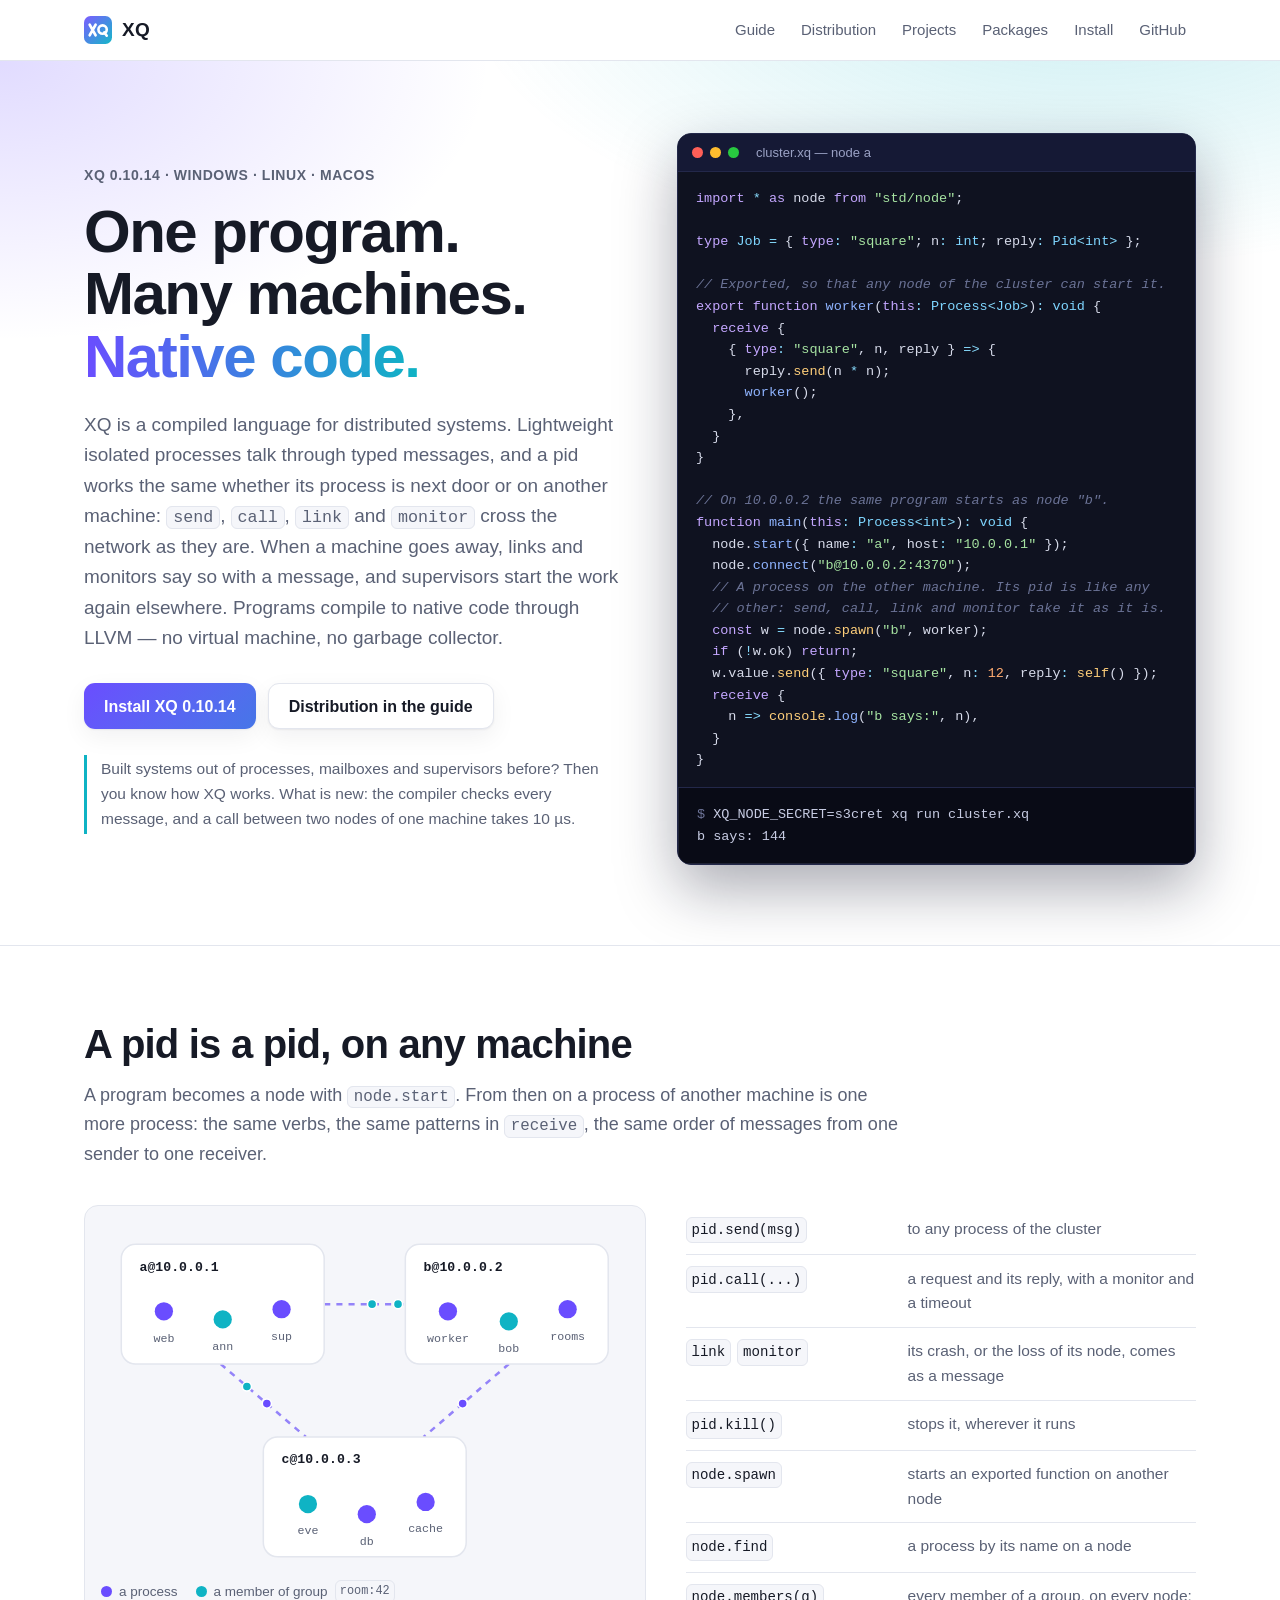
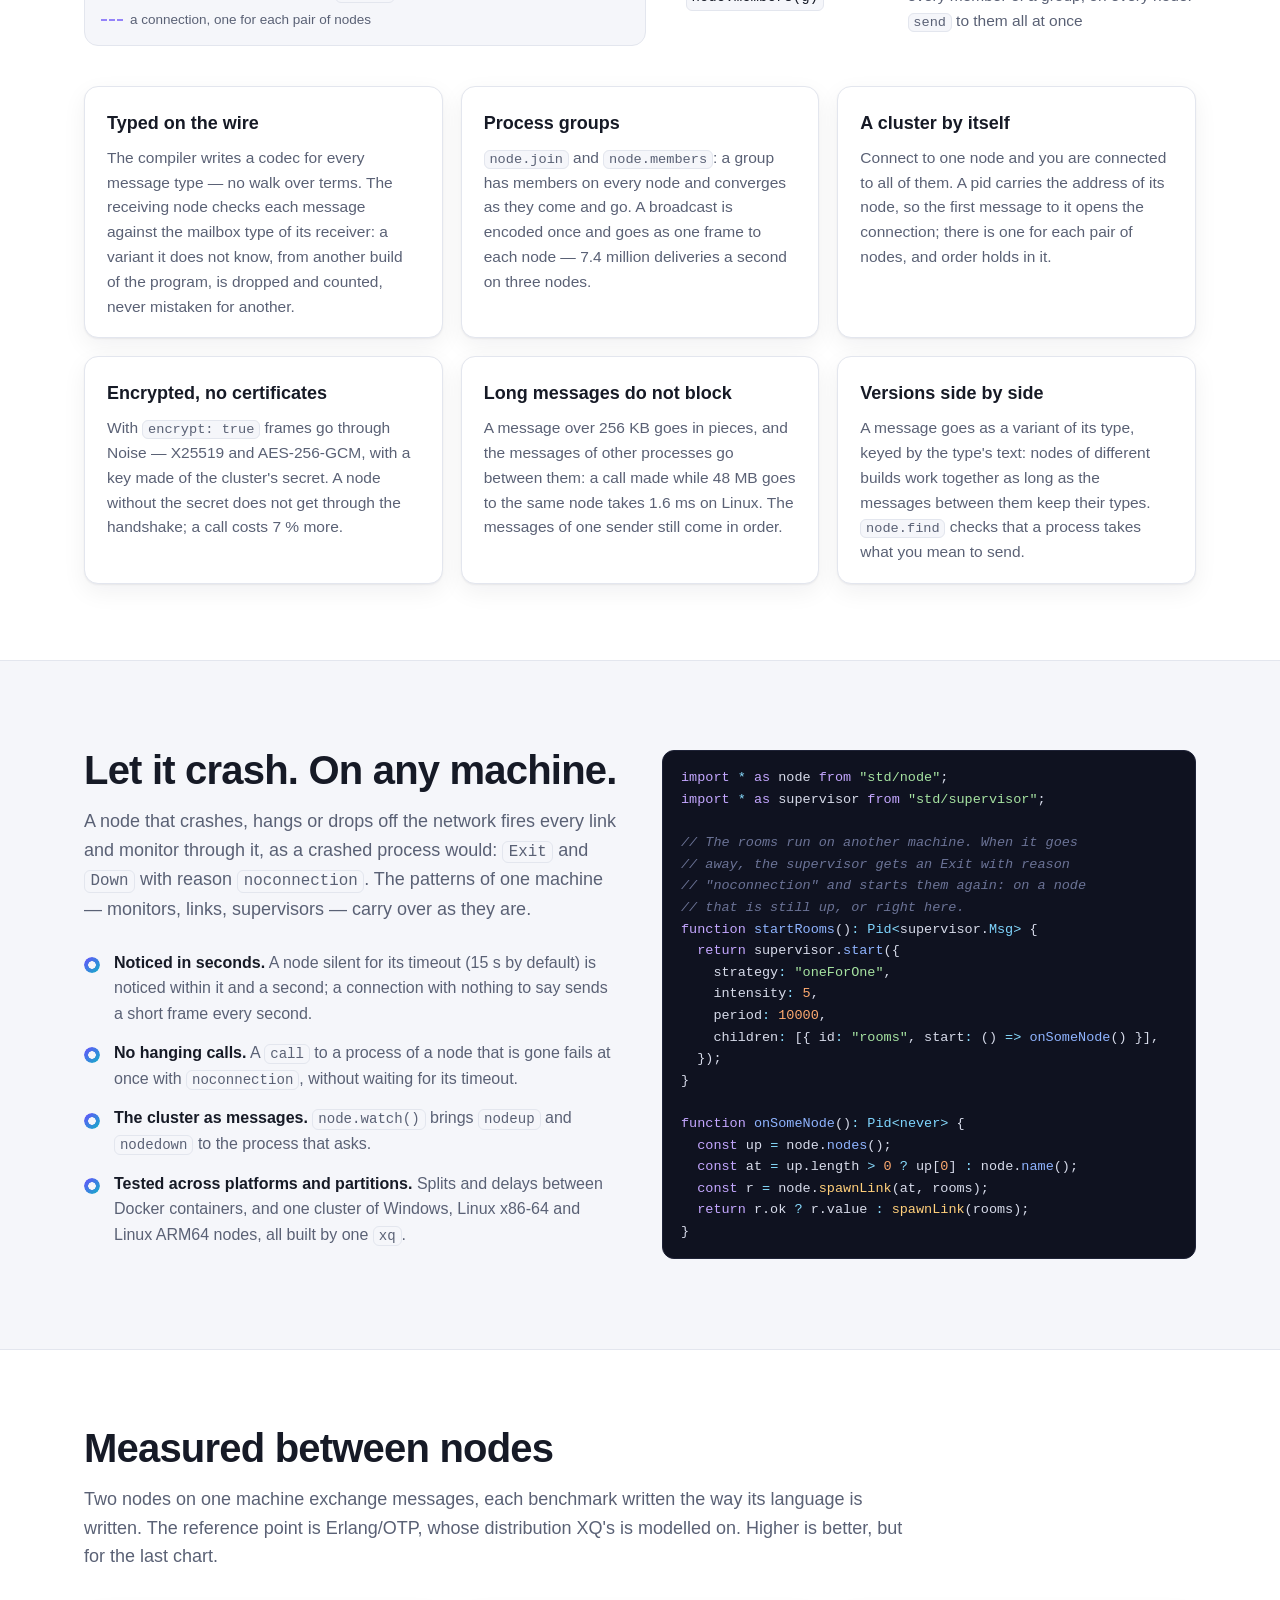
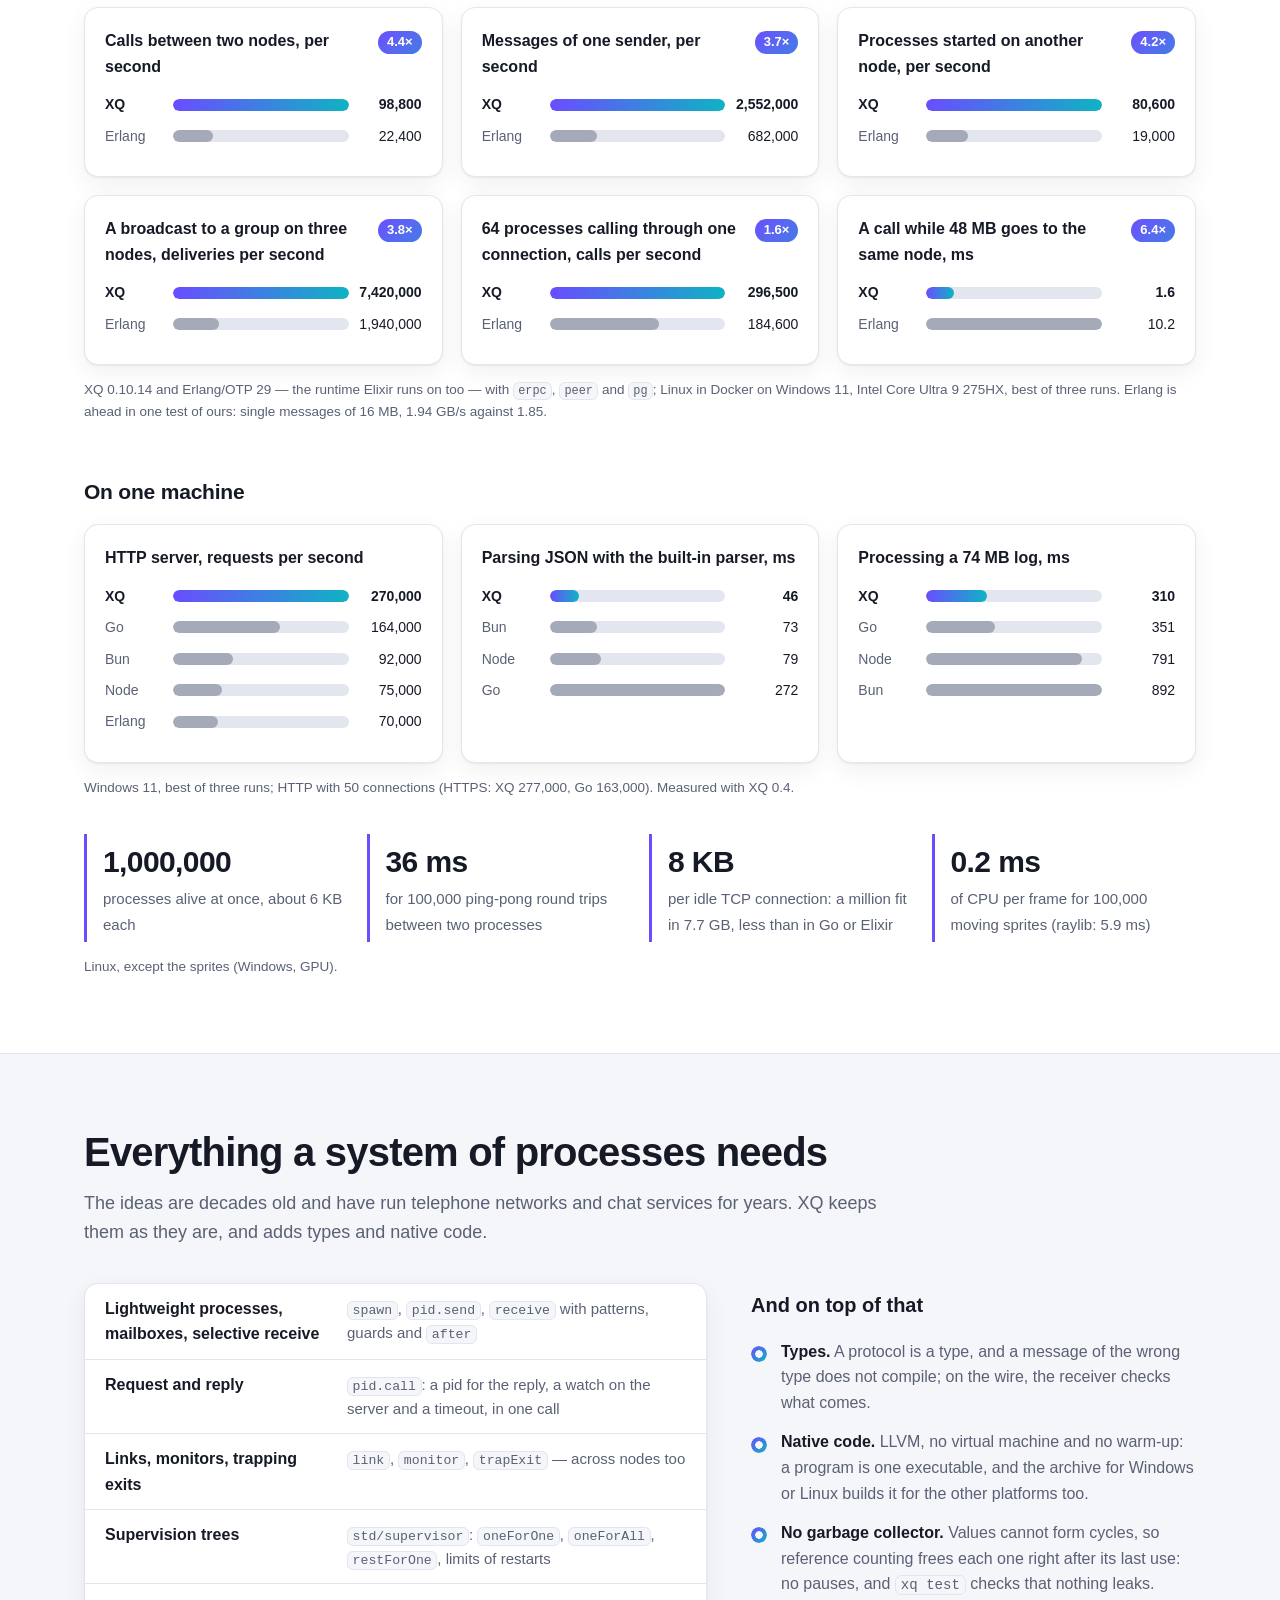
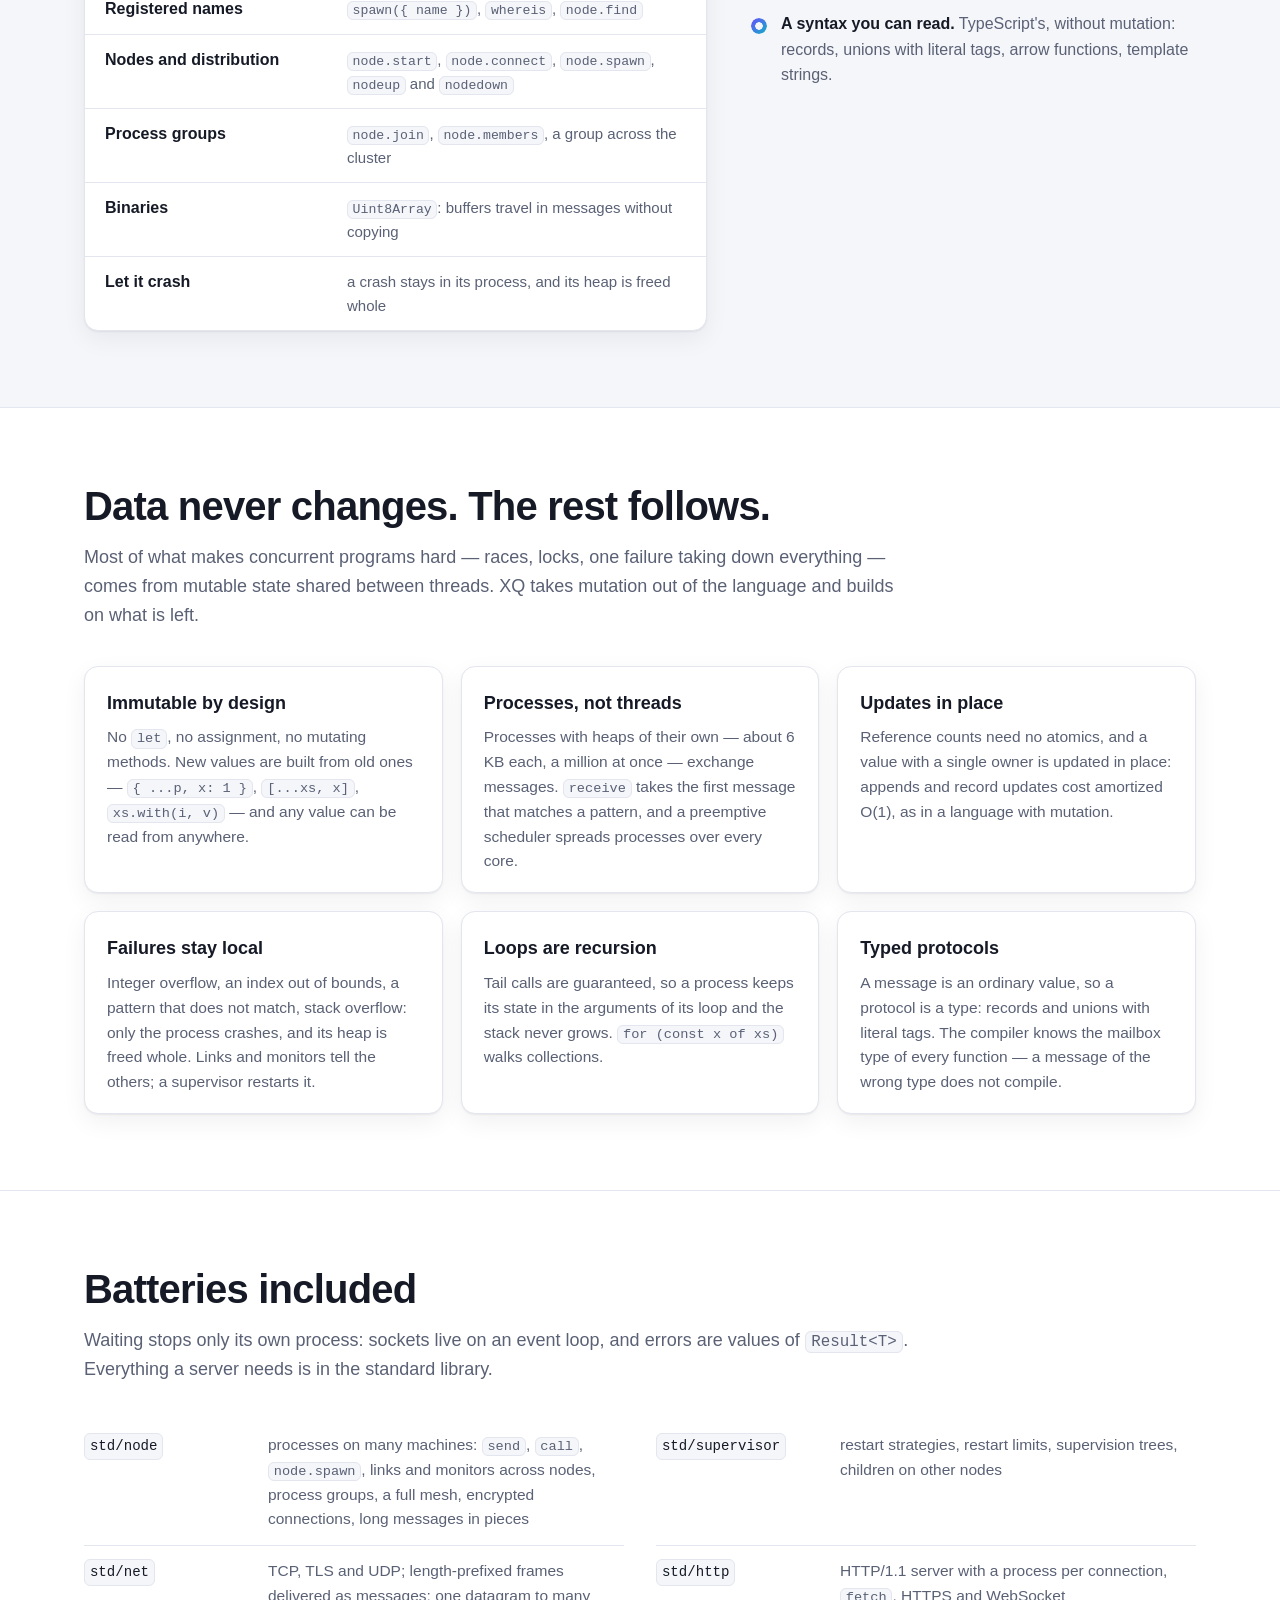
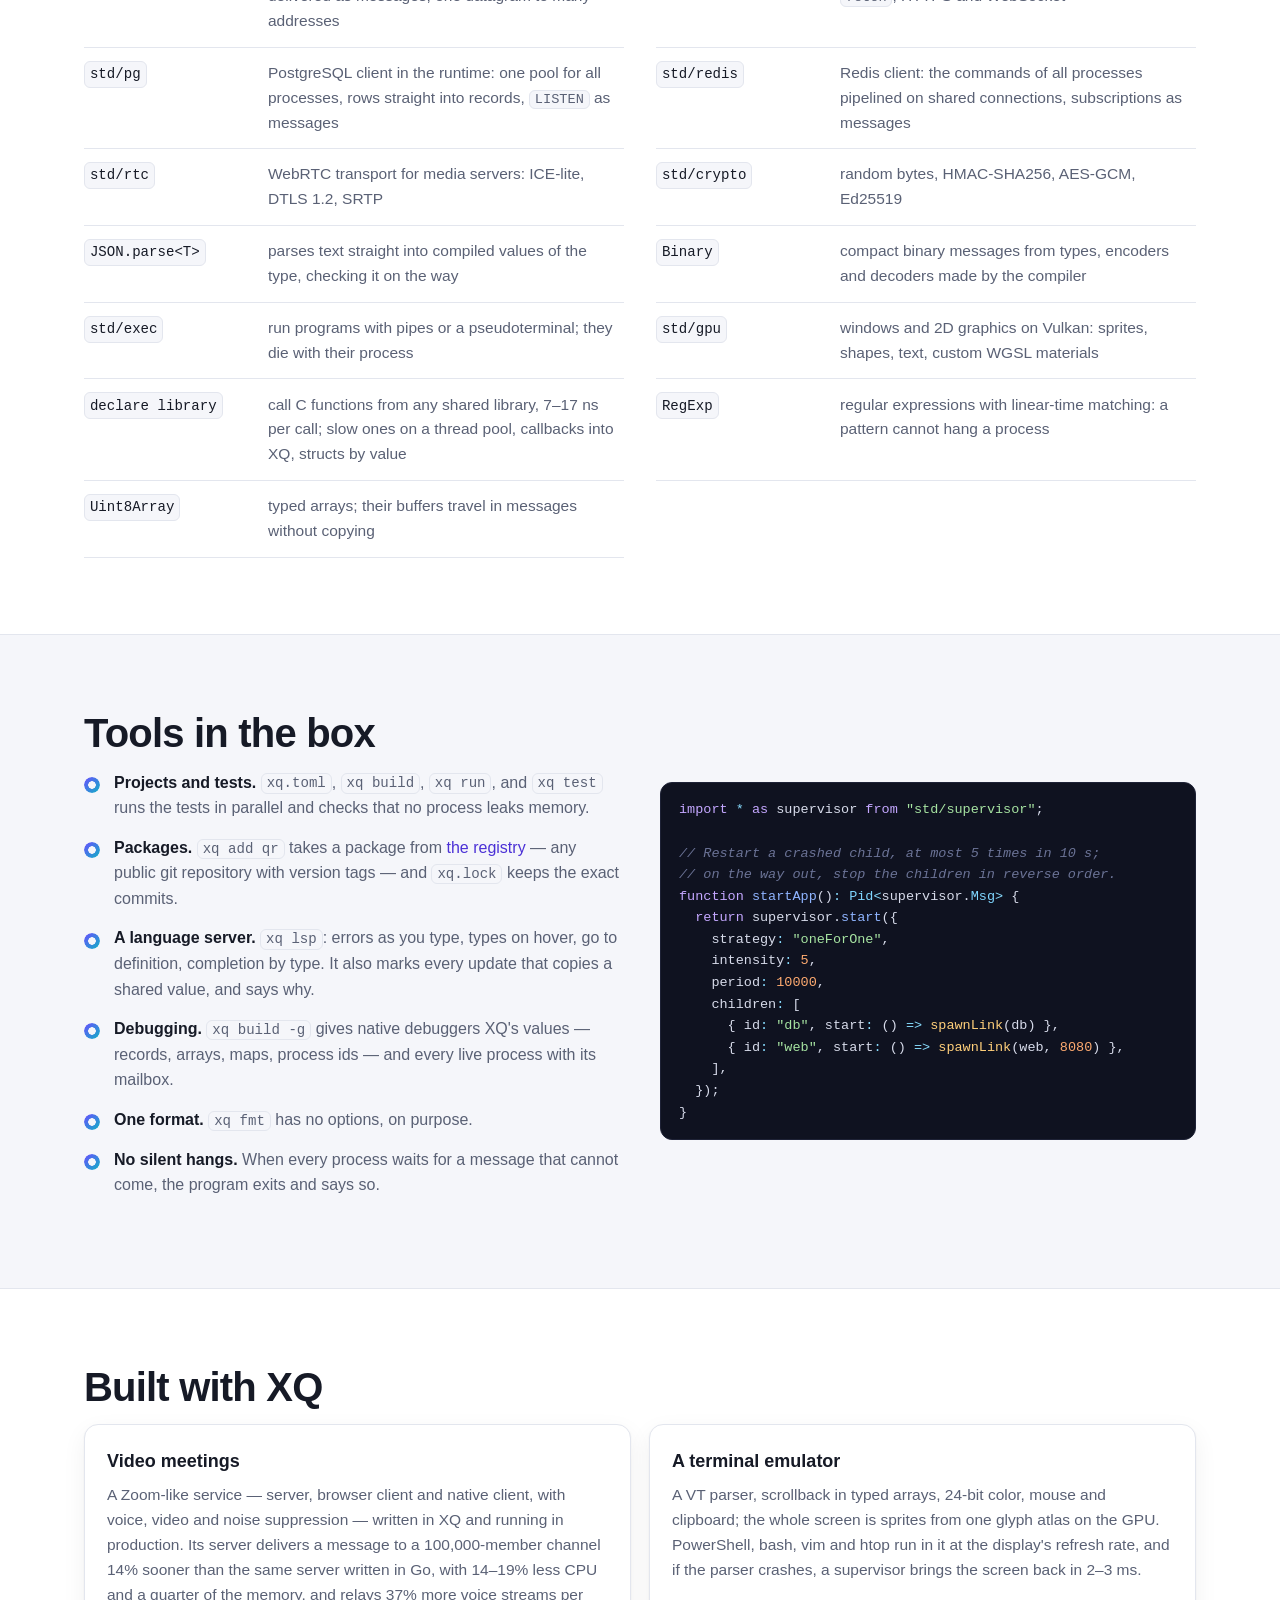
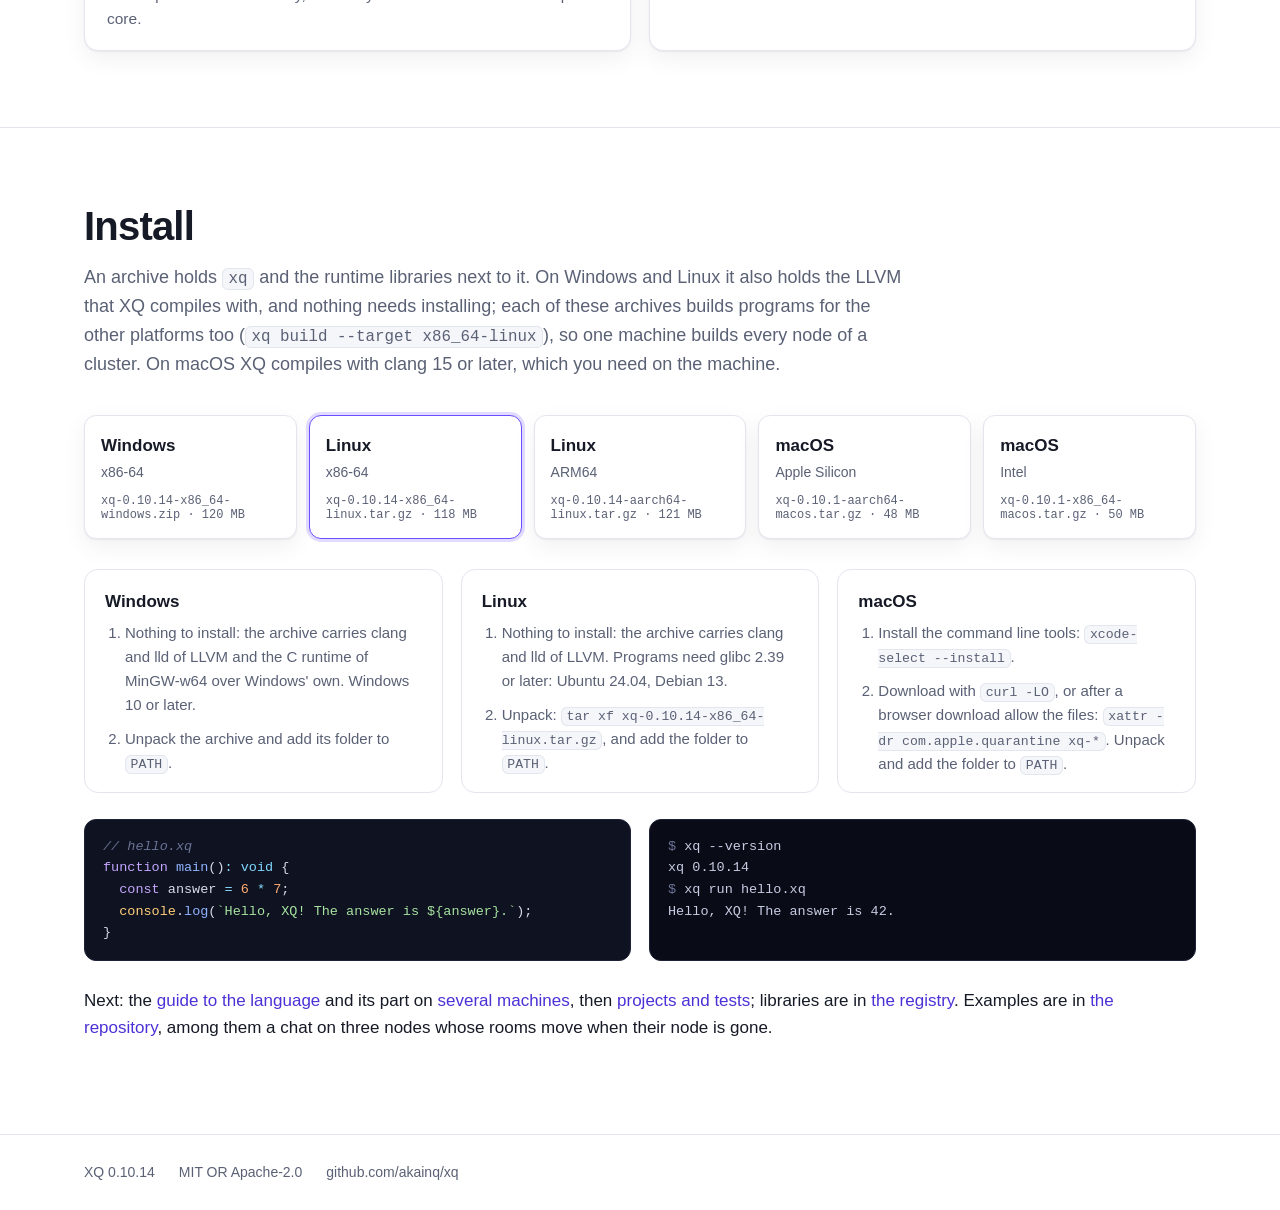
==== commit c0d0c717: "XQ 0.10.14: long messages in pieces; the site leads with distribution" ====
--- a/docs/index.html
+++ b/docs/index.html
@@ -3,10 +3,10 @@
 <head>
 <meta charset="utf-8">
 <meta name="viewport" content="width=device-width, initial-scale=1">
-<title>XQ — immutable values, isolated processes, native code</title>
-<meta name="description" content="XQ is a compiled language for concurrent programs: isolated lightweight processes with typed messages and supervisors, immutable values, native code through LLVM with no garbage collector and no memory leaks.">
-<meta property="og:title" content="The XQ programming language">
-<meta property="og:description" content="Immutable values, isolated processes, native code: a compiled language for concurrent programs, with typed messages, supervisors, no garbage collector and no memory leaks.">
+<title>XQ — processes on any machine, typed messages, native code</title>
+<meta name="description" content="XQ is a compiled language for distributed systems: lightweight isolated processes talk through typed messages on one machine or across a cluster, with links, monitors, supervisors and process groups, compiled to native code through LLVM with no garbage collector.">
+<meta property="og:title" content="The XQ programming language: processes on any machine, compiled">
+<meta property="og:description" content="A pid is a pid on any machine: send, call, link and monitor cross the network as they are, failures come as messages, and messages are typed. Native code through LLVM, no garbage collector.">
 <link rel="icon" href="assets/favicon.svg" type="image/svg+xml">
 <link rel="stylesheet" href="assets/style.css">
 <script src="assets/site.js" defer></script>
@@ -18,9 +18,10 @@
     <a class="brand" href="./"><img src="assets/logo.svg" alt="" width="28" height="28"><span>XQ</span></a>
     <nav>
       <a href="guide.html">Guide</a>
+      <a href="guide.html#several-machines-stdnode">Distribution</a>
       <a href="projects.html">Projects</a>
-      <a href="https://akainq.github.io/xq-packages/">Packages</a>
-      <a href="#install">Install</a>
+      <a class="wide" href="https://akainq.github.io/xq-packages/">Packages</a>
+      <a class="wide" href="#install">Install</a>
       <a href="https://github.com/akainq/xq">GitHub</a>
     </nav>
   </div>
@@ -29,46 +30,319 @@
 <section class="hero">
   <div class="wrap hero-grid">
     <div class="hero-text">
-      <p class="eyebrow">XQ 0.10.13 · Windows · Linux · macOS</p>
-      <h1>Immutable values,<br>isolated processes,<br><span class="grad">native code.</span></h1>
-      <p class="lede">XQ is a compiled language for concurrent programs. Lightweight processes, each with a heap of
-        its own, talk through typed messages, on one machine or across several; a crash stays inside its process, and
-        supervisors restart it. Programs compile to native code through LLVM, with no garbage collector, no virtual
-        machine and no memory leaks.</p>
+      <p class="eyebrow">XQ 0.10.14 · Windows · Linux · macOS</p>
+      <h1>One program.<br>Many machines.<br><span class="grad">Native code.</span></h1>
+      <p class="lede">XQ is a compiled language for distributed systems. Lightweight isolated processes talk through
+        typed messages, and a pid works the same whether its process is next door or on another machine:
+        <code>send</code>, <code>call</code>, <code>link</code> and <code>monitor</code> cross the network as they are.
+        When a machine goes away, links and monitors say so with a message, and supervisors start the work again
+        elsewhere. Programs compile to native code through LLVM — no virtual machine, no garbage collector.</p>
       <div class="cta">
-        <a class="btn primary" href="#install">Install XQ 0.10.13</a>
-        <a class="btn" href="guide.html">Read the guide</a>
-      </div>
+        <a class="btn primary" href="#install">Install XQ 0.10.14</a>
+        <a class="btn" href="guide.html#several-machines-stdnode">Distribution in the guide</a>
+      </div>
+      <p class="hint">Built systems out of processes, mailboxes and supervisors before? Then you know how XQ works.
+        What is new: the compiler checks every message, and a call between two nodes of one machine takes 10 µs.</p>
     </div>
     <div class="hero-code">
       <div class="window">
-        <div class="bar"><i></i><i></i><i></i><b>counter.xq</b></div>
-<pre class="code" data-lang="xq"><code><span class="kw">type</span> <span class="ty">Msg</span> <span class="op">=</span>
-  <span class="op">|</span> { <span class="kw">type</span><span class="op">:</span> <span class="str">"inc"</span>; by<span class="op">:</span> <span class="ty">int</span> }
-  <span class="op">|</span> { <span class="kw">type</span><span class="op">:</span> <span class="str">"get"</span>; replyTo<span class="op">:</span> <span class="ty">Pid</span><span class="op">&lt;</span><span class="ty">int</span><span class="op">&gt;</span> };
-
-<span class="com">// A process is a function; its state lives in</span>
-<span class="com">// the arguments of a tail call.</span>
-<span class="kw">function</span> <span class="fn">counter</span>(<span class="kw">this</span><span class="op">:</span> <span class="ty">Process</span><span class="op">&lt;</span><span class="ty">Msg</span><span class="op">&gt;</span>, value<span class="op">:</span> <span class="ty">int</span>)<span class="op">:</span> <span class="ty">void</span> {
+        <div class="bar"><i></i><i></i><i></i><b>cluster.xq — node a</b></div>
+<pre class="code" data-lang="xq"><code><span class="kw">import</span> <span class="op">*</span> <span class="kw">as</span> node <span class="kw">from</span> <span class="str">"std/node"</span>;
+
+<span class="kw">type</span> <span class="ty">Job</span> <span class="op">=</span> { <span class="kw">type</span><span class="op">:</span> <span class="str">"square"</span>; n<span class="op">:</span> <span class="ty">int</span>; reply<span class="op">:</span> <span class="ty">Pid</span><span class="op">&lt;</span><span class="ty">int</span><span class="op">&gt;</span> };
+
+<span class="com">// Exported, so that any node of the cluster can start it.</span>
+<span class="kw">export</span> <span class="kw">function</span> <span class="fn">worker</span>(<span class="kw">this</span><span class="op">:</span> <span class="ty">Process</span><span class="op">&lt;</span><span class="ty">Job</span><span class="op">&gt;</span>)<span class="op">:</span> <span class="ty">void</span> {
   <span class="kw">receive</span> {
-    { <span class="kw">type</span><span class="op">:</span> <span class="str">"inc"</span>, by } <span class="op">=&gt;</span> <span class="fn">counter</span>(value <span class="op">+</span> by),
-    { <span class="kw">type</span><span class="op">:</span> <span class="str">"get"</span>, replyTo } <span class="op">=&gt;</span> {
-      replyTo.<span class="bi">send</span>(value);
-      <span class="fn">counter</span>(value);
+    { <span class="kw">type</span><span class="op">:</span> <span class="str">"square"</span>, n, reply } <span class="op">=&gt;</span> {
+      reply.<span class="bi">send</span>(n <span class="op">*</span> n);
+      <span class="fn">worker</span>();
     },
   }
 }
 
+<span class="com">// On 10.0.0.2 the same program starts as node "b".</span>
 <span class="kw">function</span> <span class="fn">main</span>(<span class="kw">this</span><span class="op">:</span> <span class="ty">Process</span><span class="op">&lt;</span><span class="ty">int</span><span class="op">&gt;</span>)<span class="op">:</span> <span class="ty">void</span> {
-  <span class="kw">const</span> c <span class="op">=</span> <span class="bi">spawn</span>(counter, <span class="num">0</span>);
-  c.<span class="bi">send</span>({ <span class="kw">type</span><span class="op">:</span> <span class="str">"inc"</span>, by<span class="op">:</span> <span class="num">42</span> });
-  c.<span class="bi">send</span>({ <span class="kw">type</span><span class="op">:</span> <span class="str">"get"</span>, replyTo<span class="op">:</span> <span class="bi">self</span>() });
+  node.<span class="fn">start</span>({ name<span class="op">:</span> <span class="str">"a"</span>, host<span class="op">:</span> <span class="str">"10.0.0.1"</span> });
+  node.<span class="fn">connect</span>(<span class="str">"b@10.0.0.2:4370"</span>);
+  <span class="com">// A process on the other machine. Its pid is like any</span>
+  <span class="com">// other: send, call, link and monitor take it as it is.</span>
+  <span class="kw">const</span> w <span class="op">=</span> node.<span class="bi">spawn</span>(<span class="str">"b"</span>, worker);
+  <span class="kw">if</span> (<span class="op">!</span>w.ok) <span class="kw">return</span>;
+  w.value.<span class="bi">send</span>({ <span class="kw">type</span><span class="op">:</span> <span class="str">"square"</span>, n<span class="op">:</span> <span class="num">12</span>, reply<span class="op">:</span> <span class="bi">self</span>() });
   <span class="kw">receive</span> {
-    n <span class="op">=&gt;</span> <span class="bi">console</span>.<span class="fn">log</span>(<span class="str">"value:"</span>, n),
+    n <span class="op">=&gt;</span> <span class="bi">console</span>.<span class="fn">log</span>(<span class="str">"b says:"</span>, n),
   }
 }</code></pre>
-        <pre class="term"><span class="prompt">$</span> xq run counter.xq
-value: 42</pre>
+        <pre class="term"><span class="prompt">$</span> XQ_NODE_SECRET=s3cret xq run cluster.xq
+b says: 144</pre>
+      </div>
+    </div>
+  </div>
+</section>
+
+<section class="transparent">
+  <div class="wrap">
+    <h2 class="section-title">A pid is a pid, on any machine</h2>
+    <p class="section-lede">A program becomes a node with <code>node.start</code>. From then on a process of another
+      machine is one more process: the same verbs, the same patterns in <code>receive</code>, the same order of
+      messages from one sender to one receiver.</p>
+    <div class="dist-grid">
+      <figure class="cluster">
+        <svg viewBox="0 0 520 344" role="img" aria-labelledby="cluster-title">
+          <title id="cluster-title">Three nodes, each connected to the other two, with messages going between their processes</title>
+          <path class="link" d="M220 81 H300"/>
+          <path class="link" d="M118 140 L202 212"/>
+          <path class="link" d="M402 140 L318 212"/>
+          <g class="node">
+            <rect x="20" y="22" width="200" height="118" rx="14"/>
+            <text class="nn" x="38" y="48">a@10.0.0.1</text>
+            <circle class="proc" cx="62" cy="88" r="9"/><text class="pl" x="62" y="118">web</text>
+            <circle class="proc member" cx="120" cy="96" r="9"/><text class="pl" x="120" y="126">ann</text>
+            <circle class="proc" cx="178" cy="86" r="9"/><text class="pl" x="178" y="116">sup</text>
+          </g>
+          <g class="node">
+            <rect x="300" y="22" width="200" height="118" rx="14"/>
+            <text class="nn" x="318" y="48">b@10.0.0.2</text>
+            <circle class="proc" cx="342" cy="88" r="9"/><text class="pl" x="342" y="118">worker</text>
+            <circle class="proc member" cx="402" cy="98" r="9"/><text class="pl" x="402" y="128">bob</text>
+            <circle class="proc" cx="460" cy="86" r="9"/><text class="pl" x="460" y="116">rooms</text>
+          </g>
+          <g class="node">
+            <rect x="160" y="212" width="200" height="118" rx="14"/>
+            <text class="nn" x="178" y="238">c@10.0.0.3</text>
+            <circle class="proc member" cx="204" cy="278" r="9"/><text class="pl" x="204" y="308">eve</text>
+            <circle class="proc" cx="262" cy="288" r="9"/><text class="pl" x="262" y="318">db</text>
+            <circle class="proc" cx="320" cy="276" r="9"/><text class="pl" x="320" y="306">cache</text>
+          </g>
+          <circle class="msg" r="4.5"><animateMotion dur="2.4s" repeatCount="indefinite" path="M220 81 H300"/></circle>
+          <circle class="msg" r="4.5"><animateMotion dur="2.4s" begin="-1.2s" repeatCount="indefinite" path="M300 81 H220"/></circle>
+          <circle class="msg alt" r="4.5"><animateMotion dur="2.8s" begin="-0.5s" repeatCount="indefinite" path="M118 140 L202 212"/></circle>
+          <circle class="msg alt" r="4.5"><animateMotion dur="2.8s" begin="-0.5s" repeatCount="indefinite" path="M402 140 L318 212"/></circle>
+          <circle class="msg" r="4.5"><animateMotion dur="3.2s" begin="-1.6s" repeatCount="indefinite" path="M202 212 L118 140"/></circle>
+        </svg>
+        <figcaption><span><i class="key proc"></i>a process</span><span><i class="key member"></i>a member of
+          group <code>room:42</code></span><span><i class="key link"></i>a connection, one for each pair of
+          nodes</span></figcaption>
+      </figure>
+      <ul class="verbs">
+        <li><span class="v"><code>pid.send(msg)</code></span><span>to any process of the cluster</span></li>
+        <li><span class="v"><code>pid.call(...)</code></span><span>a request and its reply, with a monitor and a timeout</span></li>
+        <li><span class="v"><code>link</code> <code>monitor</code></span><span>its crash, or the loss of its node, comes as a message</span></li>
+        <li><span class="v"><code>pid.kill()</code></span><span>stops it, wherever it runs</span></li>
+        <li><span class="v"><code>node.spawn</code></span><span>starts an exported function on another node</span></li>
+        <li><span class="v"><code>node.find</code></span><span>a process by its name on a node</span></li>
+        <li><span class="v"><code>node.members(g)</code></span><span>every member of a group, on every node: <code>send</code> to them all at once</span></li>
+      </ul>
+    </div>
+    <div class="cards">
+      <article class="card">
+        <h3>Typed on the wire</h3>
+        <p>The compiler writes a codec for every message type — no walk over terms. The receiving node checks each
+          message against the mailbox type of its receiver: a variant it does not know, from another build of the
+          program, is dropped and counted, never mistaken for another.</p>
+      </article>
+      <article class="card">
+        <h3>Process groups</h3>
+        <p><code>node.join</code> and <code>node.members</code>: a group has members on every node and converges as
+          they come and go. A broadcast is encoded once and goes as one frame to each node — 7.4 million deliveries a
+          second on three nodes.</p>
+      </article>
+      <article class="card">
+        <h3>A cluster by itself</h3>
+        <p>Connect to one node and you are connected to all of them. A pid carries the address of its node, so the
+          first message to it opens the connection; there is one for each pair of nodes, and order holds in it.</p>
+      </article>
+      <article class="card">
+        <h3>Encrypted, no certificates</h3>
+        <p>With <code>encrypt: true</code> frames go through Noise — X25519 and AES-256-GCM, with a key made of the
+          cluster's secret. A node without the secret does not get through the handshake; a call costs 7 % more.</p>
+      </article>
+      <article class="card">
+        <h3>Long messages do not block</h3>
+        <p>A message over 256 KB goes in pieces, and the messages of other processes go between them: a call made
+          while 48 MB goes to the same node takes 1.6 ms on Linux. The messages of one sender still come in order.</p>
+      </article>
+      <article class="card">
+        <h3>Versions side by side</h3>
+        <p>A message goes as a variant of its type, keyed by the type's text: nodes of different builds work together
+          as long as the messages between them keep their types. <code>node.find</code> checks that a process takes
+          what you mean to send.</p>
+      </article>
+    </div>
+  </div>
+</section>
+
+<section class="failures">
+  <div class="wrap split">
+    <div>
+      <h2 class="section-title">Let it crash. On any machine.</h2>
+      <p class="section-lede">A node that crashes, hangs or drops off the network fires every link and monitor
+        through it, as a crashed process would: <code>Exit</code> and <code>Down</code> with reason
+        <code>noconnection</code>. The patterns of one machine — monitors, links, supervisors — carry over as they
+        are.</p>
+      <ul class="checks">
+        <li><b>Noticed in seconds.</b> A node silent for its timeout (15 s by default) is noticed within it and a
+          second; a connection with nothing to say sends a short frame every second.</li>
+        <li><b>No hanging calls.</b> A <code>call</code> to a process of a node that is gone fails at once with
+          <code>noconnection</code>, without waiting for its timeout.</li>
+        <li><b>The cluster as messages.</b> <code>node.watch()</code> brings <code>nodeup</code> and
+          <code>nodedown</code> to the process that asks.</li>
+        <li><b>Tested across platforms and partitions.</b> Splits and delays between Docker containers, and one
+          cluster of Windows, Linux x86-64 and Linux ARM64 nodes, all built by one <code>xq</code>.</li>
+      </ul>
+    </div>
+<pre class="code" data-lang="xq"><code><span class="kw">import</span> <span class="op">*</span> <span class="kw">as</span> node <span class="kw">from</span> <span class="str">"std/node"</span>;
+<span class="kw">import</span> <span class="op">*</span> <span class="kw">as</span> supervisor <span class="kw">from</span> <span class="str">"std/supervisor"</span>;
+
+<span class="com">// The rooms run on another machine. When it goes</span>
+<span class="com">// away, the supervisor gets an Exit with reason</span>
+<span class="com">// "noconnection" and starts them again: on a node</span>
+<span class="com">// that is still up, or right here.</span>
+<span class="kw">function</span> <span class="fn">startRooms</span>()<span class="op">:</span> <span class="ty">Pid</span><span class="op">&lt;</span>supervisor.<span class="ty">Msg</span><span class="op">&gt;</span> {
+  <span class="kw">return</span> supervisor.<span class="fn">start</span>({
+    strategy<span class="op">:</span> <span class="str">"oneForOne"</span>,
+    intensity<span class="op">:</span> <span class="num">5</span>,
+    period<span class="op">:</span> <span class="num">10000</span>,
+    children<span class="op">:</span> [{ id<span class="op">:</span> <span class="str">"rooms"</span>, start<span class="op">:</span> () <span class="op">=&gt;</span> <span class="fn">onSomeNode</span>() }],
+  });
+}
+
+<span class="kw">function</span> <span class="fn">onSomeNode</span>()<span class="op">:</span> <span class="ty">Pid</span><span class="op">&lt;</span><span class="ty">never</span><span class="op">&gt;</span> {
+  <span class="kw">const</span> up <span class="op">=</span> node.<span class="fn">nodes</span>();
+  <span class="kw">const</span> at <span class="op">=</span> up.length <span class="op">&gt;</span> <span class="num">0</span> <span class="op">?</span> up[<span class="num">0</span>] <span class="op">:</span> node.<span class="fn">name</span>();
+  <span class="kw">const</span> r <span class="op">=</span> node.<span class="bi">spawnLink</span>(at, rooms);
+  <span class="kw">return</span> r.ok <span class="op">?</span> r.value <span class="op">:</span> <span class="bi">spawnLink</span>(rooms);
+}</code></pre>
+  </div>
+</section>
+
+<section class="perf" id="numbers">
+  <div class="wrap">
+    <h2 class="section-title">Measured between nodes</h2>
+    <p class="section-lede">Two nodes on one machine exchange messages, each benchmark written the way its language
+      is written. The reference point is Erlang/OTP, whose distribution XQ's is modelled on. Higher is better, but
+      for the last chart.</p>
+    <div class="charts">
+      <figure class="chart">
+        <figcaption>Calls between two nodes, per second <b class="x">4.4×</b></figcaption>
+        <div class="bars">
+          <div class="row xq"><span class="name">XQ</span><span class="bar" style="--v:100%"></span><span class="val">98,800</span></div>
+          <div class="row"><span class="name">Erlang</span><span class="bar" style="--v:22.7%"></span><span class="val">22,400</span></div>
+        </div>
+      </figure>
+      <figure class="chart">
+        <figcaption>Messages of one sender, per second <b class="x">3.7×</b></figcaption>
+        <div class="bars">
+          <div class="row xq"><span class="name">XQ</span><span class="bar" style="--v:100%"></span><span class="val">2,552,000</span></div>
+          <div class="row"><span class="name">Erlang</span><span class="bar" style="--v:26.7%"></span><span class="val">682,000</span></div>
+        </div>
+      </figure>
+      <figure class="chart">
+        <figcaption>Processes started on another node, per second <b class="x">4.2×</b></figcaption>
+        <div class="bars">
+          <div class="row xq"><span class="name">XQ</span><span class="bar" style="--v:100%"></span><span class="val">80,600</span></div>
+          <div class="row"><span class="name">Erlang</span><span class="bar" style="--v:23.6%"></span><span class="val">19,000</span></div>
+        </div>
+      </figure>
+      <figure class="chart">
+        <figcaption>A broadcast to a group on three nodes, deliveries per second <b class="x">3.8×</b></figcaption>
+        <div class="bars">
+          <div class="row xq"><span class="name">XQ</span><span class="bar" style="--v:100%"></span><span class="val">7,420,000</span></div>
+          <div class="row"><span class="name">Erlang</span><span class="bar" style="--v:26.1%"></span><span class="val">1,940,000</span></div>
+        </div>
+      </figure>
+      <figure class="chart">
+        <figcaption>64 processes calling through one connection, calls per second <b class="x">1.6×</b></figcaption>
+        <div class="bars">
+          <div class="row xq"><span class="name">XQ</span><span class="bar" style="--v:100%"></span><span class="val">296,500</span></div>
+          <div class="row"><span class="name">Erlang</span><span class="bar" style="--v:62.3%"></span><span class="val">184,600</span></div>
+        </div>
+      </figure>
+      <figure class="chart">
+        <figcaption>A call while 48 MB goes to the same node, ms <b class="x">6.4×</b></figcaption>
+        <div class="bars">
+          <div class="row xq"><span class="name">XQ</span><span class="bar" style="--v:15.7%"></span><span class="val">1.6</span></div>
+          <div class="row"><span class="name">Erlang</span><span class="bar" style="--v:100%"></span><span class="val">10.2</span></div>
+        </div>
+      </figure>
+    </div>
+    <p class="note">XQ 0.10.14 and Erlang/OTP 29 — the runtime Elixir runs on too — with <code>erpc</code>,
+      <code>peer</code> and <code>pg</code>; Linux in Docker on Windows 11, Intel Core Ultra 9 275HX, best of three runs.
+      Erlang is ahead in one test of ours: single messages of 16 MB, 1.94 GB/s against 1.85.</p>
+
+    <h3 class="sub">On one machine</h3>
+    <div class="charts">
+      <figure class="chart">
+        <figcaption>HTTP server, requests per second</figcaption>
+        <div class="bars">
+          <div class="row xq"><span class="name">XQ</span><span class="bar" style="--v:100%"></span><span class="val">270,000</span></div>
+          <div class="row"><span class="name">Go</span><span class="bar" style="--v:60.7%"></span><span class="val">164,000</span></div>
+          <div class="row"><span class="name">Bun</span><span class="bar" style="--v:34.1%"></span><span class="val">92,000</span></div>
+          <div class="row"><span class="name">Node</span><span class="bar" style="--v:27.8%"></span><span class="val">75,000</span></div>
+          <div class="row"><span class="name">Erlang</span><span class="bar" style="--v:25.9%"></span><span class="val">70,000</span></div>
+        </div>
+      </figure>
+      <figure class="chart">
+        <figcaption>Parsing JSON with the built-in parser, ms</figcaption>
+        <div class="bars">
+          <div class="row xq"><span class="name">XQ</span><span class="bar" style="--v:16.9%"></span><span class="val">46</span></div>
+          <div class="row"><span class="name">Bun</span><span class="bar" style="--v:26.8%"></span><span class="val">73</span></div>
+          <div class="row"><span class="name">Node</span><span class="bar" style="--v:29%"></span><span class="val">79</span></div>
+          <div class="row"><span class="name">Go</span><span class="bar" style="--v:100%"></span><span class="val">272</span></div>
+        </div>
+      </figure>
+      <figure class="chart">
+        <figcaption>Processing a 74 MB log, ms</figcaption>
+        <div class="bars">
+          <div class="row xq"><span class="name">XQ</span><span class="bar" style="--v:34.8%"></span><span class="val">310</span></div>
+          <div class="row"><span class="name">Go</span><span class="bar" style="--v:39.3%"></span><span class="val">351</span></div>
+          <div class="row"><span class="name">Node</span><span class="bar" style="--v:88.7%"></span><span class="val">791</span></div>
+          <div class="row"><span class="name">Bun</span><span class="bar" style="--v:100%"></span><span class="val">892</span></div>
+        </div>
+      </figure>
+    </div>
+    <p class="note">Windows 11, best of three runs; HTTP with 50 connections (HTTPS: XQ 277,000, Go 163,000). Measured
+      with XQ 0.4.</p>
+    <div class="stats">
+      <div class="stat"><b>1,000,000</b><span>processes alive at once, about 6 KB each</span></div>
+      <div class="stat"><b>36 ms</b><span>for 100,000 ping-pong round trips between two processes</span></div>
+      <div class="stat"><b>8 KB</b><span>per idle TCP connection: a million fit in 7.7 GB, less than in Go or Elixir</span></div>
+      <div class="stat"><b>0.2 ms</b><span>of CPU per frame for 100,000 moving sprites (raylib: 5.9 ms)</span></div>
+    </div>
+    <p class="note">Linux, except the sprites (Windows, GPU).</p>
+  </div>
+</section>
+
+<section class="toolkit">
+  <div class="wrap">
+    <h2 class="section-title">Everything a system of processes needs</h2>
+    <p class="section-lede">The ideas are decades old and have run telephone networks and chat services for years.
+      XQ keeps them as they are, and adds types and native code.</p>
+    <div class="toolkit-grid">
+      <div class="rosetta">
+        <div class="r"><span class="idea">Lightweight processes, mailboxes, selective receive</span><span class="how"><code>spawn</code>, <code>pid.send</code>, <code>receive</code> with patterns, guards and <code>after</code></span></div>
+        <div class="r"><span class="idea">Request and reply</span><span class="how"><code>pid.call</code>: a pid for the reply, a watch on the server and a timeout, in one call</span></div>
+        <div class="r"><span class="idea">Links, monitors, trapping exits</span><span class="how"><code>link</code>, <code>monitor</code>, <code>trapExit</code> — across nodes too</span></div>
+        <div class="r"><span class="idea">Supervision trees</span><span class="how"><code>std/supervisor</code>: <code>oneForOne</code>, <code>oneForAll</code>, <code>restForOne</code>, limits of restarts</span></div>
+        <div class="r"><span class="idea">Registered names</span><span class="how"><code>spawn({ name })</code>, <code>whereis</code>, <code>node.find</code></span></div>
+        <div class="r"><span class="idea">Nodes and distribution</span><span class="how"><code>node.start</code>, <code>node.connect</code>, <code>node.spawn</code>, <code>nodeup</code> and <code>nodedown</code></span></div>
+        <div class="r"><span class="idea">Process groups</span><span class="how"><code>node.join</code>, <code>node.members</code>, a group across the cluster</span></div>
+        <div class="r"><span class="idea">Binaries</span><span class="how"><code>Uint8Array</code>: buffers travel in messages without copying</span></div>
+        <div class="r"><span class="idea">Let it crash</span><span class="how">a crash stays in its process, and its heap is freed whole</span></div>
+      </div>
+      <div class="adds">
+        <h3>And on top of that</h3>
+        <ul class="checks">
+          <li><b>Types.</b> A protocol is a type, and a message of the wrong type does not compile; on the wire, the
+            receiver checks what comes.</li>
+          <li><b>Native code.</b> LLVM, no virtual machine and no warm-up: a program is one executable, and the
+            archive for Windows or Linux builds it for the other platforms too.</li>
+          <li><b>No garbage collector.</b> Values cannot form cycles, so reference counting frees each one right
+            after its last use: no pauses, and <code>xq test</code> checks that nothing leaks.</li>
+          <li><b>A syntax you can read.</b> TypeScript's, without mutation: records, unions with literal tags, arrow
+            functions, template strings.</li>
+        </ul>
       </div>
     </div>
   </div>
@@ -94,10 +368,9 @@
           processes over every core.</p>
       </article>
       <article class="card">
-        <h3>No garbage collector, no leaks</h3>
-        <p>Immutable values cannot form cycles, so reference counting frees each value right after its last use and
-          never misses one; <code>xq test</code> checks it on every test. Counts need no atomics, and a value with a
-          single owner is updated in place: appends and record updates cost amortized O(1).</p>
+        <h3>Updates in place</h3>
+        <p>Reference counts need no atomics, and a value with a single owner is updated in place: appends and record
+          updates cost amortized O(1), as in a language with mutation.</p>
       </article>
       <article class="card">
         <h3>Failures stay local</h3>
@@ -115,53 +388,6 @@
           knows the mailbox type of every function — a message of the wrong type does not compile.</p>
       </article>
     </div>
-  </div>
-</section>
-
-<section class="perf">
-  <div class="wrap">
-    <h2 class="section-title">Fast where it matters</h2>
-    <p class="section-lede">The same programs written in each language, on one machine. Higher is better for
-      requests, lower for time.</p>
-    <div class="charts">
-      <figure class="chart">
-        <figcaption>HTTP server, requests per second</figcaption>
-        <div class="bars">
-          <div class="row xq"><span class="name">XQ</span><span class="bar" style="--v:100%"></span><span class="val">270,000</span></div>
-          <div class="row"><span class="name">Go</span><span class="bar" style="--v:60.7%"></span><span class="val">164,000</span></div>
-          <div class="row"><span class="name">Bun</span><span class="bar" style="--v:34.1%"></span><span class="val">92,000</span></div>
-          <div class="row"><span class="name">Node</span><span class="bar" style="--v:27.8%"></span><span class="val">75,000</span></div>
-          <div class="row"><span class="name">Erlang</span><span class="bar" style="--v:25.9%"></span><span class="val">70,000</span></div>
-        </div>
-      </figure>
-      <figure class="chart">
-        <figcaption>Parsing JSON with the built-in parser, ms</figcaption>
-        <div class="bars">
-          <div class="row xq"><span class="name">XQ</span><span class="bar" style="--v:16.9%"></span><span class="val">46</span></div>
-          <div class="row"><span class="name">Bun</span><span class="bar" style="--v:26.8%"></span><span class="val">73</span></div>
-          <div class="row"><span class="name">Node</span><span class="bar" style="--v:29%"></span><span class="val">79</span></div>
-          <div class="row"><span class="name">Go</span><span class="bar" style="--v:100%"></span><span class="val">272</span></div>
-        </div>
-      </figure>
-      <figure class="chart">
-        <figcaption>Processing a 74 MB log, ms</figcaption>
-        <div class="bars">
-          <div class="row xq"><span class="name">XQ</span><span class="bar" style="--v:34.8%"></span><span class="val">310</span></div>
-          <div class="row"><span class="name">Go</span><span class="bar" style="--v:39.3%"></span><span class="val">351</span></div>
-          <div class="row"><span class="name">Node</span><span class="bar" style="--v:88.7%"></span><span class="val">791</span></div>
-          <div class="row"><span class="name">Bun</span><span class="bar" style="--v:100%"></span><span class="val">892</span></div>
-        </div>
-      </figure>
-    </div>
-    <p class="note">Windows 11, Intel Core Ultra 9 275HX, best of three runs; HTTP with 50 connections (HTTPS: XQ
-      277,000, Go 163,000). Measured with XQ 0.4.</p>
-    <div class="stats">
-      <div class="stat"><b>1,000,000</b><span>processes alive at once, about 6 KB each</span></div>
-      <div class="stat"><b>36 ms</b><span>for 100,000 ping-pong round trips between two processes</span></div>
-      <div class="stat"><b>8 KB</b><span>per idle TCP connection: a million fit in 7.7 GB, less than in Go or Elixir</span></div>
-      <div class="stat"><b>0.2 ms</b><span>of CPU per frame for 100,000 moving sprites (raylib: 5.9 ms)</span></div>
-    </div>
-    <p class="note">Linux, except the sprites (Windows, GPU).</p>
   </div>
 </section>
 
@@ -171,6 +397,8 @@
     <p class="section-lede">Waiting stops only its own process: sockets live on an event loop, and errors are values
       of <code>Result&lt;T&gt;</code>. Everything a server needs is in the standard library.</p>
     <ul class="mods">
+      <li><code>std/node</code><span>processes on many machines: <code>send</code>, <code>call</code>, <code>node.spawn</code>, links and monitors across nodes, process groups, a full mesh, encrypted connections, long messages in pieces</span></li>
+      <li><code>std/supervisor</code><span>restart strategies, restart limits, supervision trees, children on other nodes</span></li>
       <li><code>std/net</code><span>TCP, TLS and UDP; length-prefixed frames delivered as messages; one datagram to many addresses</span></li>
       <li><code>std/http</code><span>HTTP/1.1 server with a process per connection, <code>fetch</code>, HTTPS and WebSocket</span></li>
       <li><code>std/pg</code><span>PostgreSQL client in the runtime: one pool for all processes, rows straight into records, <code>LISTEN</code> as messages</span></li>
@@ -179,8 +407,6 @@
       <li><code>std/crypto</code><span>random bytes, HMAC-SHA256, AES-GCM, Ed25519</span></li>
       <li><code>JSON.parse&lt;T&gt;</code><span>parses text straight into compiled values of the type, checking it on the way</span></li>
       <li><code>Binary</code><span>compact binary messages from types, encoders and decoders made by the compiler</span></li>
-      <li><code>std/supervisor</code><span>restart strategies, restart limits, supervision trees</span></li>
-      <li><code>std/node</code><span>processes on several machines, as in Erlang: <code>send</code>, <code>call</code>, <code>node.spawn</code>, links and monitors across nodes, process groups, encrypted connections, messages checked against the receiver's type</span></li>
       <li><code>std/exec</code><span>run programs with pipes or a pseudoterminal; they die with their process</span></li>
       <li><code>std/gpu</code><span>windows and 2D graphics on Vulkan: sprites, shapes, text, custom WGSL materials</span></li>
       <li><code>declare library</code><span>call C functions from any shared library, 7–17 ns per call; slow ones on a thread pool, callbacks into XQ, structs by value</span></li>
@@ -252,12 +478,12 @@
     <h2 class="section-title">Install</h2>
     <p class="section-lede">An archive holds <code>xq</code> and the runtime libraries next to it. On Windows and Linux
       it also holds the LLVM that XQ compiles with, and nothing needs installing; each of these archives builds programs
-      for the other platforms too (<code>xq build --target x86_64-linux</code>). On macOS XQ compiles with clang 15 or
-      later, which you need on the machine.</p>
+      for the other platforms too (<code>xq build --target x86_64-linux</code>), so one machine builds every node of a
+      cluster. On macOS XQ compiles with clang 15 or later, which you need on the machine.</p>
     <div class="downloads">
-<a class="dl" href="https://github.com/akainq/xq/releases/download/v0.10.13/xq-0.10.13-x86_64-windows.zip" data-os="windows"><span class="os">Windows</span><span class="arch">x86-64</span><span class="file">xq-0.10.13-x86_64-windows.zip · 120 MB</span></a>
-<a class="dl" href="https://github.com/akainq/xq/releases/download/v0.10.13/xq-0.10.13-x86_64-linux.tar.gz" data-os="linux"><span class="os">Linux</span><span class="arch">x86-64</span><span class="file">xq-0.10.13-x86_64-linux.tar.gz · 118 MB</span></a>
-<a class="dl" href="https://github.com/akainq/xq/releases/download/v0.10.13/xq-0.10.13-aarch64-linux.tar.gz" data-os="linux-arm"><span class="os">Linux</span><span class="arch">ARM64</span><span class="file">xq-0.10.13-aarch64-linux.tar.gz · 121 MB</span></a>
+<a class="dl" href="https://github.com/akainq/xq/releases/download/v0.10.14/xq-0.10.14-x86_64-windows.zip" data-os="windows"><span class="os">Windows</span><span class="arch">x86-64</span><span class="file">xq-0.10.14-x86_64-windows.zip · 120 MB</span></a>
+<a class="dl" href="https://github.com/akainq/xq/releases/download/v0.10.14/xq-0.10.14-x86_64-linux.tar.gz" data-os="linux"><span class="os">Linux</span><span class="arch">x86-64</span><span class="file">xq-0.10.14-x86_64-linux.tar.gz · 118 MB</span></a>
+<a class="dl" href="https://github.com/akainq/xq/releases/download/v0.10.14/xq-0.10.14-aarch64-linux.tar.gz" data-os="linux-arm"><span class="os">Linux</span><span class="arch">ARM64</span><span class="file">xq-0.10.14-aarch64-linux.tar.gz · 121 MB</span></a>
 <a class="dl" href="https://github.com/akainq/xq/releases/download/v0.10.1/xq-0.10.1-aarch64-macos.tar.gz" data-os="macos"><span class="os">macOS</span><span class="arch">Apple Silicon</span><span class="file">xq-0.10.1-aarch64-macos.tar.gz · 48 MB</span></a>
 <a class="dl" href="https://github.com/akainq/xq/releases/download/v0.10.1/xq-0.10.1-x86_64-macos.tar.gz" data-os="macos-intel"><span class="os">macOS</span><span class="arch">Intel</span><span class="file">xq-0.10.1-x86_64-macos.tar.gz · 50 MB</span></a>
     </div>
@@ -275,7 +501,7 @@
         <ol>
           <li>Nothing to install: the archive carries clang and lld of LLVM. Programs need glibc 2.39 or later:
             Ubuntu 24.04, Debian 13.</li>
-          <li>Unpack: <code>tar xf xq-0.10.13-x86_64-linux.tar.gz</code>, and add the folder to <code>PATH</code>.</li>
+          <li>Unpack: <code>tar xf xq-0.10.14-x86_64-linux.tar.gz</code>, and add the folder to <code>PATH</code>.</li>
         </ol>
       </div>
       <div class="step" data-os="macos">
@@ -294,19 +520,21 @@
   <span class="bi">console</span>.<span class="fn">log</span>(<span class="str">`Hello, XQ! The answer is ${answer}.`</span>);
 }</code></pre>
       <pre class="term"><span class="prompt">$</span> xq --version
-xq 0.10.13
+xq 0.10.14
 <span class="prompt">$</span> xq run hello.xq
 Hello, XQ! The answer is 42.</pre>
     </div>
-    <p class="next">Next: the <a href="guide.html">guide to the language</a>, then
-      <a href="projects.html">projects and tests</a>; libraries are in <a href="https://akainq.github.io/xq-packages/">the registry</a>. Examples are in <a href="https://github.com/akainq/xq/tree/main/examples">the
-      repository</a>.</p>
+    <p class="next">Next: the <a href="guide.html">guide to the language</a> and its part on
+      <a href="guide.html#several-machines-stdnode">several machines</a>, then <a href="projects.html">projects and
+      tests</a>; libraries are in <a href="https://akainq.github.io/xq-packages/">the registry</a>. Examples are in
+      <a href="https://github.com/akainq/xq/tree/main/examples">the repository</a>, among them a chat on three nodes whose rooms move when
+      their node is gone.</p>
   </div>
 </section>
 
 <footer class="bottom">
   <div class="wrap">
-    <span>XQ 0.10.13</span>
+    <span>XQ 0.10.14</span>
     <span>MIT OR Apache-2.0</span>
     <a href="https://github.com/akainq/xq">github.com/akainq/xq</a>
   </div>
--- a/docs/assets/style.css
+++ b/docs/assets/style.css
@@ -90,10 +90,16 @@
     radial-gradient(700px 400px at 0% 0%, color-mix(in srgb, var(--accent) 20%, transparent), transparent 70%);
 }
 .hero-grid { display: grid; grid-template-columns: 1.05fr 1fr; gap: 48px; align-items: center; }
+/* A long line of code scrolls in its block instead of widening the column. */
+.hero-grid > *, .dist-grid > *, .split > *, .toolkit-grid > *, .tools-grid > *, .first > * { min-width: 0; }
 .eyebrow { margin: 0 0 14px; color: var(--muted); font-size: 14px; font-weight: 600; letter-spacing: .04em; text-transform: uppercase; }
 .hero h1 { margin: 0; font-size: clamp(38px, 5vw, 60px); line-height: 1.04; letter-spacing: -.025em; font-weight: 800; }
 .grad { background: linear-gradient(90deg, var(--accent), var(--accent-2)); -webkit-background-clip: text; background-clip: text; color: transparent; }
 .lede { font-size: 19px; color: var(--muted); margin: 22px 0 30px; max-width: 34em; text-wrap: pretty; }
+.hint {
+  margin: 26px 0 0; max-width: 34em; padding: 2px 0 2px 14px; border-left: 3px solid var(--accent-2);
+  color: var(--muted); font-size: 15.5px; text-wrap: pretty;
+}
 .cta { display: flex; gap: 12px; flex-wrap: wrap; }
 .btn {
   display: inline-flex; align-items: center; height: 46px; padding: 0 20px; border-radius: 11px;
@@ -158,7 +164,7 @@
 .card h3 { margin: 0 0 8px; font-size: 18px; }
 .card p { margin: 0; color: var(--muted); font-size: 15.5px; }
 
-.ideas { background: var(--bg-soft); }
+.failures, .toolkit { background: var(--bg-soft); }
 .charts { display: grid; grid-template-columns: repeat(3, 1fr); gap: 18px; }
 .chart { margin: 0; background: var(--card); border: 1px solid var(--line); border-radius: var(--radius); padding: 20px; box-shadow: var(--shadow); }
 .chart figcaption { font-weight: 650; margin-bottom: 14px; }
@@ -169,6 +175,12 @@
 .bars .xq .bar::after { background: linear-gradient(90deg, var(--accent), var(--accent-2)); }
 .bars .xq .name, .bars .xq .val { color: var(--fg); font-weight: 700; }
 .bars .val { font-variant-numeric: tabular-nums; min-width: 4.5em; text-align: right; }
+.chart figcaption:has(.x) { display: flex; justify-content: space-between; align-items: baseline; gap: 12px; }
+.chart .x {
+  flex: none; font-size: 13px; font-weight: 750; color: #fff; border-radius: 999px; padding: 1px 9px;
+  background: linear-gradient(135deg, var(--accent), color-mix(in srgb, var(--accent) 55%, var(--accent-2)));
+}
+.sub { font-size: 21px; letter-spacing: -.01em; margin: 52px 0 16px; }
 .note { color: var(--muted); font-size: 13.5px; margin: 14px 0 0; }
 .stats { display: grid; grid-template-columns: repeat(4, 1fr); gap: 18px; margin-top: 36px; }
 .stat { border-left: 3px solid var(--accent); padding: 4px 0 4px 16px; }
@@ -216,6 +228,45 @@
 .bottom { border-top: 1px solid var(--line); padding: 26px 0; color: var(--muted); font-size: 14px; }
 .bottom .wrap { display: flex; gap: 24px; flex-wrap: wrap; }
 .bottom a { color: var(--muted); }
+
+/* ---------------------------------------------------------------- distribution */
+
+.dist-grid { display: grid; grid-template-columns: 1.1fr 1fr; gap: 40px; align-items: center; margin-bottom: 40px; }
+.cluster { margin: 0; background: var(--bg-soft); border: 1px solid var(--line); border-radius: var(--radius); padding: 16px 16px 14px; }
+.cluster svg { display: block; width: 100%; height: auto; }
+.cluster .link { fill: none; stroke: color-mix(in srgb, var(--accent) 65%, var(--line)); stroke-width: 2.5; stroke-dasharray: 6 6; }
+.cluster .node rect { fill: var(--card); stroke: var(--line); stroke-width: 1.5; }
+.cluster .nn { font: 650 13px var(--mono); fill: var(--fg); }
+.cluster .pl { font: 11.5px var(--mono); fill: var(--muted); text-anchor: middle; }
+.cluster .proc { fill: var(--accent); }
+.cluster .member { fill: var(--accent-2); }
+.cluster .msg { fill: var(--accent-2); stroke: var(--card); stroke-width: 1.5; }
+.cluster .msg.alt { fill: var(--accent); }
+.cluster figcaption { display: flex; flex-wrap: wrap; gap: 6px 18px; margin-top: 10px; color: var(--muted); font-size: 13.5px; }
+.cluster figcaption > span { display: inline-flex; align-items: center; gap: 7px; }
+.key { display: inline-block; flex: none; width: 11px; height: 11px; border-radius: 50%; }
+.key.proc { background: var(--accent); }
+.key.member { background: var(--accent-2); }
+.key.link { width: 22px; height: 0; border-radius: 0; border-top: 2.5px dashed color-mix(in srgb, var(--accent) 65%, var(--line)); }
+@media (prefers-reduced-motion: reduce) { .cluster .msg { display: none; } }
+
+.verbs { list-style: none; margin: 0; padding: 0; }
+.verbs li { display: grid; grid-template-columns: 13em 1fr; gap: 14px; padding: 11px 0; border-bottom: 1px solid var(--line); align-items: baseline; }
+.verbs li:last-child { border-bottom: 0; }
+.verbs li > span:last-child { color: var(--muted); font-size: 15.5px; }
+.verbs .v { display: flex; flex-wrap: wrap; gap: 6px; }
+
+.split { display: grid; grid-template-columns: 1fr 1fr; gap: 44px; align-items: center; }
+.split .section-lede { margin-bottom: 26px; }
+
+.toolkit-grid { display: grid; grid-template-columns: 1.4fr 1fr; gap: 44px; align-items: start; }
+.rosetta { background: var(--card); border: 1px solid var(--line); border-radius: var(--radius); box-shadow: var(--shadow); overflow: hidden; }
+.rosetta .r { display: grid; grid-template-columns: 14em 1fr; gap: 18px; padding: 12px 20px; border-bottom: 1px solid var(--line); align-items: baseline; }
+.rosetta .r:last-child { border-bottom: 0; }
+.rosetta .idea { font-weight: 650; }
+.rosetta .how { color: var(--muted); font-size: 15px; }
+.rosetta .how code { white-space: normal; }
+.adds h3 { margin: 6px 0 18px; font-size: 20px; }
 
 /* ---------------------------------------------------------------- reference */
 
@@ -249,7 +300,7 @@
 /* ---------------------------------------------------------------- narrow screens */
 
 @media (max-width: 980px) {
-  .hero-grid, .tools-grid, .first { grid-template-columns: 1fr; }
+  .hero-grid, .tools-grid, .first, .dist-grid, .split, .toolkit-grid { grid-template-columns: 1fr; }
   .cards, .charts, .steps { grid-template-columns: 1fr 1fr; }
   .stats { grid-template-columns: 1fr 1fr; }
   .downloads { grid-template-columns: repeat(3, 1fr); }
@@ -271,8 +322,9 @@
   section { padding: 56px 0; }
   .hero { padding: 44px 0 56px; }
   .cards, .cards.two, .charts, .steps, .stats, .downloads { grid-template-columns: 1fr; }
-  .mods li { grid-template-columns: 1fr; gap: 4px; }
+  .mods li, .verbs li, .rosetta .r { grid-template-columns: 1fr; gap: 4px; }
   .top nav a { padding: 6px 7px; font-size: 14px; }
+  .top nav a.wide { display: none; }
   .brand span { display: none; }
   pre.code, pre.term { font-size: 12.5px; }
 }
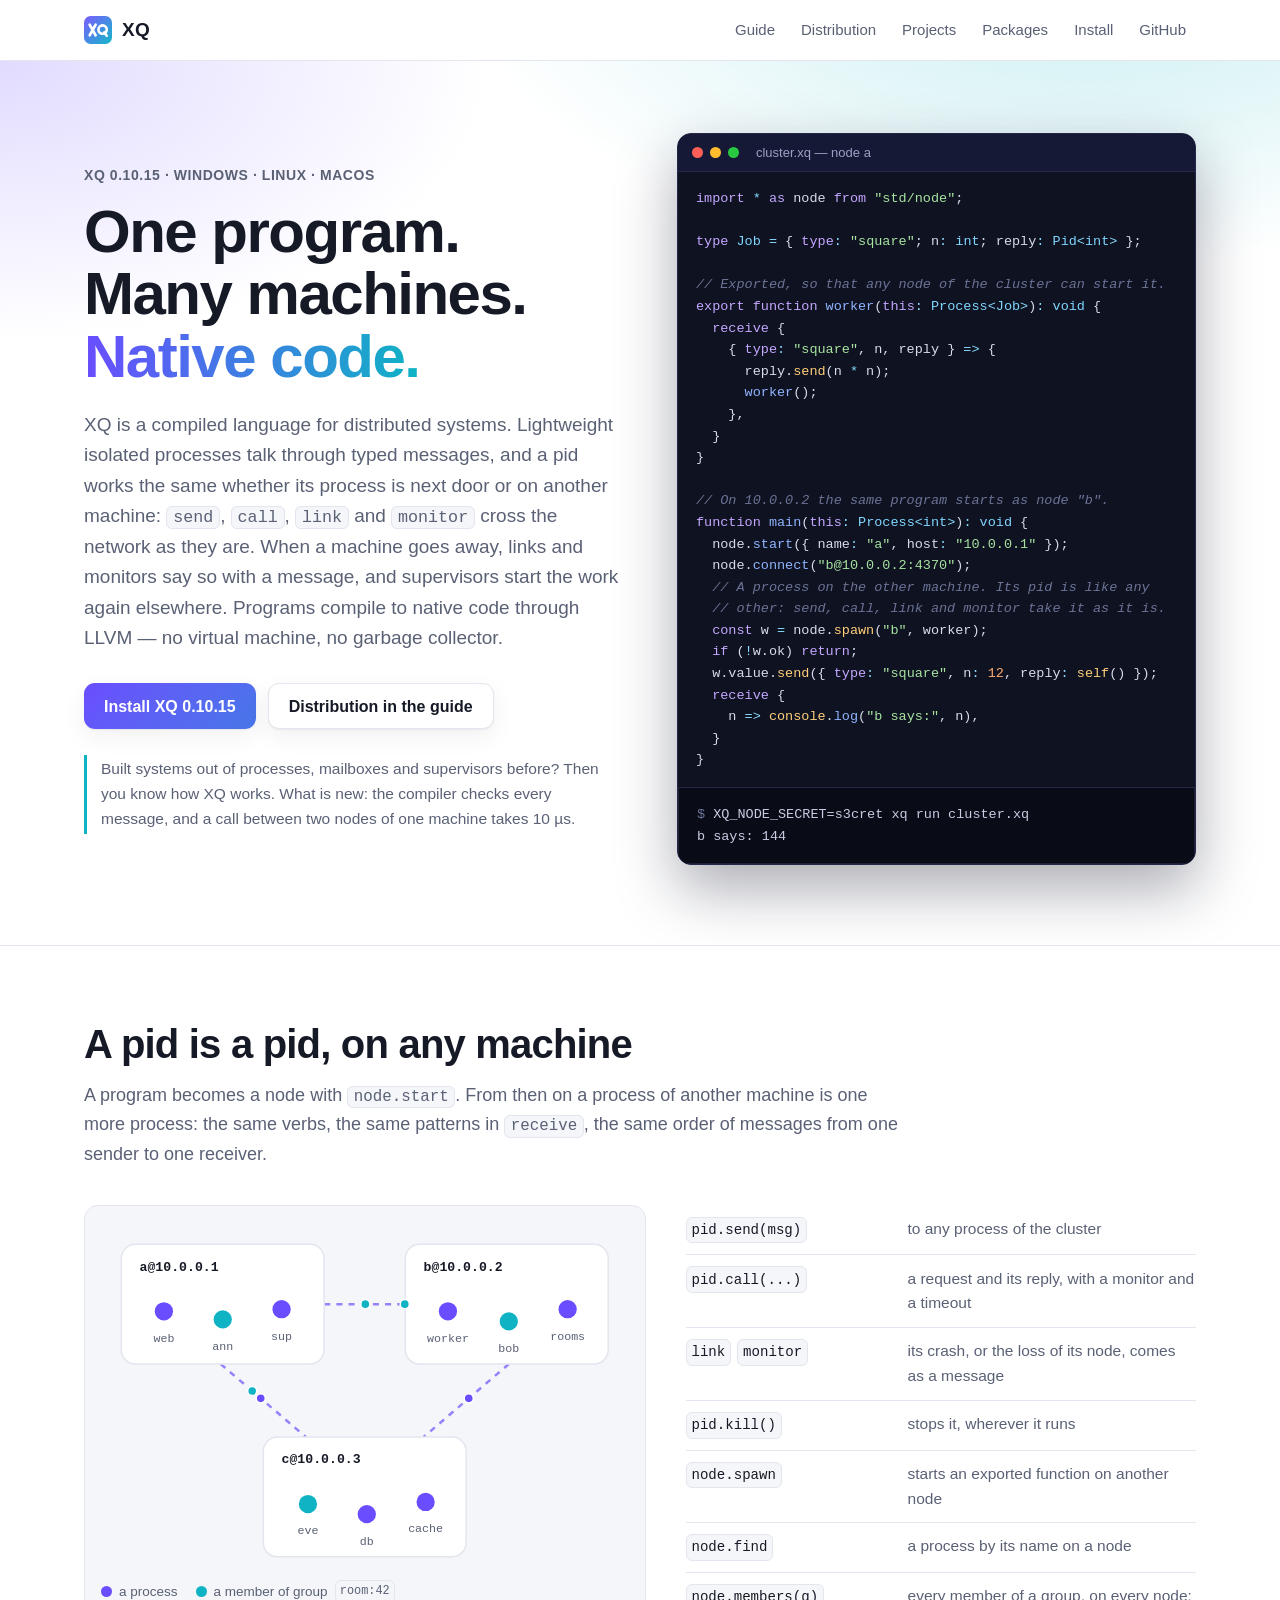
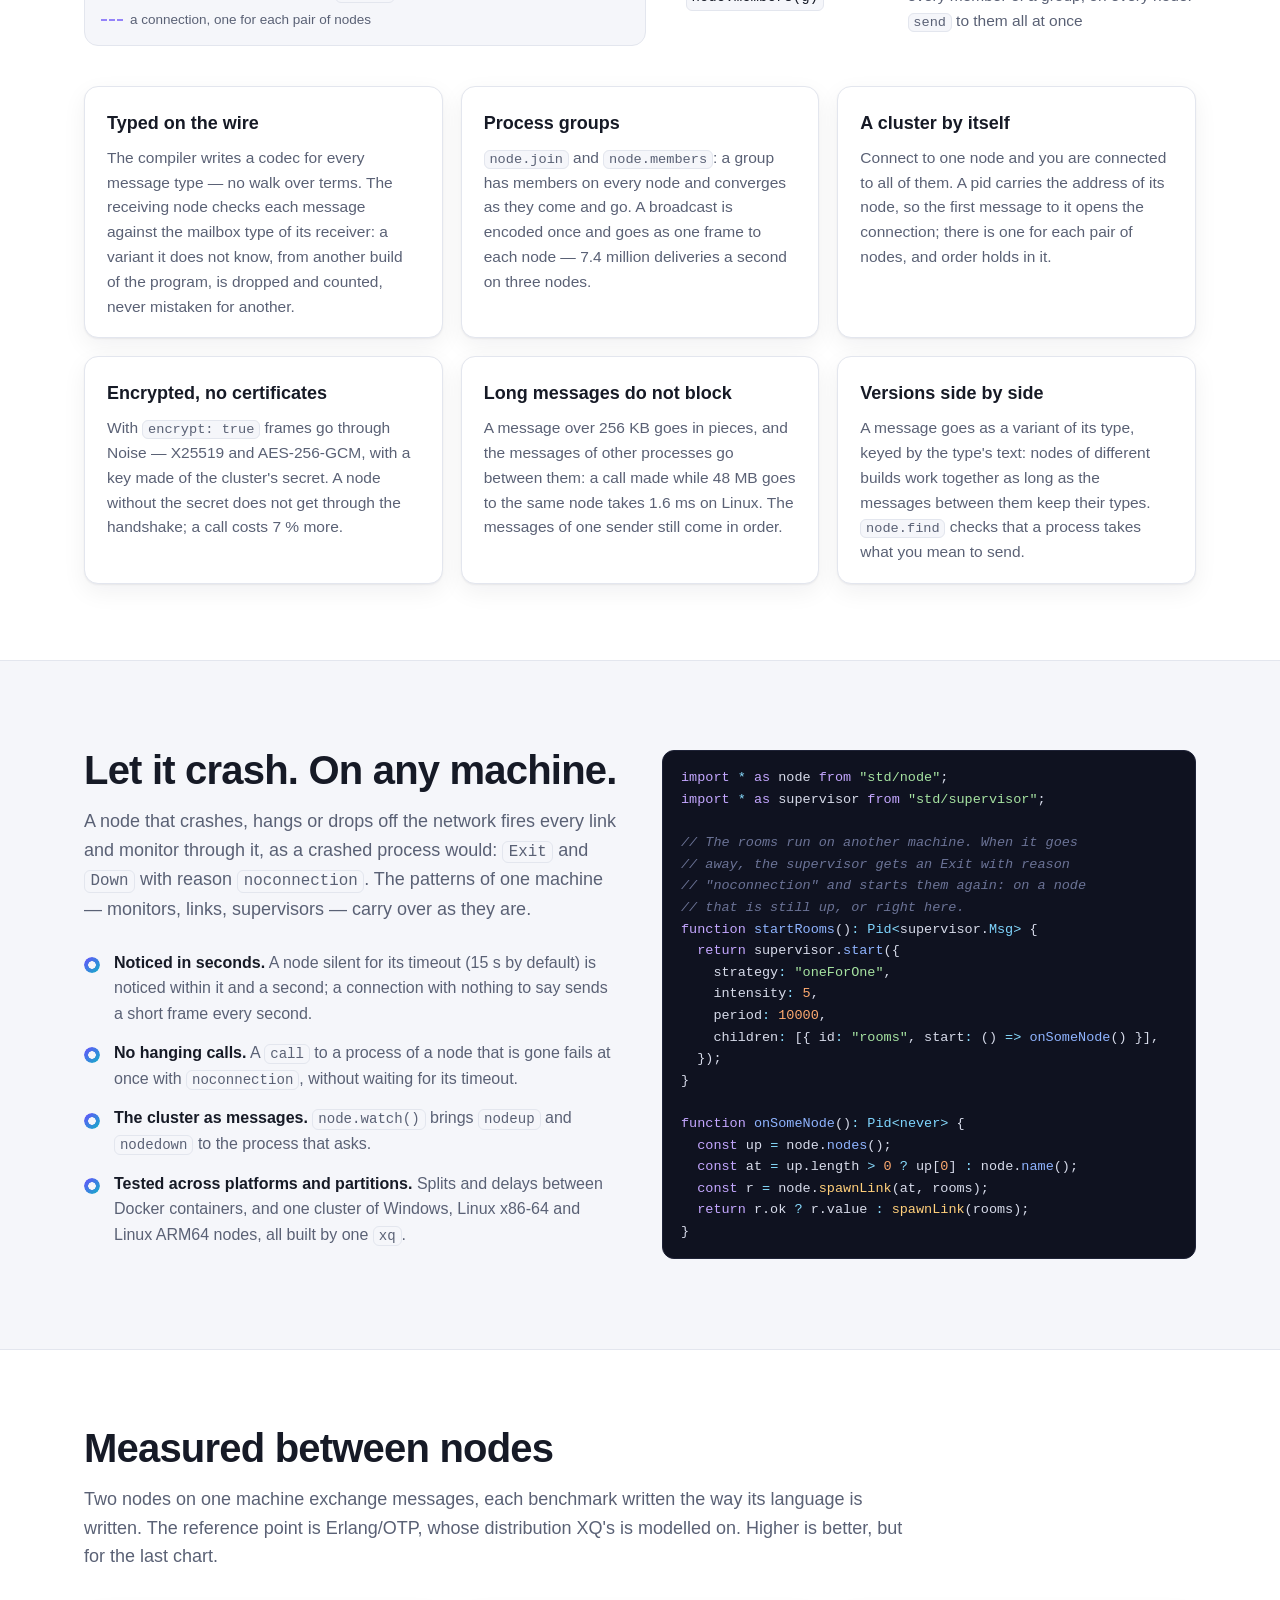
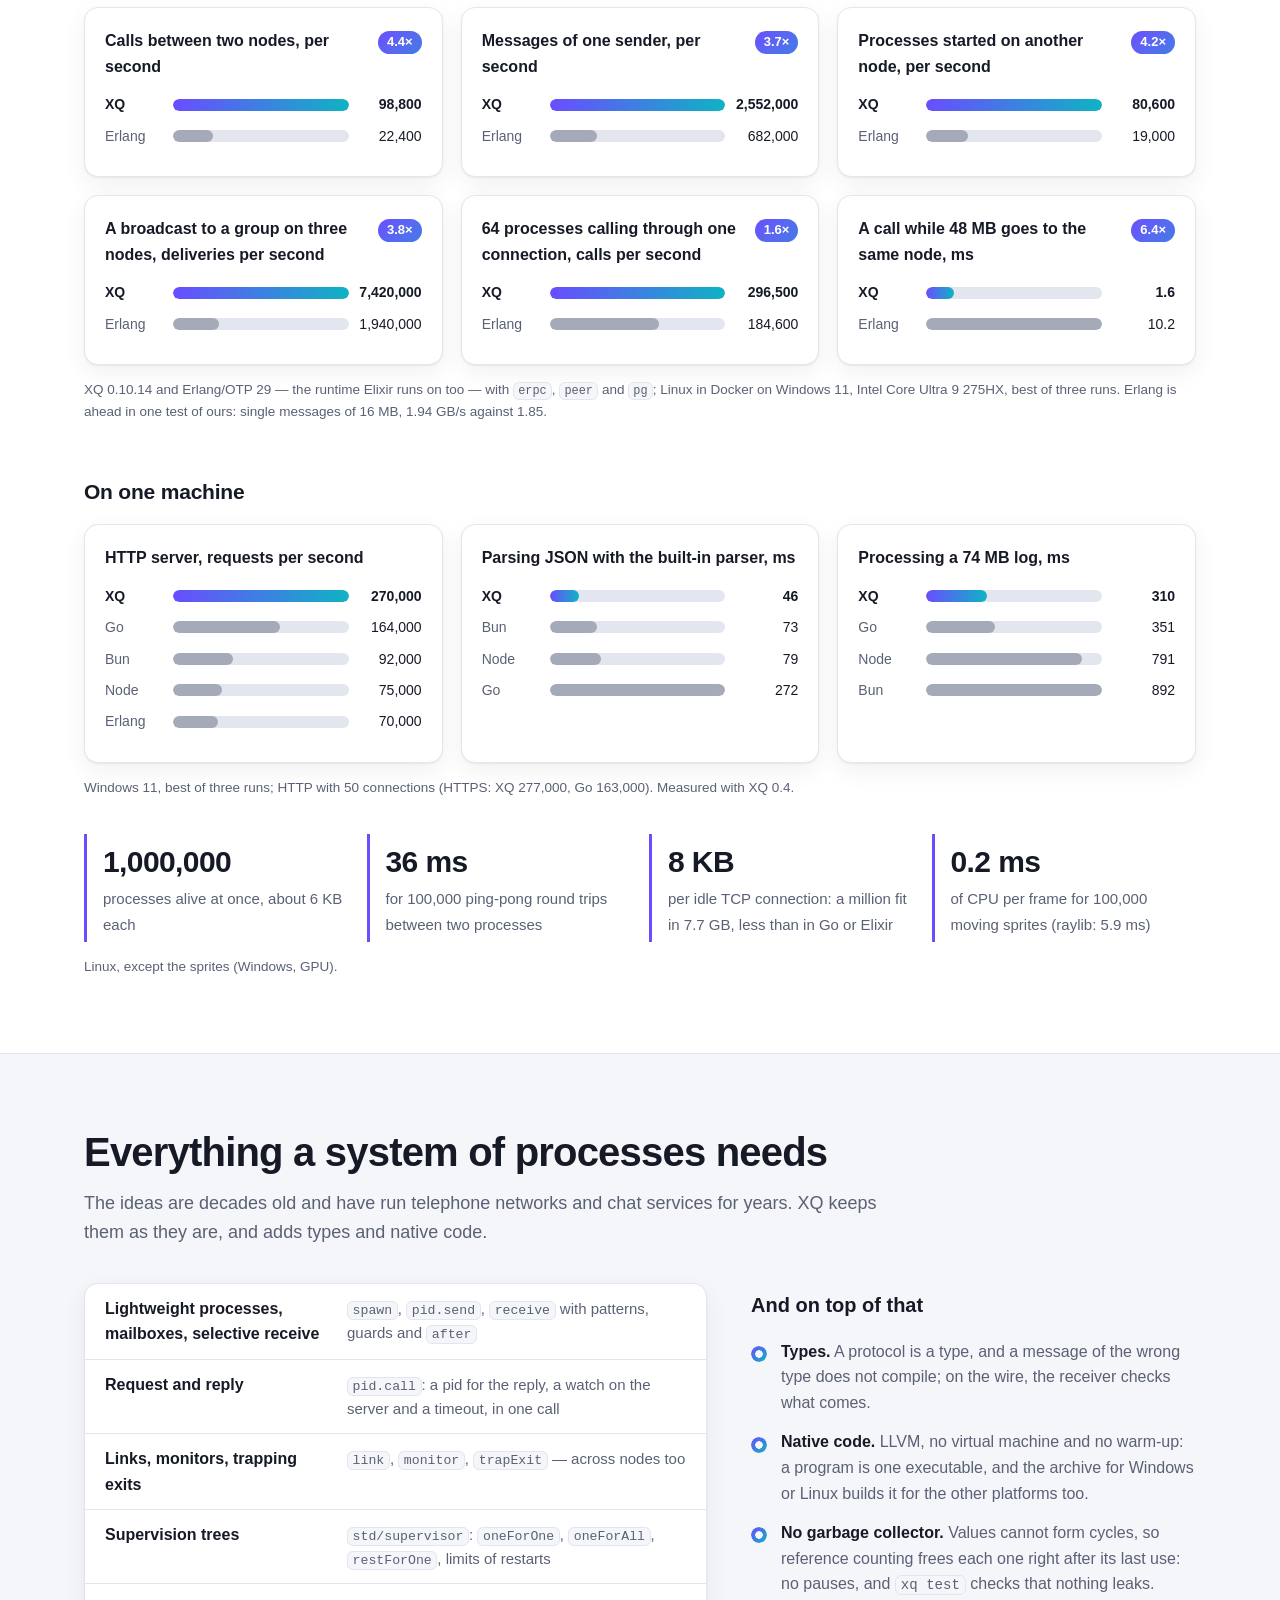
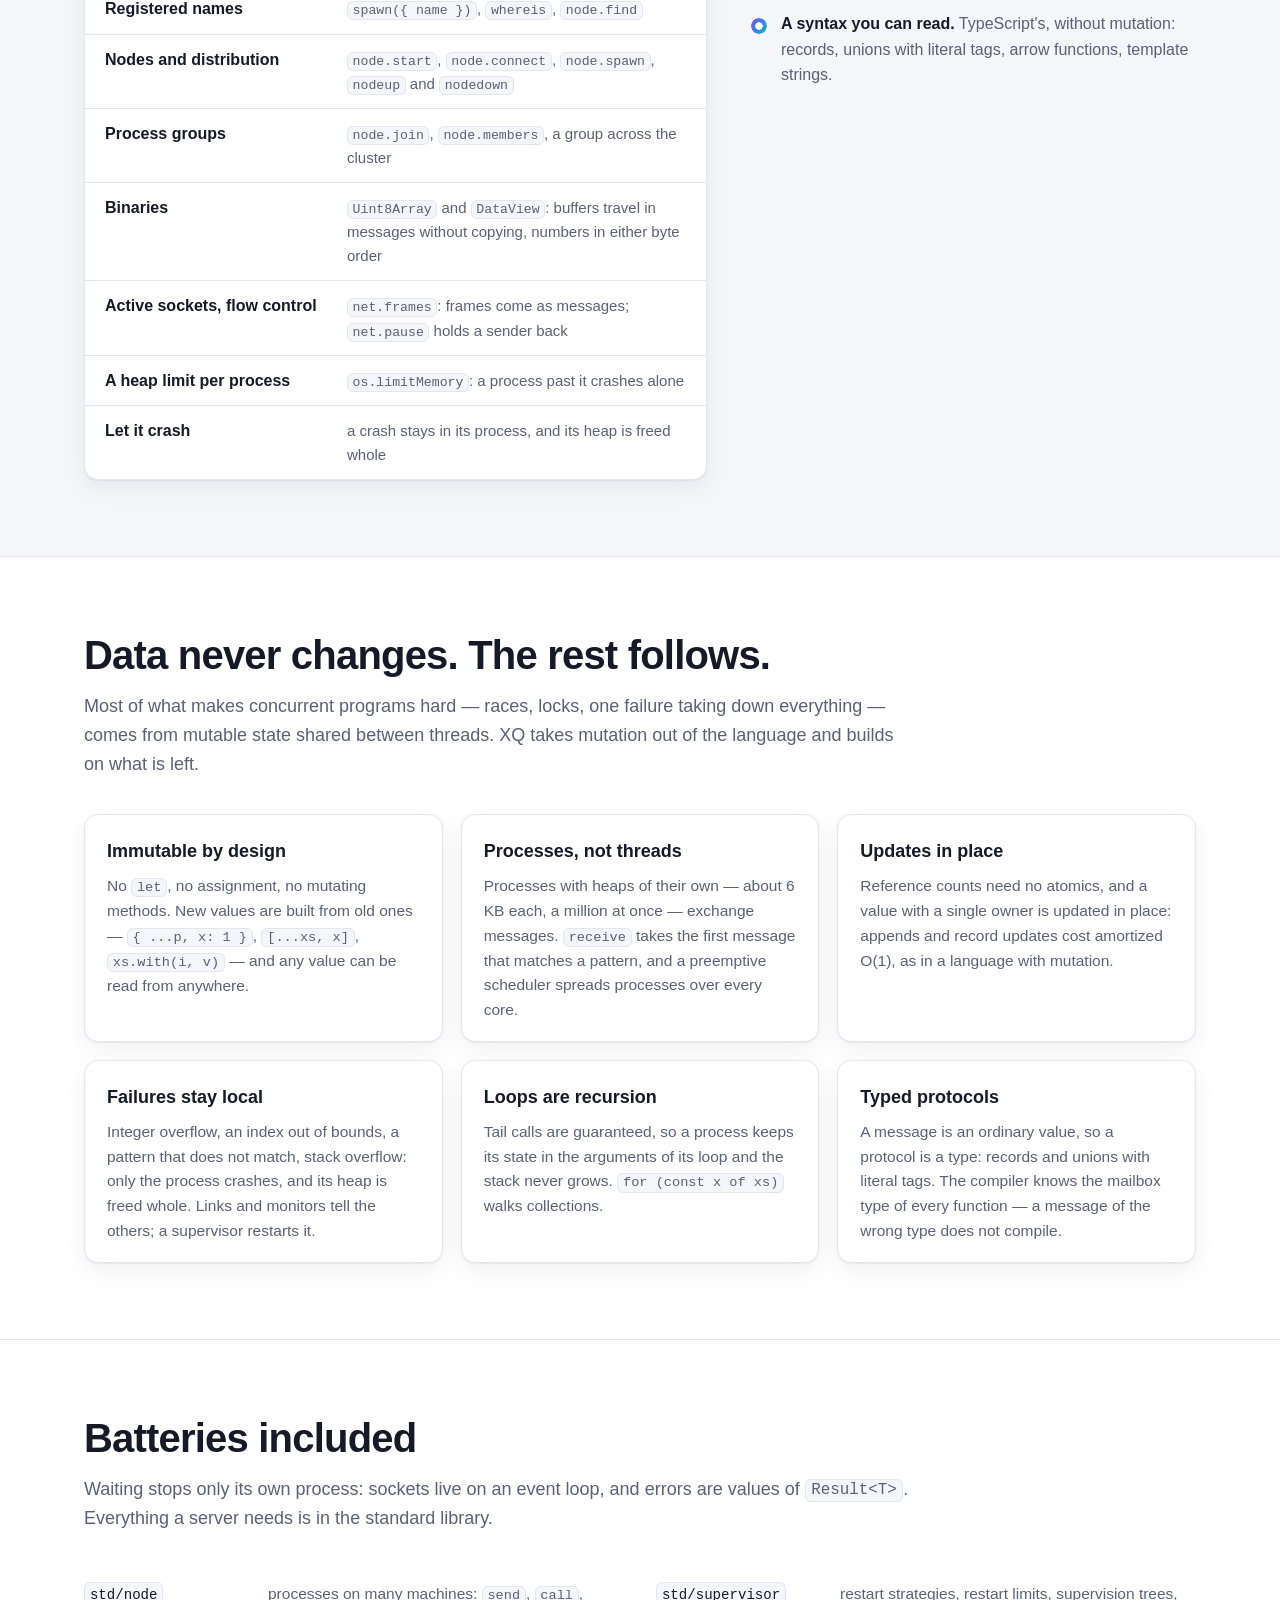
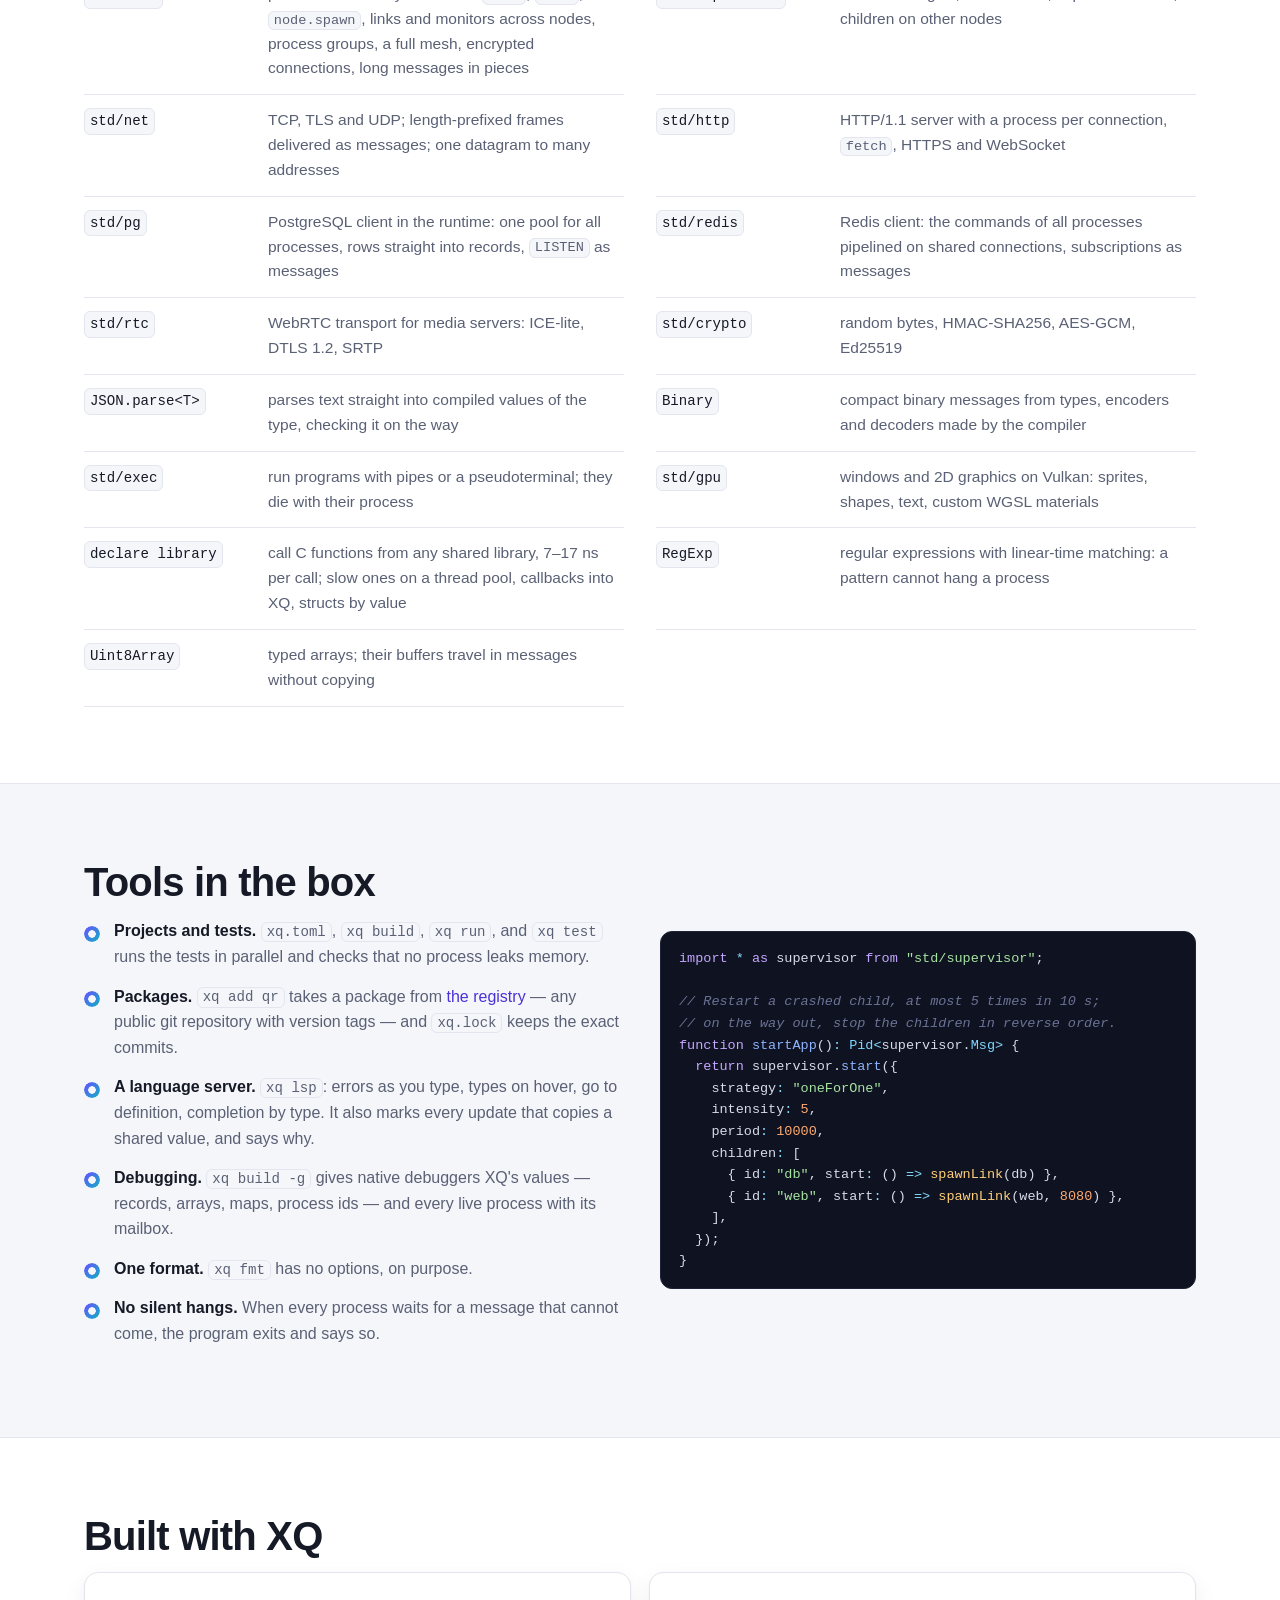
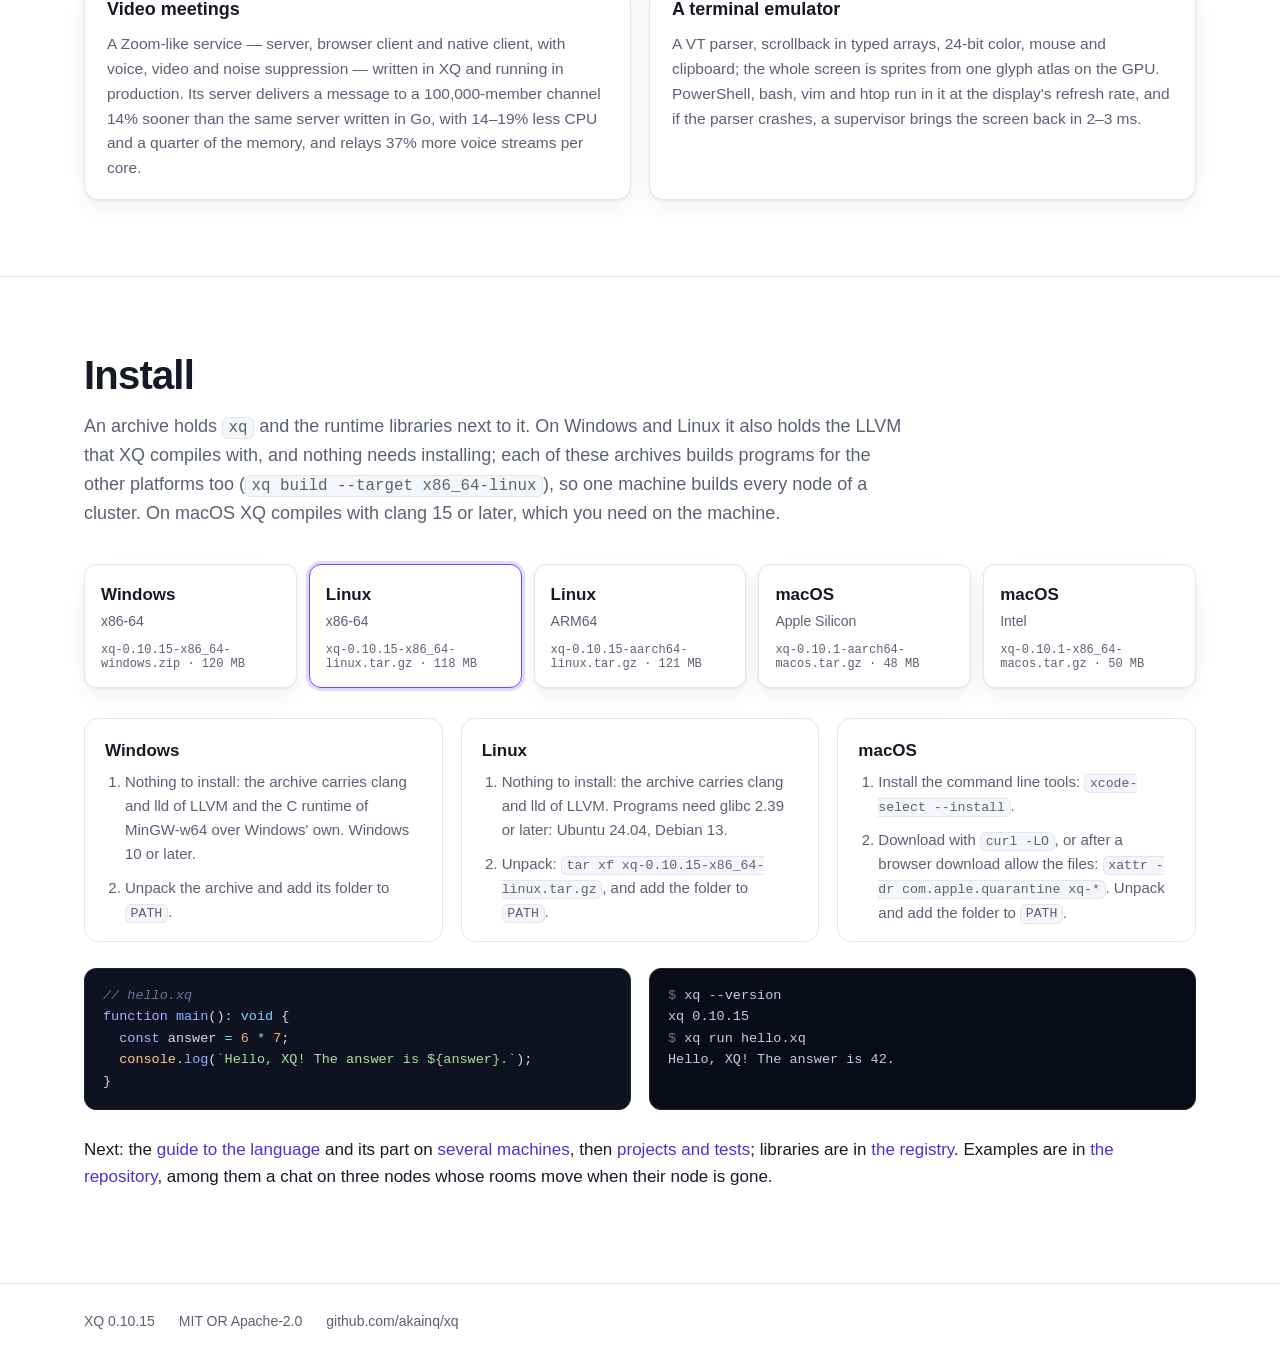
==== commit 72d7fbbc: "XQ 0.10.15: what a reliable server needs The site and the guide of 0.10.15: files that survive a cra" ====
--- a/docs/index.html
+++ b/docs/index.html
@@ -30,7 +30,7 @@
 <section class="hero">
   <div class="wrap hero-grid">
     <div class="hero-text">
-      <p class="eyebrow">XQ 0.10.14 · Windows · Linux · macOS</p>
+      <p class="eyebrow">XQ 0.10.15 · Windows · Linux · macOS</p>
       <h1>One program.<br>Many machines.<br><span class="grad">Native code.</span></h1>
       <p class="lede">XQ is a compiled language for distributed systems. Lightweight isolated processes talk through
         typed messages, and a pid works the same whether its process is next door or on another machine:
@@ -38,7 +38,7 @@
         When a machine goes away, links and monitors say so with a message, and supervisors start the work again
         elsewhere. Programs compile to native code through LLVM — no virtual machine, no garbage collector.</p>
       <div class="cta">
-        <a class="btn primary" href="#install">Install XQ 0.10.14</a>
+        <a class="btn primary" href="#install">Install XQ 0.10.15</a>
         <a class="btn" href="guide.html#several-machines-stdnode">Distribution in the guide</a>
       </div>
       <p class="hint">Built systems out of processes, mailboxes and supervisors before? Then you know how XQ works.
@@ -328,7 +328,9 @@
         <div class="r"><span class="idea">Registered names</span><span class="how"><code>spawn({ name })</code>, <code>whereis</code>, <code>node.find</code></span></div>
         <div class="r"><span class="idea">Nodes and distribution</span><span class="how"><code>node.start</code>, <code>node.connect</code>, <code>node.spawn</code>, <code>nodeup</code> and <code>nodedown</code></span></div>
         <div class="r"><span class="idea">Process groups</span><span class="how"><code>node.join</code>, <code>node.members</code>, a group across the cluster</span></div>
-        <div class="r"><span class="idea">Binaries</span><span class="how"><code>Uint8Array</code>: buffers travel in messages without copying</span></div>
+        <div class="r"><span class="idea">Binaries</span><span class="how"><code>Uint8Array</code> and <code>DataView</code>: buffers travel in messages without copying, numbers in either byte order</span></div>
+        <div class="r"><span class="idea">Active sockets, flow control</span><span class="how"><code>net.frames</code>: frames come as messages; <code>net.pause</code> holds a sender back</span></div>
+        <div class="r"><span class="idea">A heap limit per process</span><span class="how"><code>os.limitMemory</code>: a process past it crashes alone</span></div>
         <div class="r"><span class="idea">Let it crash</span><span class="how">a crash stays in its process, and its heap is freed whole</span></div>
       </div>
       <div class="adds">
@@ -481,9 +483,9 @@
       for the other platforms too (<code>xq build --target x86_64-linux</code>), so one machine builds every node of a
       cluster. On macOS XQ compiles with clang 15 or later, which you need on the machine.</p>
     <div class="downloads">
-<a class="dl" href="https://github.com/akainq/xq/releases/download/v0.10.14/xq-0.10.14-x86_64-windows.zip" data-os="windows"><span class="os">Windows</span><span class="arch">x86-64</span><span class="file">xq-0.10.14-x86_64-windows.zip · 120 MB</span></a>
-<a class="dl" href="https://github.com/akainq/xq/releases/download/v0.10.14/xq-0.10.14-x86_64-linux.tar.gz" data-os="linux"><span class="os">Linux</span><span class="arch">x86-64</span><span class="file">xq-0.10.14-x86_64-linux.tar.gz · 118 MB</span></a>
-<a class="dl" href="https://github.com/akainq/xq/releases/download/v0.10.14/xq-0.10.14-aarch64-linux.tar.gz" data-os="linux-arm"><span class="os">Linux</span><span class="arch">ARM64</span><span class="file">xq-0.10.14-aarch64-linux.tar.gz · 121 MB</span></a>
+<a class="dl" href="https://github.com/akainq/xq/releases/download/v0.10.15/xq-0.10.15-x86_64-windows.zip" data-os="windows"><span class="os">Windows</span><span class="arch">x86-64</span><span class="file">xq-0.10.15-x86_64-windows.zip · 120 MB</span></a>
+<a class="dl" href="https://github.com/akainq/xq/releases/download/v0.10.15/xq-0.10.15-x86_64-linux.tar.gz" data-os="linux"><span class="os">Linux</span><span class="arch">x86-64</span><span class="file">xq-0.10.15-x86_64-linux.tar.gz · 118 MB</span></a>
+<a class="dl" href="https://github.com/akainq/xq/releases/download/v0.10.15/xq-0.10.15-aarch64-linux.tar.gz" data-os="linux-arm"><span class="os">Linux</span><span class="arch">ARM64</span><span class="file">xq-0.10.15-aarch64-linux.tar.gz · 121 MB</span></a>
 <a class="dl" href="https://github.com/akainq/xq/releases/download/v0.10.1/xq-0.10.1-aarch64-macos.tar.gz" data-os="macos"><span class="os">macOS</span><span class="arch">Apple Silicon</span><span class="file">xq-0.10.1-aarch64-macos.tar.gz · 48 MB</span></a>
 <a class="dl" href="https://github.com/akainq/xq/releases/download/v0.10.1/xq-0.10.1-x86_64-macos.tar.gz" data-os="macos-intel"><span class="os">macOS</span><span class="arch">Intel</span><span class="file">xq-0.10.1-x86_64-macos.tar.gz · 50 MB</span></a>
     </div>
@@ -501,7 +503,7 @@
         <ol>
           <li>Nothing to install: the archive carries clang and lld of LLVM. Programs need glibc 2.39 or later:
             Ubuntu 24.04, Debian 13.</li>
-          <li>Unpack: <code>tar xf xq-0.10.14-x86_64-linux.tar.gz</code>, and add the folder to <code>PATH</code>.</li>
+          <li>Unpack: <code>tar xf xq-0.10.15-x86_64-linux.tar.gz</code>, and add the folder to <code>PATH</code>.</li>
         </ol>
       </div>
       <div class="step" data-os="macos">
@@ -520,7 +522,7 @@
   <span class="bi">console</span>.<span class="fn">log</span>(<span class="str">`Hello, XQ! The answer is ${answer}.`</span>);
 }</code></pre>
       <pre class="term"><span class="prompt">$</span> xq --version
-xq 0.10.14
+xq 0.10.15
 <span class="prompt">$</span> xq run hello.xq
 Hello, XQ! The answer is 42.</pre>
     </div>
@@ -534,7 +536,7 @@
 
 <footer class="bottom">
   <div class="wrap">
-    <span>XQ 0.10.14</span>
+    <span>XQ 0.10.15</span>
     <span>MIT OR Apache-2.0</span>
     <a href="https://github.com/akainq/xq">github.com/akainq/xq</a>
   </div>
